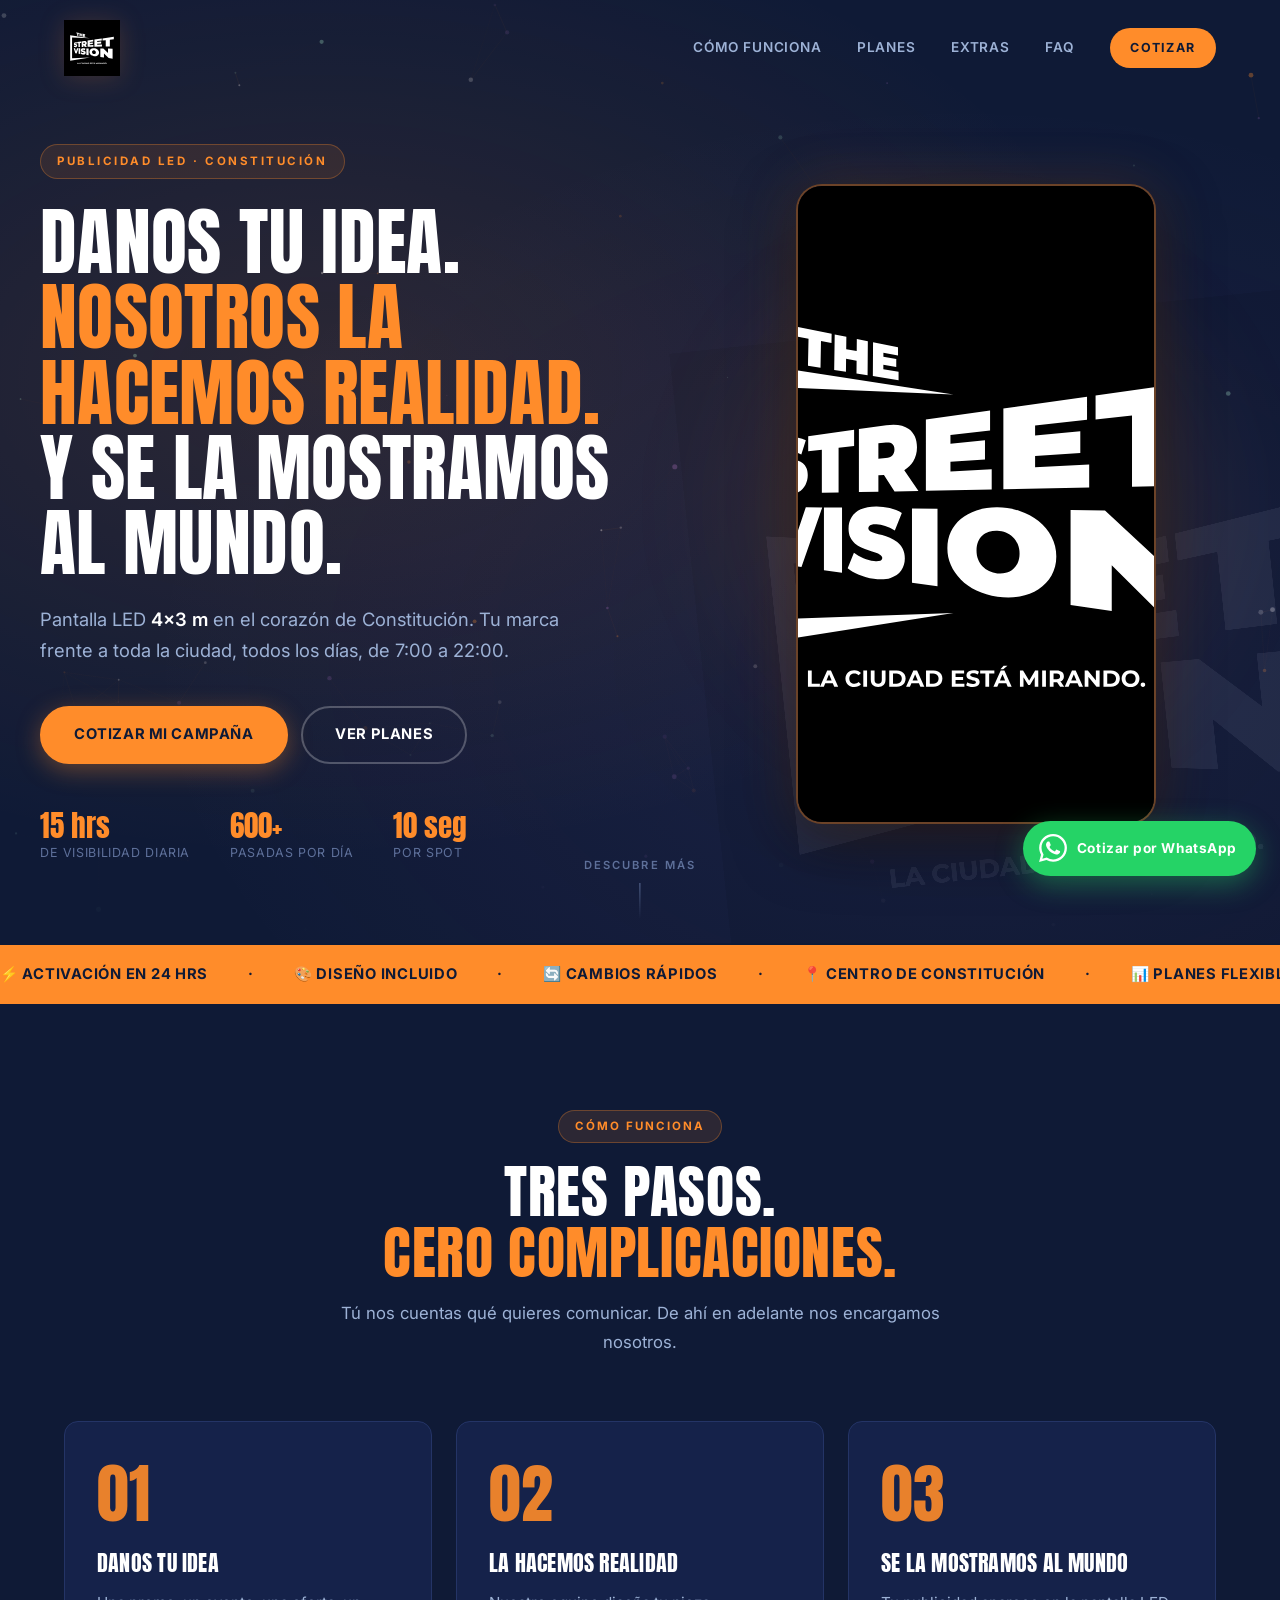
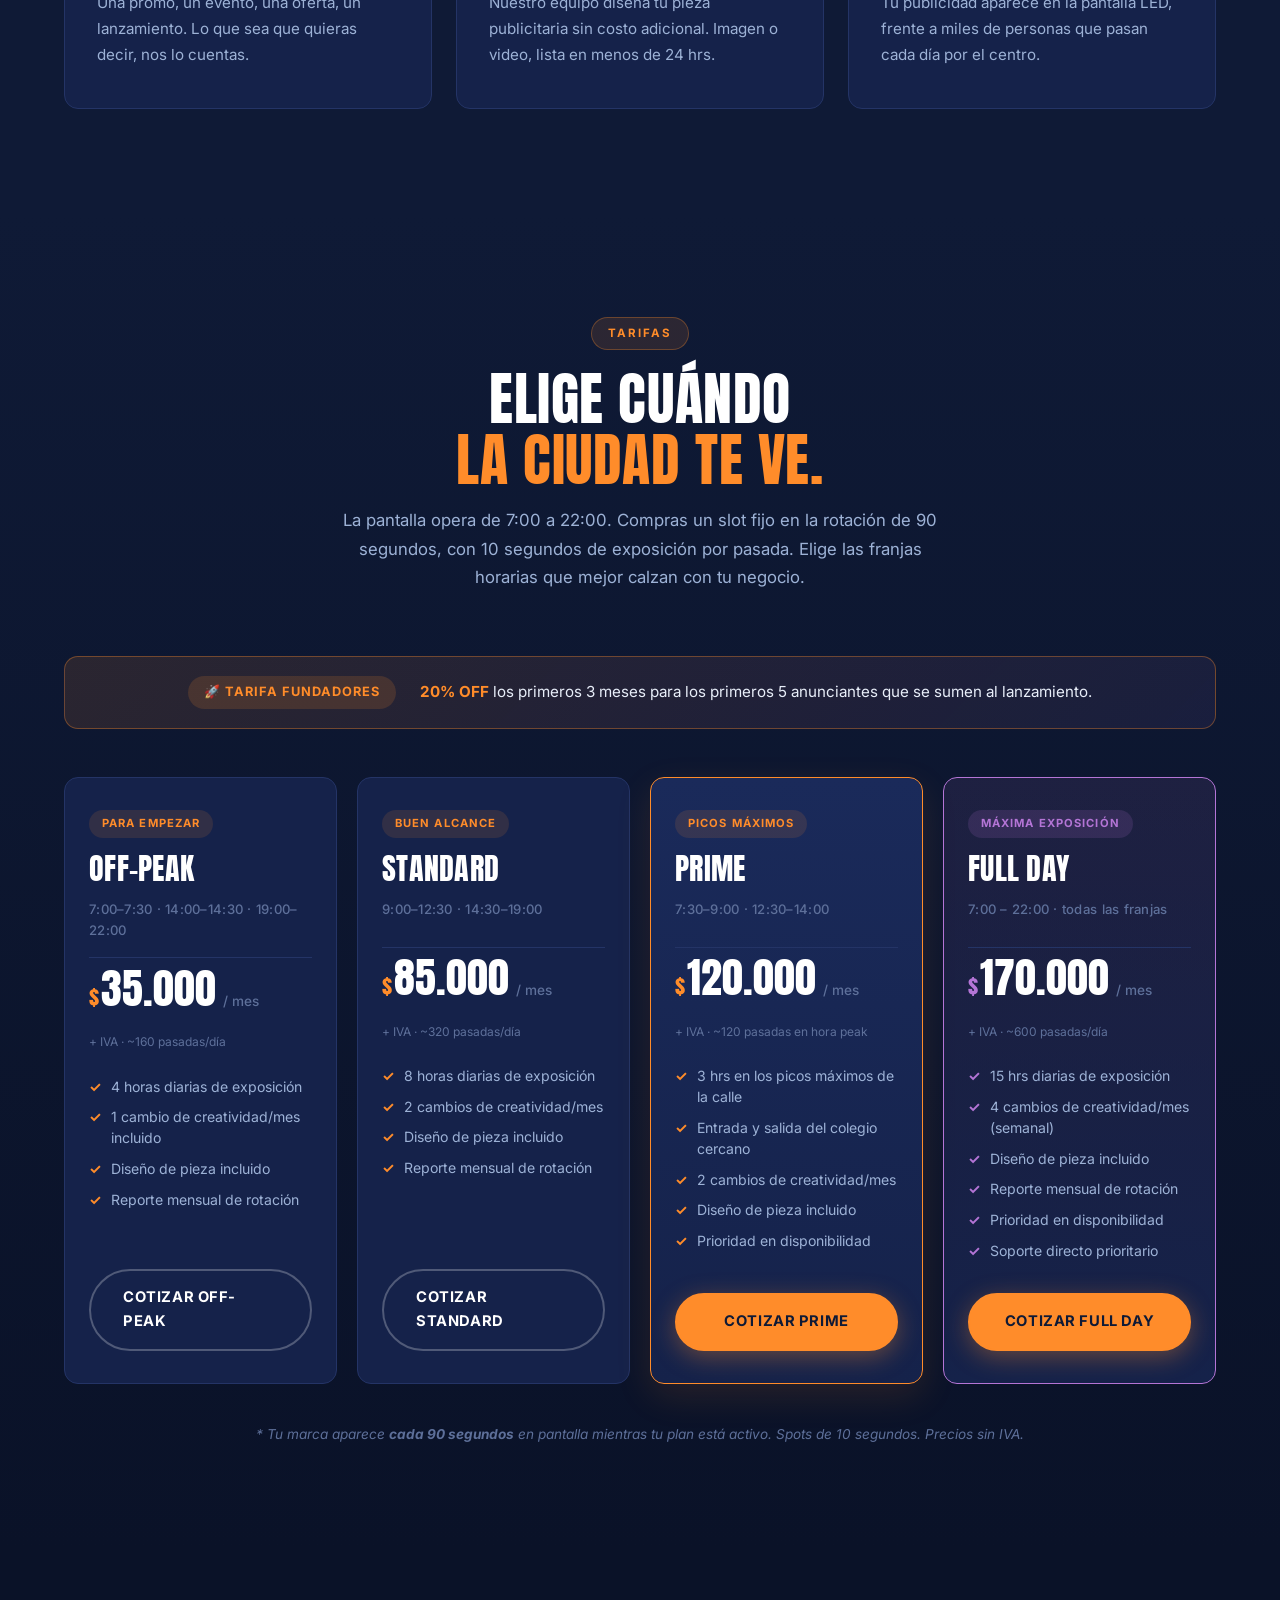
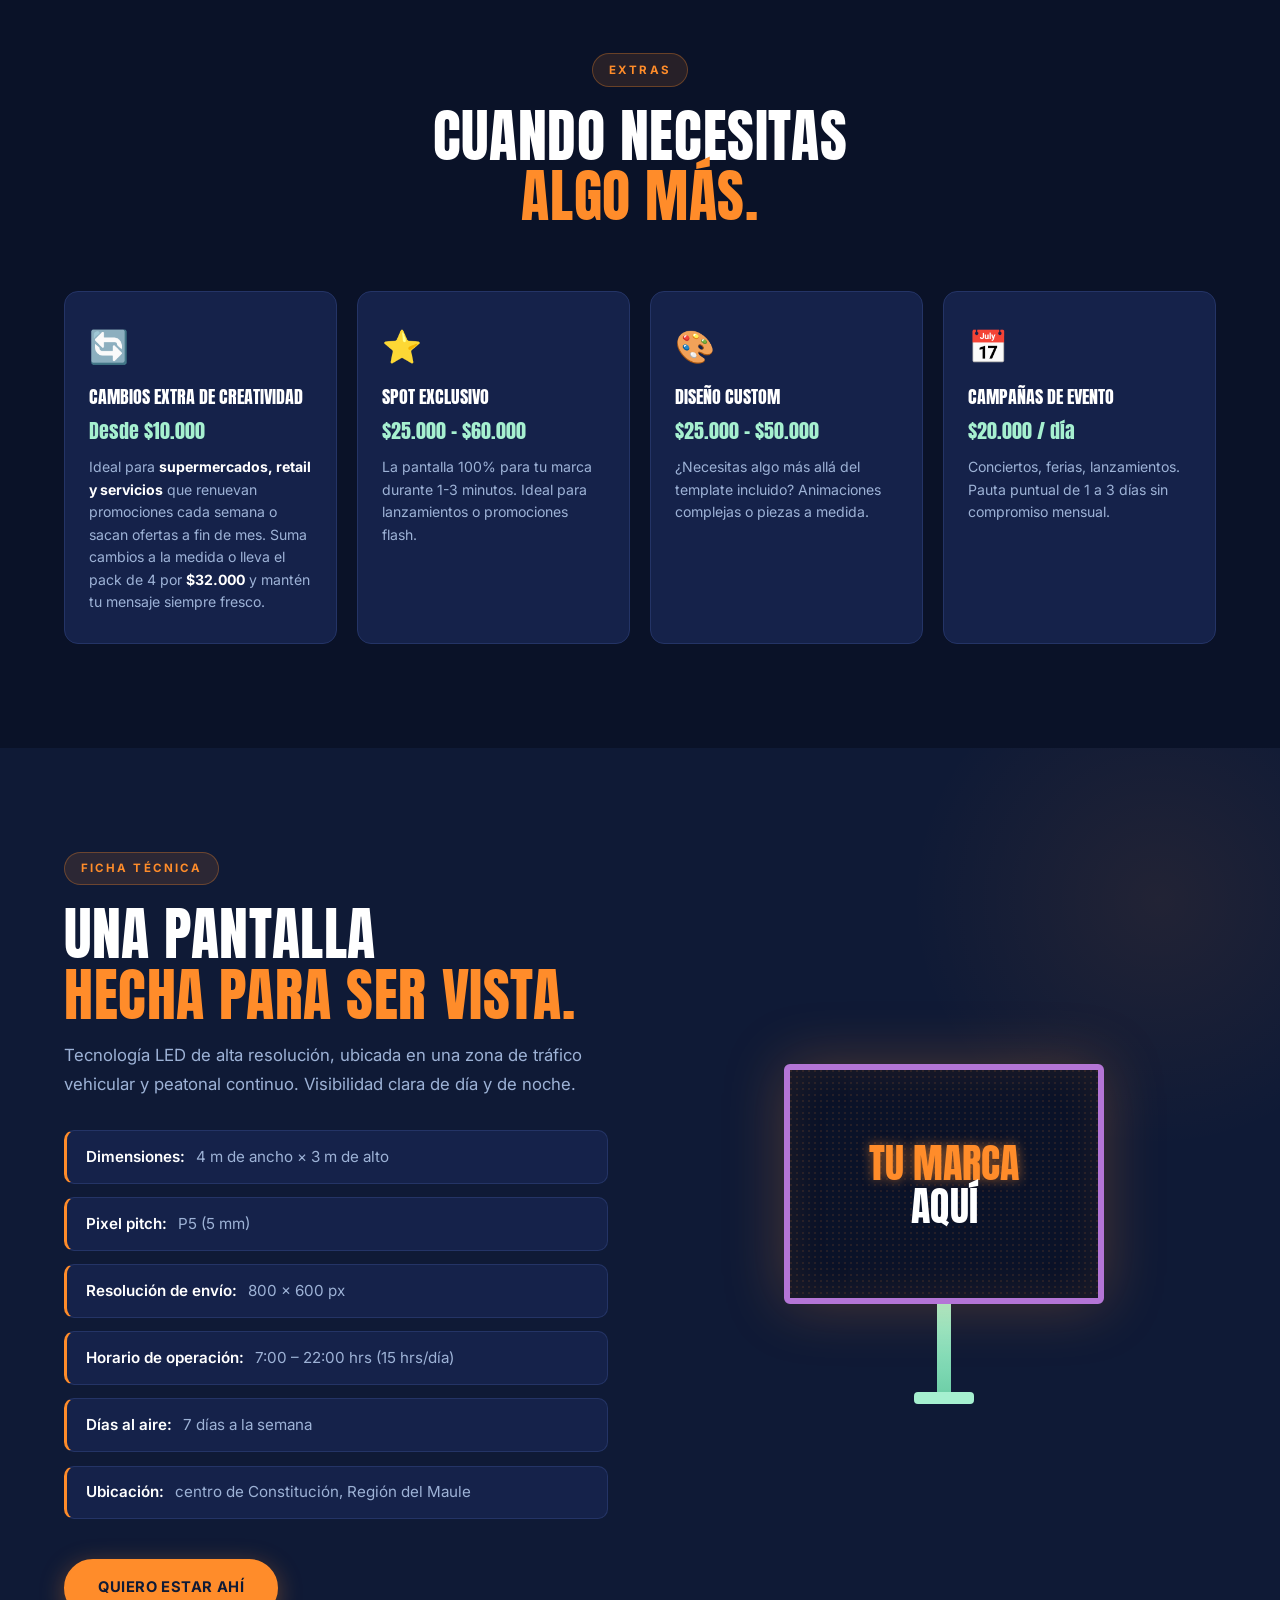
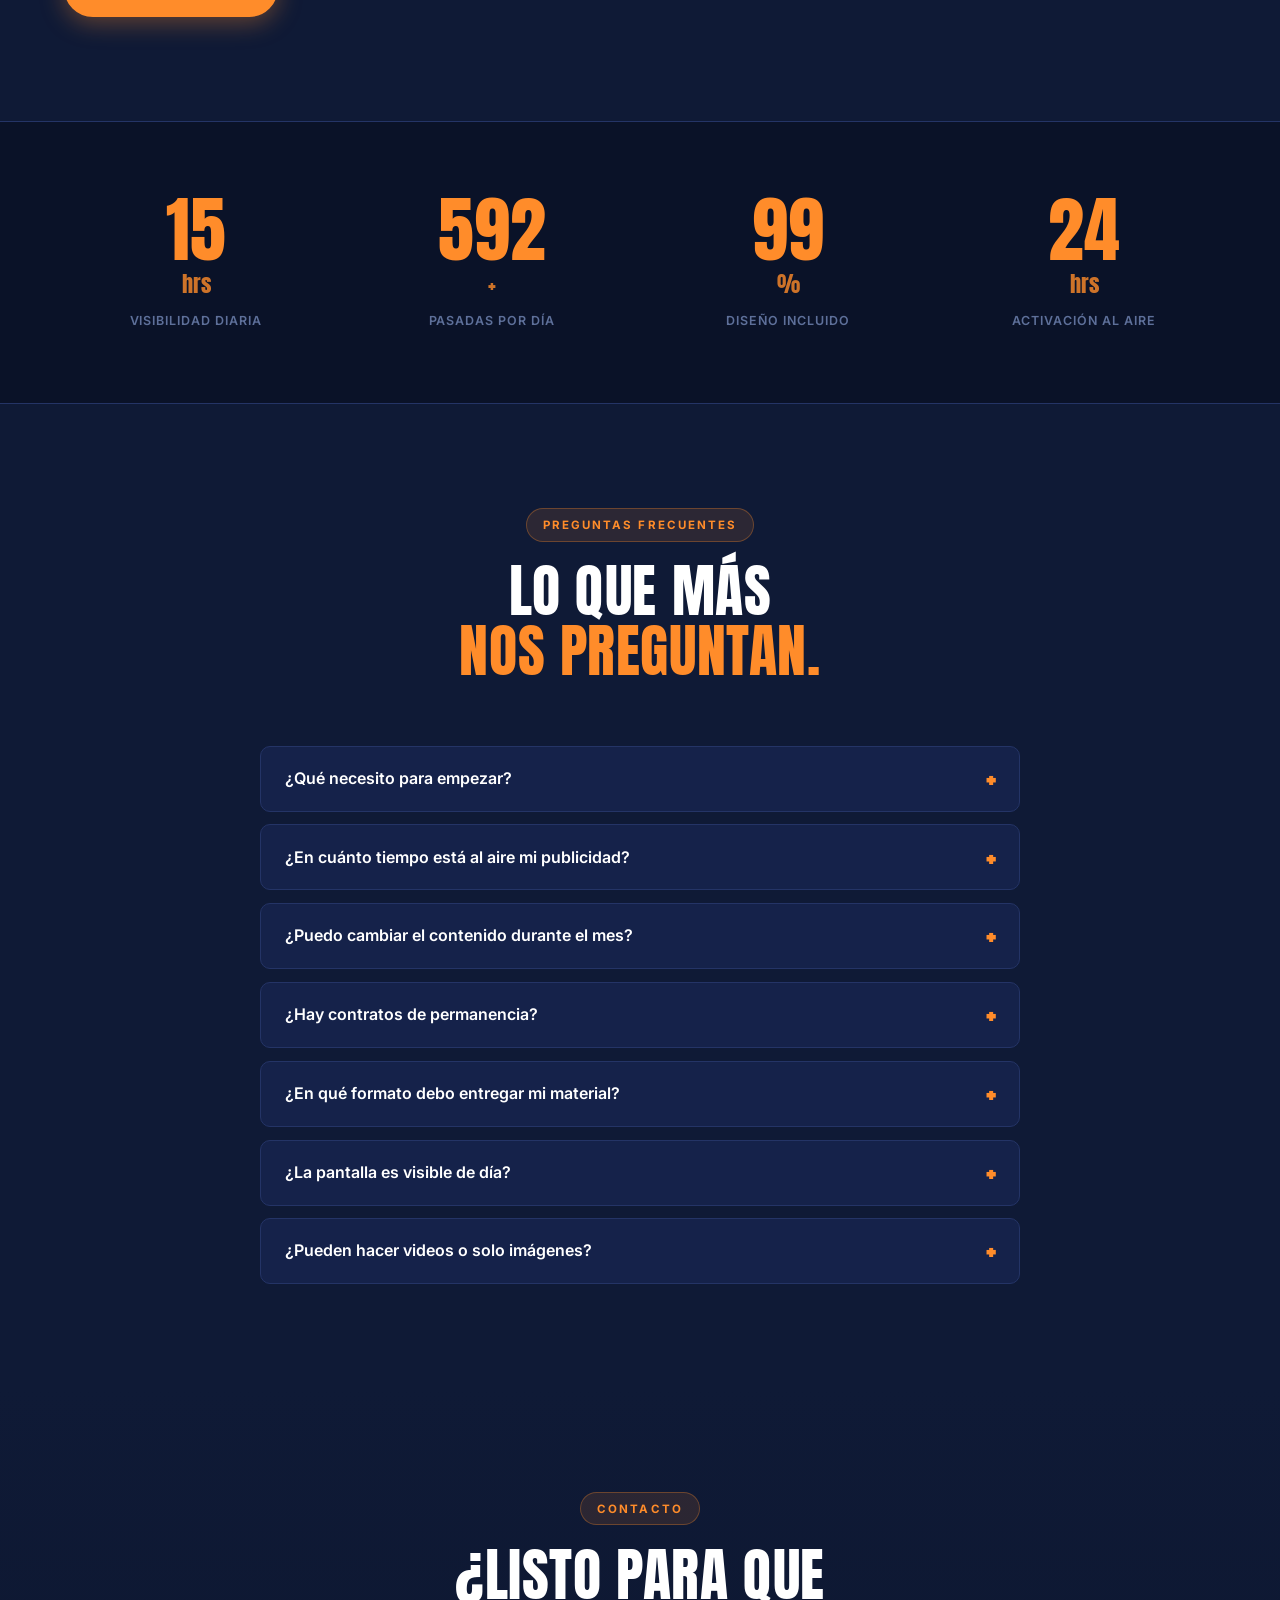
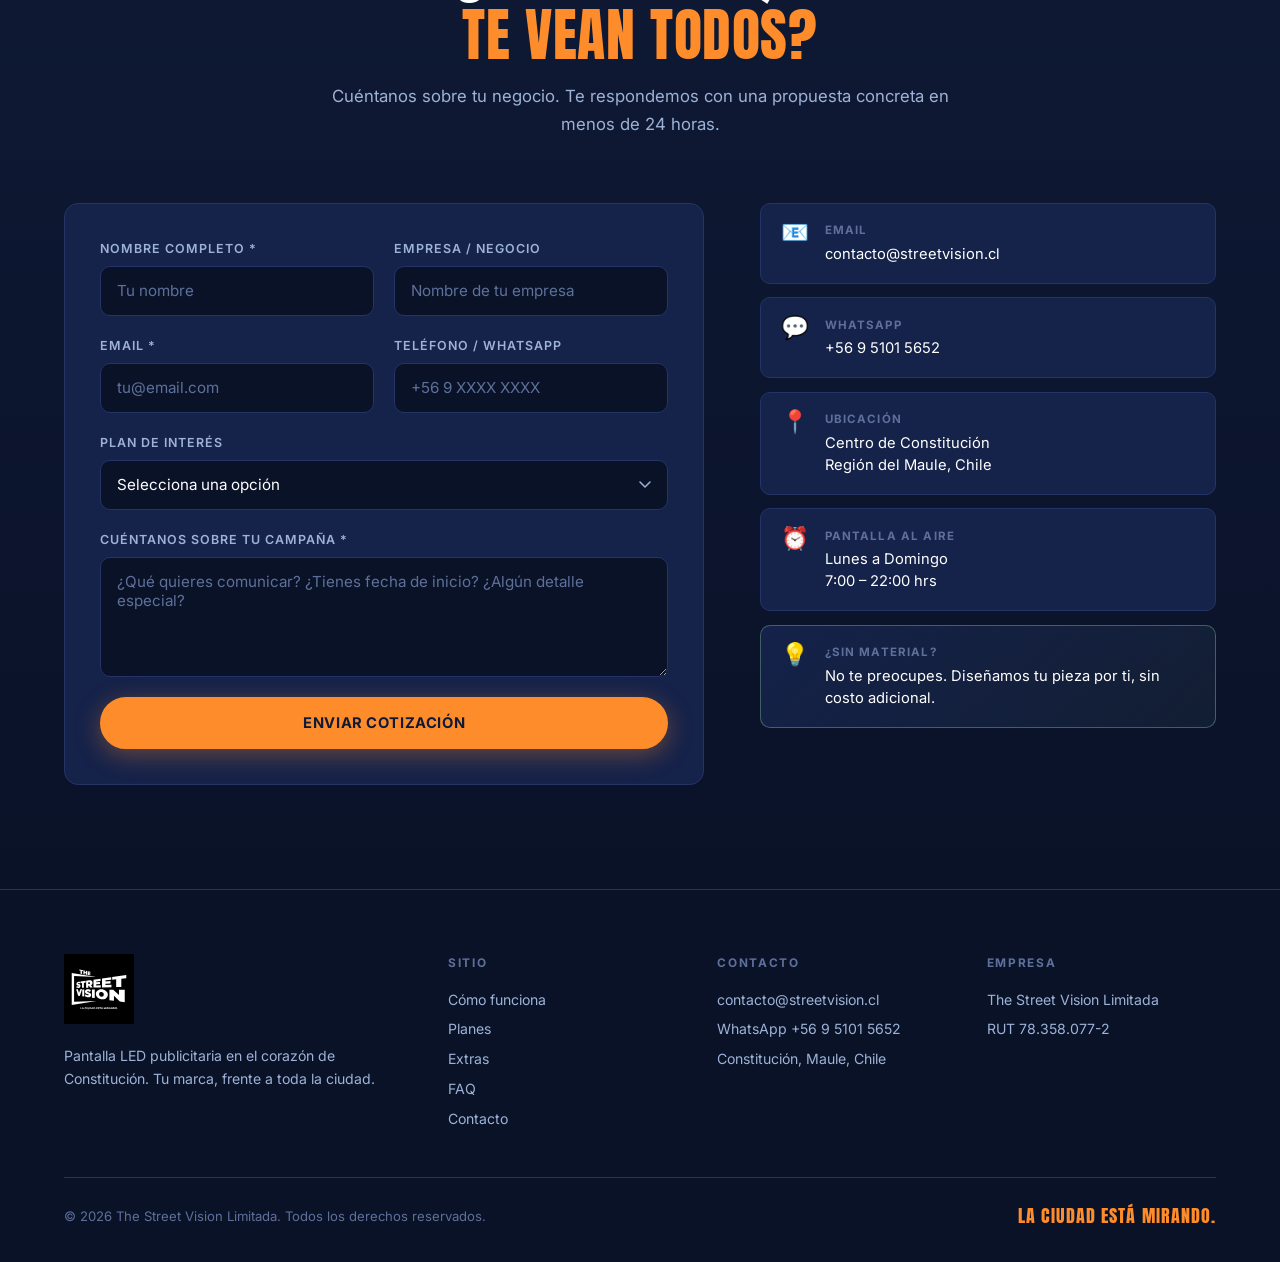
==== index.html @ 5d0f5549 "fix: horarios reales según patrón colegio (PRIME 7:30-9 + 12:30-14, picos máximos), copy 'cada 90 se" ====
<!DOCTYPE html>
<html lang="es">
<head>
  <meta charset="UTF-8" />
  <meta name="viewport" content="width=device-width, initial-scale=1.0" />

  <title>The Street Vision · Pantalla LED publicitaria en Constitución</title>
  <meta name="description" content="Danos tu idea. Nosotros la hacemos realidad. Y se la mostramos al mundo. Pantalla LED 4×3 m en zona céntrica de Constitución. Diseño incluido, planes flexibles." />
  <meta name="keywords" content="pantalla LED, publicidad exterior, Constitución, Maule, OOH, publicidad digital, arriendo pantalla LED, Street Vision, La ciudad está mirando" />
  <meta name="author" content="The Street Vision" />
  <meta name="robots" content="index, follow" />
  <meta name="theme-color" content="#0F1A36" />

  <meta property="og:type" content="website" />
  <meta property="og:title" content="The Street Vision · La ciudad está mirando" />
  <meta property="og:description" content="Pantalla LED 4×3 m en el corazón de Constitución. Tu marca frente a toda la ciudad, todos los días." />
  <meta property="og:url" content="https://streetvision.cl" />
  <meta property="og:image" content="https://streetvision.cl/logo-streetvision.svg" />

  <link rel="canonical" href="https://streetvision.cl" />
  <link rel="icon" type="image/svg+xml" href="logo-streetvision.svg" />

  <link rel="preconnect" href="https://fonts.googleapis.com" />
  <link rel="preconnect" href="https://fonts.gstatic.com" crossorigin />
  <link href="https://fonts.googleapis.com/css2?family=Anton&family=Inter:wght@400;500;600;700;800&display=swap" rel="stylesheet" />

  <link rel="stylesheet" href="style.css" />
</head>
<body>

  <!-- =============================================
       NAVBAR
       ============================================= -->
  <header class="navbar" id="navbar">
    <div class="nav-container">
      <a href="#inicio" class="nav-logo">
        <img src="logo-streetvision.svg" alt="The Street Vision" class="nav-logo-img" />
      </a>

      <button class="nav-toggle" id="navToggle" aria-label="Abrir menú">
        <span></span><span></span><span></span>
      </button>

      <nav class="nav-menu" id="navMenu">
        <a href="#proceso" class="nav-link">Cómo funciona</a>
        <a href="#planes" class="nav-link">Planes</a>
        <a href="#extras" class="nav-link">Extras</a>
        <a href="#faq" class="nav-link">FAQ</a>
        <a href="#contacto" class="nav-cta">Cotizar</a>
      </nav>
    </div>
  </header>

  <!-- =============================================
       HERO
       ============================================= -->
  <section class="hero" id="inicio">
    <canvas class="hero-canvas" id="heroCanvas"></canvas>

    <div class="hero-grid">
      <div class="hero-content">
        <span class="hero-eyebrow">Publicidad LED · Constitución</span>
        <h1 class="hero-title">
          Danos tu idea.<br/>
          <span class="accent">Nosotros la hacemos realidad.</span><br/>
          Y se la mostramos al mundo.
        </h1>
        <p class="hero-sub">
          Pantalla LED <strong>4×3 m</strong> en el corazón de Constitución. Tu marca frente a toda la ciudad,
          todos los días, de 7:00 a 22:00.
        </p>
        <div class="hero-actions">
          <a href="#contacto" class="btn btn-primary">Cotizar mi campaña</a>
          <a href="#planes" class="btn btn-outline">Ver planes</a>
        </div>
        <div class="hero-meta">
          <div class="meta-item">
            <strong>15 hrs</strong>
            <span>de visibilidad diaria</span>
          </div>
          <div class="meta-item">
            <strong>600+</strong>
            <span>pasadas por día</span>
          </div>
          <div class="meta-item">
            <strong>10 seg</strong>
            <span>por spot</span>
          </div>
        </div>
      </div>

      <div class="hero-video-wrap">
        <div class="hero-video-frame">
          <video class="hero-video" autoplay muted loop playsinline poster="logo-streetvision.svg">
            <source src="tsv-promo-web.mp4" type="video/mp4" />
          </video>
        </div>
        <div class="hero-video-glow"></div>
      </div>
    </div>

    <div class="scroll-indicator">
      <span>Descubre más</span>
      <div class="scroll-arrow"></div>
    </div>
  </section>

  <!-- =============================================
       VALUE STRIP
       ============================================= -->
  <section class="value-strip">
    <div class="strip-track">
      <div class="strip-set">
        <span>⚡ Activación en 24 hrs</span>
        <span>·</span>
        <span>🎨 Diseño incluido</span>
        <span>·</span>
        <span>🔄 Cambios rápidos</span>
        <span>·</span>
        <span>📍 Centro de Constitución</span>
        <span>·</span>
        <span>📊 Planes flexibles</span>
        <span>·</span>
      </div>
      <div class="strip-set" aria-hidden="true">
        <span>⚡ Activación en 24 hrs</span>
        <span>·</span>
        <span>🎨 Diseño incluido</span>
        <span>·</span>
        <span>🔄 Cambios rápidos</span>
        <span>·</span>
        <span>📍 Centro de Constitución</span>
        <span>·</span>
        <span>📊 Planes flexibles</span>
        <span>·</span>
      </div>
    </div>
  </section>

  <!-- =============================================
       PROCESO — CÓMO FUNCIONA
       ============================================= -->
  <section class="proceso" id="proceso">
    <div class="container">
      <div class="section-header">
        <span class="section-tag">Cómo funciona</span>
        <h2 class="section-title">Tres pasos.<br/><span class="accent">Cero complicaciones.</span></h2>
        <p class="section-desc">Tú nos cuentas qué quieres comunicar. De ahí en adelante nos encargamos nosotros.</p>
      </div>

      <div class="proceso-grid">
        <div class="proceso-card" data-animate>
          <div class="proceso-number">01</div>
          <h3>Danos tu idea</h3>
          <p>Una promo, un evento, una oferta, un lanzamiento. Lo que sea que quieras decir, nos lo cuentas.</p>
        </div>
        <div class="proceso-card" data-animate>
          <div class="proceso-number">02</div>
          <h3>La hacemos realidad</h3>
          <p>Nuestro equipo diseña tu pieza publicitaria sin costo adicional. Imagen o video, lista en menos de 24 hrs.</p>
        </div>
        <div class="proceso-card" data-animate>
          <div class="proceso-number">03</div>
          <h3>Se la mostramos al mundo</h3>
          <p>Tu publicidad aparece en la pantalla LED, frente a miles de personas que pasan cada día por el centro.</p>
        </div>
      </div>
    </div>
  </section>

  <!-- =============================================
       PLANES
       ============================================= -->
  <section class="planes" id="planes">
    <div class="container">
      <div class="section-header">
        <span class="section-tag">Tarifas</span>
        <h2 class="section-title">Elige cuándo<br/><span class="accent">la ciudad te ve.</span></h2>
        <p class="section-desc">
          La pantalla opera de 7:00 a 22:00. Compras un slot fijo en la rotación de 90 segundos, con 10 segundos de exposición por pasada.
          Elige las franjas horarias que mejor calzan con tu negocio.
        </p>
      </div>

      <div class="founder-banner" data-animate>
        <span class="founder-badge">🚀 Tarifa Fundadores</span>
        <p><strong>20% OFF</strong> los primeros 3 meses para los primeros 5 anunciantes que se sumen al lanzamiento.</p>
      </div>

      <div class="planes-grid">
        <div class="plan-card" data-animate>
          <div class="plan-tag">Para empezar</div>
          <h3 class="plan-name">Off-Peak</h3>
          <p class="plan-hours">7:00–7:30 · 14:00–14:30 · 19:00–22:00</p>
          <div class="plan-price">
            <span class="price-currency">$</span>
            <span class="price-amount">35.000</span>
            <span class="price-period">/ mes</span>
          </div>
          <p class="plan-tax">+ IVA · ~160 pasadas/día</p>
          <ul class="plan-features">
            <li>4 horas diarias de exposición</li>
            <li>1 cambio de creatividad/mes incluido</li>
            <li>Diseño de pieza incluido</li>
            <li>Reporte mensual de rotación</li>
          </ul>
          <a href="#contacto" class="btn btn-outline btn-full">Cotizar Off-Peak</a>
        </div>

        <div class="plan-card" data-animate>
          <div class="plan-tag">Buen alcance</div>
          <h3 class="plan-name">Standard</h3>
          <p class="plan-hours">9:00–12:30 · 14:30–19:00</p>
          <div class="plan-price">
            <span class="price-currency">$</span>
            <span class="price-amount">85.000</span>
            <span class="price-period">/ mes</span>
          </div>
          <p class="plan-tax">+ IVA · ~320 pasadas/día</p>
          <ul class="plan-features">
            <li>8 horas diarias de exposición</li>
            <li>2 cambios de creatividad/mes</li>
            <li>Diseño de pieza incluido</li>
            <li>Reporte mensual de rotación</li>
          </ul>
          <a href="#contacto" class="btn btn-outline btn-full">Cotizar Standard</a>
        </div>

        <div class="plan-card highlighted" data-animate>
          <div class="plan-tag">Picos máximos</div>
          <h3 class="plan-name">Prime</h3>
          <p class="plan-hours">7:30–9:00 · 12:30–14:00</p>
          <div class="plan-price">
            <span class="price-currency">$</span>
            <span class="price-amount">120.000</span>
            <span class="price-period">/ mes</span>
          </div>
          <p class="plan-tax">+ IVA · ~120 pasadas en hora peak</p>
          <ul class="plan-features">
            <li>3 hrs en los picos máximos de la calle</li>
            <li>Entrada y salida del colegio cercano</li>
            <li>2 cambios de creatividad/mes</li>
            <li>Diseño de pieza incluido</li>
            <li>Prioridad en disponibilidad</li>
          </ul>
          <a href="#contacto" class="btn btn-primary btn-full">Cotizar Prime</a>
        </div>

        <div class="plan-card premium" data-animate>
          <div class="plan-tag premium-tag">Máxima exposición</div>
          <h3 class="plan-name">Full Day</h3>
          <p class="plan-hours">7:00 – 22:00 · todas las franjas</p>
          <div class="plan-price">
            <span class="price-currency">$</span>
            <span class="price-amount">170.000</span>
            <span class="price-period">/ mes</span>
          </div>
          <p class="plan-tax">+ IVA · ~600 pasadas/día</p>
          <ul class="plan-features">
            <li>15 hrs diarias de exposición</li>
            <li>4 cambios de creatividad/mes (semanal)</li>
            <li>Diseño de pieza incluido</li>
            <li>Reporte mensual de rotación</li>
            <li>Prioridad en disponibilidad</li>
            <li>Soporte directo prioritario</li>
          </ul>
          <a href="#contacto" class="btn btn-primary btn-full">Cotizar Full Day</a>
        </div>
      </div>

      <p class="planes-note">
        * Tu marca aparece <strong>cada 90 segundos</strong> en pantalla mientras tu plan está activo. Spots de 10 segundos. Precios sin IVA.
      </p>
    </div>
  </section>

  <!-- =============================================
       EXTRAS / ADD-ONS
       ============================================= -->
  <section class="extras" id="extras">
    <div class="container">
      <div class="section-header">
        <span class="section-tag">Extras</span>
        <h2 class="section-title">Cuando necesitas<br/><span class="accent">algo más.</span></h2>
      </div>

      <div class="extras-grid">
        <div class="extra-card" data-animate>
          <div class="extra-icon">🔄</div>
          <h3>Cambios extra de creatividad</h3>
          <p class="extra-price">Desde $10.000</p>
          <p>Ideal para <strong>supermercados, retail y servicios</strong> que renuevan promociones cada semana o sacan ofertas a fin de mes. Suma cambios a la medida o lleva el pack de 4 por <strong>$32.000</strong> y mantén tu mensaje siempre fresco.</p>
        </div>

        <div class="extra-card" data-animate>
          <div class="extra-icon">⭐</div>
          <h3>Spot exclusivo</h3>
          <p class="extra-price">$25.000 – $60.000</p>
          <p>La pantalla 100% para tu marca durante 1-3 minutos. Ideal para lanzamientos o promociones flash.</p>
        </div>

        <div class="extra-card" data-animate>
          <div class="extra-icon">🎨</div>
          <h3>Diseño custom</h3>
          <p class="extra-price">$25.000 – $50.000</p>
          <p>¿Necesitas algo más allá del template incluido? Animaciones complejas o piezas a medida.</p>
        </div>

        <div class="extra-card" data-animate>
          <div class="extra-icon">📅</div>
          <h3>Campañas de evento</h3>
          <p class="extra-price">$20.000 / día</p>
          <p>Conciertos, ferias, lanzamientos. Pauta puntual de 1 a 3 días sin compromiso mensual.</p>
        </div>
      </div>
    </div>
  </section>

  <!-- =============================================
       SPECS DE LA PANTALLA
       ============================================= -->
  <section class="specs" id="specs">
    <div class="container">
      <div class="specs-wrap">
        <div class="specs-content">
          <span class="section-tag">Ficha técnica</span>
          <h2 class="section-title">Una pantalla<br/><span class="accent">hecha para ser vista.</span></h2>
          <p class="section-desc-left">
            Tecnología LED de alta resolución, ubicada en una zona de tráfico vehicular y peatonal continuo.
            Visibilidad clara de día y de noche.
          </p>

          <ul class="specs-list">
            <li><strong>Dimensiones:</strong> 4 m de ancho × 3 m de alto</li>
            <li><strong>Pixel pitch:</strong> P5 (5 mm)</li>
            <li><strong>Resolución de envío:</strong> 800 × 600 px</li>
            <li><strong>Horario de operación:</strong> 7:00 – 22:00 hrs (15 hrs/día)</li>
            <li><strong>Días al aire:</strong> 7 días a la semana</li>
            <li><strong>Ubicación:</strong> centro de Constitución, Región del Maule</li>
          </ul>

          <a href="#contacto" class="btn btn-primary">Quiero estar ahí</a>
        </div>

        <div class="specs-visual">
          <div class="led-screen">
            <div class="led-frame">
              <div class="led-content">
                <span class="led-text">TU MARCA</span>
                <span class="led-text-sub">AQUÍ</span>
              </div>
            </div>
            <div class="led-pole"></div>
            <div class="led-base"></div>
          </div>
        </div>
      </div>
    </div>
  </section>

  <!-- =============================================
       STATS
       ============================================= -->
  <section class="stats">
    <div class="container">
      <div class="stats-grid">
        <div class="stat-item" data-animate>
          <span class="stat-number" data-target="15">0</span><span class="stat-unit">hrs</span>
          <span class="stat-label">Visibilidad diaria</span>
        </div>
        <div class="stat-item" data-animate>
          <span class="stat-number" data-target="600">0</span><span class="stat-unit">+</span>
          <span class="stat-label">Pasadas por día</span>
        </div>
        <div class="stat-item" data-animate>
          <span class="stat-number" data-target="100">0</span><span class="stat-unit">%</span>
          <span class="stat-label">Diseño incluido</span>
        </div>
        <div class="stat-item" data-animate>
          <span class="stat-number" data-target="24">0</span><span class="stat-unit">hrs</span>
          <span class="stat-label">Activación al aire</span>
        </div>
      </div>
    </div>
  </section>

  <!-- =============================================
       FAQ
       ============================================= -->
  <section class="faq" id="faq">
    <div class="container">
      <div class="section-header">
        <span class="section-tag">Preguntas frecuentes</span>
        <h2 class="section-title">Lo que más<br/><span class="accent">nos preguntan.</span></h2>
      </div>

      <div class="faq-list">
        <details class="faq-item" data-animate>
          <summary>¿Qué necesito para empezar?</summary>
          <p>Solo tu idea. Nosotros nos encargamos del diseño, la animación si aplica, y la programación en la pantalla. Si ya tienes material publicitario propio, también lo aceptamos en formatos estándar.</p>
        </details>
        <details class="faq-item" data-animate>
          <summary>¿En cuánto tiempo está al aire mi publicidad?</summary>
          <p>En menos de 24 horas desde que aprobamos juntos la pieza final.</p>
        </details>
        <details class="faq-item" data-animate>
          <summary>¿Puedo cambiar el contenido durante el mes?</summary>
          <p>Sí, y es lo que recomendamos. Si tienes un <strong>supermercado o retail</strong> con ofertas semanales, una <strong>cocinería</strong> con menú del día, o una <strong>tienda</strong> que saca promociones a fin de mes, lo ideal es renovar el aviso cada vez que cambia tu oferta. Cada plan incluye una cantidad definida de cambios mensuales sin costo. Si necesitas más, parten desde <strong>$10.000</strong> cada uno o el pack de 4 por <strong>$32.000</strong>.</p>
        </details>
        <details class="faq-item" data-animate>
          <summary>¿Hay contratos de permanencia?</summary>
          <p>No. Los planes son mensuales y puedes terminar cuando quieras avisando con 7 días de anticipación.</p>
        </details>
        <details class="faq-item" data-animate>
          <summary>¿En qué formato debo entregar mi material?</summary>
          <p>Imagen JPG/PNG o video MP4 en resolución 800 × 600 px (ratio 4:3). Si solo tienes el material en otra proporción, nosotros lo adaptamos sin costo.</p>
        </details>
        <details class="faq-item" data-animate>
          <summary>¿La pantalla es visible de día?</summary>
          <p>Sí. La luminosidad se ajusta automáticamente al ambiente. De día se ve nítida con luz solar directa, y de noche en modo atenuado para no incomodar a peatones.</p>
        </details>
        <details class="faq-item" data-animate>
          <summary>¿Pueden hacer videos o solo imágenes?</summary>
          <p>Ambos. Tu spot puede ser una imagen estática o un video animado de hasta 10 segundos por pasada.</p>
        </details>
      </div>
    </div>
  </section>

  <!-- =============================================
       CONTACTO
       ============================================= -->
  <section class="contacto" id="contacto">
    <div class="container">
      <div class="section-header">
        <span class="section-tag">Contacto</span>
        <h2 class="section-title">¿Listo para que<br/><span class="accent">te vean todos?</span></h2>
        <p class="section-desc">
          Cuéntanos sobre tu negocio. Te respondemos con una propuesta concreta en menos de 24 horas.
        </p>
      </div>

      <div class="contacto-wrapper">
        <form class="contact-form" id="contactForm" novalidate>
          <!-- Web3Forms: reemplazar YOUR_ACCESS_KEY con tu access_key real (gratis en https://web3forms.com) -->
          <input type="hidden" name="access_key" value="125f3e66-de82-4693-88d3-2d7bf9c08562" />
          <input type="hidden" name="subject" value="Nueva cotización desde streetvision.cl" />
          <input type="hidden" name="from_name" value="Sitio Web Street Vision" />
          <input type="checkbox" name="botcheck" style="display:none" tabindex="-1" autocomplete="off" />

          <div class="form-row">
            <div class="form-group">
              <label for="nombre">Nombre completo *</label>
              <input type="text" id="nombre" name="nombre" placeholder="Tu nombre" required />
            </div>
            <div class="form-group">
              <label for="empresa">Empresa / Negocio</label>
              <input type="text" id="empresa" name="empresa" placeholder="Nombre de tu empresa" />
            </div>
          </div>

          <div class="form-row">
            <div class="form-group">
              <label for="email">Email *</label>
              <input type="email" id="email" name="email" placeholder="tu@email.com" required />
            </div>
            <div class="form-group">
              <label for="telefono">Teléfono / WhatsApp</label>
              <input type="tel" id="telefono" name="telefono" placeholder="+56 9 XXXX XXXX" />
            </div>
          </div>

          <div class="form-group">
            <label for="servicio">Plan de interés</label>
            <select id="servicio" name="servicio">
              <option value="">Selecciona una opción</option>
              <option value="Off-Peak">Off-Peak — $35.000/mes</option>
              <option value="Standard">Standard — $85.000/mes</option>
              <option value="Prime">Prime — $120.000/mes</option>
              <option value="Full Day">Full Day — $170.000/mes</option>
              <option value="Evento puntual">Evento puntual</option>
              <option value="No estoy seguro">Aún no lo decido</option>
            </select>
          </div>

          <div class="form-group">
            <label for="mensaje">Cuéntanos sobre tu campaña *</label>
            <textarea id="mensaje" name="mensaje" rows="4" placeholder="¿Qué quieres comunicar? ¿Tienes fecha de inicio? ¿Algún detalle especial?" required></textarea>
          </div>

          <button type="submit" class="btn btn-primary btn-full" id="submitBtn">
            <span class="btn-label">Enviar cotización</span>
          </button>

          <div class="form-notice" id="formNotice" style="display:none;"></div>
        </form>

        <div class="contact-info">
          <a class="info-card" href="mailto:contacto@streetvision.cl">
            <div class="info-icon">📧</div>
            <div>
              <strong>Email</strong>
              <span>contacto@streetvision.cl</span>
            </div>
          </a>

          <a class="info-card" href="https://wa.me/56951015652?text=Hola!%20Vengo%20del%20sitio%20web%20de%20Street%20Vision%20y%20me%20interesa%20cotizar." target="_blank" rel="noopener">
            <div class="info-icon">💬</div>
            <div>
              <strong>WhatsApp</strong>
              <span>+56 9 5101 5652</span>
            </div>
          </a>

          <div class="info-card">
            <div class="info-icon">📍</div>
            <div>
              <strong>Ubicación</strong>
              <span>Centro de Constitución<br/>Región del Maule, Chile</span>
            </div>
          </div>

          <div class="info-card">
            <div class="info-icon">⏰</div>
            <div>
              <strong>Pantalla al aire</strong>
              <span>Lunes a Domingo<br/>7:00 – 22:00 hrs</span>
            </div>
          </div>

          <div class="info-card highlight-card">
            <div class="info-icon">💡</div>
            <div>
              <strong>¿Sin material?</strong>
              <span>No te preocupes. Diseñamos tu pieza por ti, sin costo adicional.</span>
            </div>
          </div>
        </div>
      </div>
    </div>
  </section>

  <!-- =============================================
       FOOTER
       ============================================= -->
  <footer class="footer">
    <div class="container">
      <div class="footer-grid">
        <div class="footer-brand">
          <a href="#inicio" class="nav-logo">
            <img src="logo-streetvision.svg" alt="The Street Vision" class="footer-logo-img" />
          </a>
          <p>Pantalla LED publicitaria en el corazón de Constitución. Tu marca, frente a toda la ciudad.</p>
        </div>

        <div class="footer-links">
          <strong>Sitio</strong>
          <a href="#proceso">Cómo funciona</a>
          <a href="#planes">Planes</a>
          <a href="#extras">Extras</a>
          <a href="#faq">FAQ</a>
          <a href="#contacto">Contacto</a>
        </div>

        <div class="footer-links">
          <strong>Contacto</strong>
          <a href="mailto:contacto@streetvision.cl">contacto@streetvision.cl</a>
          <a href="https://wa.me/56951015652" target="_blank" rel="noopener">WhatsApp +56 9 5101 5652</a>
          <span>Constitución, Maule, Chile</span>
        </div>

        <div class="footer-links">
          <strong>Empresa</strong>
          <span>The Street Vision Limitada</span>
          <span>RUT 78.358.077-2</span>
        </div>
      </div>

      <div class="footer-bottom">
        <span>© <span id="currentYear"></span> The Street Vision Limitada. Todos los derechos reservados.</span>
        <span class="footer-slogan accent">La ciudad está mirando.</span>
      </div>
    </div>
  </footer>

  <!-- =============================================
       FAB WHATSAPP
       ============================================= -->
  <a class="fab-whatsapp" href="https://wa.me/56951015652?text=Hola!%20Vengo%20del%20sitio%20web%20de%20Street%20Vision%20y%20me%20interesa%20cotizar." target="_blank" rel="noopener" aria-label="Cotizar por WhatsApp">
    <svg viewBox="0 0 24 24" width="28" height="28" fill="currentColor" aria-hidden="true">
      <path d="M17.472 14.382c-.297-.149-1.758-.867-2.03-.967-.273-.099-.471-.148-.67.15-.197.297-.767.966-.94 1.164-.173.199-.347.223-.644.075-.297-.15-1.255-.463-2.39-1.475-.883-.788-1.48-1.761-1.653-2.059-.173-.297-.018-.458.13-.606.134-.133.297-.347.446-.52.149-.174.198-.298.298-.497.099-.198.05-.371-.025-.52-.075-.149-.669-1.612-.916-2.207-.242-.579-.487-.5-.669-.51-.173-.008-.371-.01-.57-.01-.198 0-.52.074-.792.372-.272.297-1.04 1.016-1.04 2.479 0 1.462 1.065 2.875 1.213 3.074.149.198 2.096 3.2 5.077 4.487.709.306 1.262.489 1.694.626.712.226 1.36.194 1.872.118.571-.085 1.758-.719 2.006-1.413.248-.694.248-1.289.173-1.413-.074-.124-.272-.198-.57-.347m-5.421 7.403h-.004a9.87 9.87 0 01-5.031-1.378l-.361-.214-3.741.982.998-3.648-.235-.374a9.86 9.86 0 01-1.51-5.26c.001-5.45 4.436-9.884 9.888-9.884 2.64 0 5.122 1.03 6.988 2.898a9.825 9.825 0 012.893 6.994c-.003 5.45-4.437 9.884-9.885 9.884m8.413-18.297A11.815 11.815 0 0012.05 0C5.495 0 .16 5.335.157 11.892c0 2.096.547 4.142 1.588 5.945L.057 24l6.305-1.654a11.882 11.882 0 005.683 1.448h.005c6.554 0 11.89-5.335 11.893-11.893a11.821 11.821 0 00-3.48-8.413Z"/>
    </svg>
    <span class="fab-label">Cotizar por WhatsApp</span>
  </a>

  <script src="script.js"></script>
</body>
</html>
---- style.css ----
/* ==============================================
   The Street Vision — Stylesheet
   Paleta heredada del video promocional:
   azul marino + naranjo vibrante + menta + lila
   ============================================== */

/* ---- Variables ---- */
:root {
  --bg:           #0F1A36;
  --bg-deep:      #0A1228;
  --bg-card:      #15224A;
  --bg-card-hi:   #1A2A5A;
  --border:       #243466;
  --border-hi:    #FF8C2A;

  --white:        #FFFFFF;
  --text:         #E8EEF9;
  --text-soft:    #9DB2D6;
  --text-mute:    #5E709A;

  /* Acentos del video */
  --accent:       #FF8C2A; /* naranjo principal */
  --accent-hi:    #FFA655;
  --accent-lo:    #E0731A;
  --accent-glow:  rgba(255, 140, 42, 0.35);

  --mint:         #A6F0D0; /* secundario */
  --lila:         #B475D6; /* terciario */

  /* Tipografía */
  --font-display: 'Anton', 'Impact', 'Arial Black', sans-serif;
  --font-body:    'Inter', 'Helvetica Neue', sans-serif;

  /* Espaciado */
  --section-py:   6.5rem;
  --container:    1200px;
  --radius:       14px;
  --radius-sm:    10px;

  --transition:   0.35s cubic-bezier(0.4, 0, 0.2, 1);
}

/* ---- Reset ---- */
*, *::before, *::after { box-sizing: border-box; margin: 0; padding: 0; }
html { scroll-behavior: smooth; font-size: 16px; }
body {
  background-color: var(--bg);
  color: var(--text);
  font-family: var(--font-body);
  font-weight: 400;
  line-height: 1.6;
  overflow-x: hidden;
  -webkit-font-smoothing: antialiased;
  -moz-osx-font-smoothing: grayscale;
}
a { color: inherit; text-decoration: none; transition: color var(--transition); }
img, svg, video { display: block; max-width: 100%; }
button, input, select, textarea { font-family: inherit; font-size: inherit; color: inherit; }
ul { list-style: none; }

/* Selection */
::selection { background-color: var(--accent); color: var(--bg); }

/* ---- Utilidades ---- */
.container {
  max-width: var(--container);
  margin: 0 auto;
  padding: 0 1.5rem;
}
.accent { color: var(--accent); }

/* ---- Botones ---- */
.btn {
  display: inline-flex;
  align-items: center;
  justify-content: center;
  gap: 0.5rem;
  padding: 0.95rem 2rem;
  border-radius: 999px;
  font-weight: 700;
  font-size: 0.92rem;
  letter-spacing: 0.04em;
  text-transform: uppercase;
  cursor: pointer;
  border: 2px solid transparent;
  transition: all var(--transition);
  position: relative;
  overflow: hidden;
}
.btn-primary {
  background-color: var(--accent);
  color: var(--bg);
  border-color: var(--accent);
  box-shadow: 0 6px 24px var(--accent-glow);
}
.btn-primary:hover {
  background-color: var(--accent-hi);
  border-color: var(--accent-hi);
  transform: translateY(-2px);
  box-shadow: 0 10px 32px var(--accent-glow);
}
.btn-outline {
  background-color: transparent;
  color: var(--white);
  border-color: rgba(255,255,255,0.25);
}
.btn-outline:hover {
  border-color: var(--accent);
  color: var(--accent);
  transform: translateY(-2px);
}
.btn-full { width: 100%; }

/* ---- Sección headers ---- */
.section-header {
  text-align: center;
  margin-bottom: 4rem;
}
.section-tag {
  display: inline-block;
  background-color: rgba(255, 140, 42, 0.12);
  color: var(--accent);
  font-size: 0.72rem;
  font-weight: 700;
  letter-spacing: 0.18em;
  text-transform: uppercase;
  padding: 0.4rem 1rem;
  border-radius: 100px;
  border: 1px solid rgba(255, 140, 42, 0.3);
  margin-bottom: 1.2rem;
}
.section-title {
  font-family: var(--font-display);
  font-weight: 400;
  font-size: clamp(2.2rem, 5.5vw, 3.6rem);
  line-height: 1.05;
  margin-bottom: 1rem;
  letter-spacing: 0.01em;
  color: var(--white);
  text-transform: uppercase;
}
.section-desc {
  color: var(--text-soft);
  font-size: 1.05rem;
  max-width: 620px;
  margin: 0 auto;
  line-height: 1.7;
}
.section-desc-left {
  color: var(--text-soft);
  font-size: 1.05rem;
  max-width: 540px;
  line-height: 1.7;
  margin-bottom: 2rem;
}

/* ==========================================
   NAVBAR
   ========================================== */
.navbar {
  position: fixed;
  top: 0; left: 0; right: 0;
  z-index: 1000;
  padding: 1.25rem 0;
  transition: background-color var(--transition), padding var(--transition), backdrop-filter var(--transition);
}
.navbar.scrolled {
  background-color: rgba(15, 26, 54, 0.85);
  backdrop-filter: blur(18px);
  -webkit-backdrop-filter: blur(18px);
  padding: 0.7rem 0;
  box-shadow: 0 1px 0 rgba(255,255,255,0.06);
}
.nav-container {
  max-width: var(--container);
  margin: 0 auto;
  padding: 0 1.5rem;
  display: flex;
  align-items: center;
  justify-content: space-between;
}
.nav-logo { display: flex; align-items: center; }
.nav-logo-img {
  height: 56px;
  width: auto;
  filter: drop-shadow(0 2px 12px rgba(255, 140, 42, 0.18));
  transition: transform var(--transition), filter var(--transition);
}
.nav-logo:hover .nav-logo-img {
  transform: scale(1.04);
  filter: drop-shadow(0 2px 16px rgba(255, 140, 42, 0.35));
}
.navbar.scrolled .nav-logo-img {
  height: 44px;
}
.nav-menu {
  display: flex;
  align-items: center;
  gap: 2.2rem;
}
.nav-link {
  font-size: 0.85rem;
  font-weight: 600;
  letter-spacing: 0.06em;
  text-transform: uppercase;
  color: var(--text-soft);
  position: relative;
  padding: 0.4rem 0;
}
.nav-link::after {
  content: '';
  position: absolute;
  bottom: 0; left: 0;
  width: 0; height: 2px;
  background-color: var(--accent);
  transition: width var(--transition);
}
.nav-link:hover { color: var(--white); }
.nav-link:hover::after { width: 100%; }
.nav-link.active { color: var(--accent); }
.nav-link.active::after { width: 100%; }

.nav-cta {
  background-color: var(--accent);
  color: var(--bg);
  font-size: 0.78rem;
  font-weight: 700;
  letter-spacing: 0.1em;
  text-transform: uppercase;
  padding: 0.6rem 1.3rem;
  border-radius: 999px;
  transition: all var(--transition);
}
.nav-cta:hover {
  background-color: var(--accent-hi);
  transform: translateY(-1px);
  box-shadow: 0 6px 18px var(--accent-glow);
}

/* Hamburger */
.nav-toggle {
  display: none;
  flex-direction: column;
  gap: 5px;
  background: none;
  border: none;
  cursor: pointer;
  padding: 6px;
  z-index: 1001;
}
.nav-toggle span {
  display: block;
  width: 26px; height: 2px;
  background-color: var(--white);
  transition: all var(--transition);
  border-radius: 2px;
}
.nav-toggle.active span:nth-child(1) { transform: translateY(7px) rotate(45deg); }
.nav-toggle.active span:nth-child(2) { opacity: 0; }
.nav-toggle.active span:nth-child(3) { transform: translateY(-7px) rotate(-45deg); }

/* ==========================================
   HERO
   ========================================== */
.hero {
  position: relative;
  min-height: 100vh;
  display: flex;
  align-items: center;
  overflow: hidden;
  padding: 9rem 1.5rem 5rem;
}
.hero-canvas {
  position: absolute;
  inset: 0;
  width: 100%; height: 100%;
  opacity: 0.55;
  z-index: 0;
}
.hero::before {
  content: '';
  position: absolute;
  inset: 0;
  background:
    radial-gradient(ellipse at 25% 40%, rgba(255, 140, 42, 0.12) 0%, transparent 60%),
    radial-gradient(ellipse at 75% 70%, rgba(180, 117, 214, 0.08) 0%, transparent 60%),
    linear-gradient(180deg, transparent 60%, var(--bg) 100%);
  z-index: 1;
  pointer-events: none;
}
.hero::after {
  content: '';
  position: absolute;
  bottom: -8%;
  right: -10%;
  width: clamp(420px, 55vw, 780px);
  height: clamp(420px, 55vw, 780px);
  background-image: url('logo-streetvision.svg');
  background-repeat: no-repeat;
  background-position: center;
  background-size: contain;
  opacity: 0.05;
  filter: brightness(2.5);
  pointer-events: none;
  z-index: 1;
  transform: rotate(-6deg);
}
@media (max-width: 980px) {
  .hero::after {
    bottom: auto;
    top: 50%;
    right: -25%;
    transform: translateY(-50%) rotate(-6deg);
    opacity: 0.04;
  }
}

.hero-grid {
  position: relative;
  z-index: 2;
  display: grid;
  grid-template-columns: 1.15fr 1fr;
  gap: 4rem;
  align-items: center;
  max-width: var(--container);
  margin: 0 auto;
  width: 100%;
}

.hero-content {
  max-width: 640px;
}
.hero-eyebrow {
  display: inline-block;
  font-size: 0.72rem;
  font-weight: 700;
  letter-spacing: 0.22em;
  text-transform: uppercase;
  color: var(--accent);
  background-color: rgba(255, 140, 42, 0.1);
  padding: 0.45rem 1rem;
  border-radius: 100px;
  border: 1px solid rgba(255, 140, 42, 0.3);
  margin-bottom: 1.6rem;
}
.hero-title {
  font-family: var(--font-display);
  font-weight: 400;
  font-size: clamp(2.6rem, 6.5vw, 4.6rem);
  line-height: 1.02;
  text-transform: uppercase;
  letter-spacing: 0.005em;
  color: var(--white);
  margin-bottom: 1.5rem;
}
.hero-sub {
  font-size: clamp(1rem, 1.6vw, 1.15rem);
  color: var(--text-soft);
  margin-bottom: 2.5rem;
  line-height: 1.7;
  max-width: 540px;
}
.hero-sub strong { color: var(--white); font-weight: 600; }

.hero-actions {
  display: flex;
  gap: 0.85rem;
  flex-wrap: wrap;
  margin-bottom: 3rem;
}

.hero-meta {
  display: flex;
  gap: 2.5rem;
  flex-wrap: wrap;
}
.meta-item {
  display: flex;
  flex-direction: column;
  gap: 0.15rem;
}
.meta-item strong {
  font-family: var(--font-display);
  font-weight: 400;
  font-size: 1.8rem;
  color: var(--accent);
  line-height: 1;
}
.meta-item span {
  font-size: 0.78rem;
  color: var(--text-mute);
  letter-spacing: 0.05em;
  text-transform: uppercase;
}

/* Hero video */
.hero-video-wrap {
  position: relative;
  display: flex;
  justify-content: center;
  align-items: center;
}
.hero-video-frame {
  position: relative;
  width: 100%;
  max-width: 360px;
  aspect-ratio: 9/16;
  border-radius: 26px;
  overflow: hidden;
  border: 2px solid rgba(255, 140, 42, 0.4);
  box-shadow:
    0 0 60px rgba(255, 140, 42, 0.15),
    0 20px 60px rgba(0,0,0,0.5);
  background: var(--bg-deep);
  z-index: 2;
}
.hero-video {
  width: 100%; height: 100%;
  object-fit: cover;
}
.hero-video-glow {
  position: absolute;
  inset: -10%;
  background: radial-gradient(circle at center,
    rgba(255, 140, 42, 0.18) 0%,
    transparent 60%);
  z-index: 1;
  pointer-events: none;
  filter: blur(40px);
}

/* Scroll indicator */
.scroll-indicator {
  position: absolute;
  bottom: 1.5rem;
  left: 50%;
  transform: translateX(-50%);
  z-index: 3;
  display: flex;
  flex-direction: column;
  align-items: center;
  gap: 0.5rem;
  color: var(--text-mute);
  font-size: 0.7rem;
  letter-spacing: 0.18em;
  text-transform: uppercase;
  font-weight: 600;
  animation: fadeInUp 1s ease 1s both;
}
.scroll-arrow {
  width: 1px;
  height: 36px;
  background: linear-gradient(to bottom, var(--text-mute), transparent);
  animation: scrollPulse 2s ease-in-out infinite;
}
@keyframes scrollPulse {
  0%, 100% { opacity: 0.3; transform: scaleY(1); }
  50%      { opacity: 1;   transform: scaleY(1.2); }
}
@keyframes fadeInUp {
  from { opacity: 0; transform: translate(-50%, 20px); }
  to   { opacity: 1; transform: translate(-50%, 0); }
}

/* ==========================================
   VALUE STRIP — marquee
   ========================================== */
.value-strip {
  background-color: var(--accent);
  color: var(--bg);
  padding: 1.1rem 0;
  overflow: hidden;
  border-top: 2px solid var(--bg);
  border-bottom: 2px solid var(--bg);
}
.strip-track {
  display: flex;
  gap: 2.5rem;
  width: max-content;
  animation: marquee 28s linear infinite;
}
.strip-set {
  display: flex;
  align-items: center;
  gap: 2.5rem;
  font-size: 0.92rem;
  font-weight: 700;
  letter-spacing: 0.05em;
  text-transform: uppercase;
  white-space: nowrap;
}
@keyframes marquee {
  from { transform: translateX(0); }
  to   { transform: translateX(-50%); }
}

/* ==========================================
   PROCESO
   ========================================== */
.proceso {
  padding: var(--section-py) 0;
  background-color: var(--bg);
}
.proceso-grid {
  display: grid;
  grid-template-columns: repeat(3, 1fr);
  gap: 1.5rem;
}
.proceso-card {
  background-color: var(--bg-card);
  border: 1px solid var(--border);
  border-radius: var(--radius);
  padding: 2.5rem 2rem;
  transition: all var(--transition);
  position: relative;
  overflow: hidden;
}
.proceso-card::before {
  content: '';
  position: absolute;
  inset: 0;
  background: linear-gradient(135deg, transparent, rgba(255, 140, 42, 0.05));
  opacity: 0;
  transition: opacity var(--transition);
  pointer-events: none;
}
.proceso-card:hover {
  border-color: var(--accent);
  transform: translateY(-4px);
}
.proceso-card:hover::before { opacity: 1; }
.proceso-number {
  font-family: var(--font-display);
  font-size: 4rem;
  font-weight: 400;
  color: var(--accent);
  line-height: 1;
  margin-bottom: 1.2rem;
  opacity: 0.9;
}
.proceso-card h3 {
  font-family: var(--font-display);
  font-weight: 400;
  font-size: 1.4rem;
  text-transform: uppercase;
  color: var(--white);
  margin-bottom: 0.6rem;
  letter-spacing: 0.01em;
}
.proceso-card p {
  font-size: 0.95rem;
  color: var(--text-soft);
  line-height: 1.7;
}

/* ==========================================
   PLANES
   ========================================== */
.planes {
  padding: var(--section-py) 0;
  background: linear-gradient(180deg, var(--bg) 0%, var(--bg-deep) 100%);
  position: relative;
}

.founder-banner {
  background: linear-gradient(135deg, rgba(255, 140, 42, 0.12), rgba(180, 117, 214, 0.08));
  border: 1px solid rgba(255, 140, 42, 0.35);
  border-radius: var(--radius);
  padding: 1.2rem 2rem;
  margin-bottom: 3rem;
  display: flex;
  align-items: center;
  gap: 1.5rem;
  flex-wrap: wrap;
  justify-content: center;
  text-align: center;
}
.founder-badge {
  font-size: 0.8rem;
  font-weight: 700;
  letter-spacing: 0.08em;
  text-transform: uppercase;
  color: var(--accent);
  background-color: rgba(255, 140, 42, 0.15);
  padding: 0.4rem 1rem;
  border-radius: 100px;
  white-space: nowrap;
}
.founder-banner p {
  color: var(--text);
  font-size: 0.95rem;
}
.founder-banner strong { color: var(--accent); font-weight: 700; }

.planes-grid {
  display: grid;
  grid-template-columns: repeat(4, 1fr);
  gap: 1.25rem;
}
.plan-card {
  background-color: var(--bg-card);
  border: 1px solid var(--border);
  border-radius: var(--radius);
  padding: 2rem 1.5rem;
  display: flex;
  flex-direction: column;
  gap: 1rem;
  position: relative;
  transition: all var(--transition);
}
.plan-card:hover {
  border-color: var(--accent);
  transform: translateY(-4px);
  box-shadow: 0 16px 40px rgba(0,0,0,0.3);
}
.plan-card.highlighted {
  border-color: var(--accent);
  background: linear-gradient(180deg, var(--bg-card-hi), var(--bg-card));
  box-shadow: 0 12px 36px rgba(255, 140, 42, 0.12);
}
.plan-card.premium {
  border-color: var(--lila);
  background: linear-gradient(180deg, rgba(180, 117, 214, 0.1), var(--bg-card));
}
.plan-card.premium:hover {
  border-color: var(--lila);
  box-shadow: 0 16px 40px rgba(180, 117, 214, 0.18);
}

.plan-tag {
  font-size: 0.7rem;
  font-weight: 700;
  letter-spacing: 0.1em;
  text-transform: uppercase;
  color: var(--accent);
  background-color: rgba(255, 140, 42, 0.12);
  padding: 0.3rem 0.8rem;
  border-radius: 100px;
  align-self: flex-start;
}
.plan-tag.premium-tag {
  color: var(--lila);
  background-color: rgba(180, 117, 214, 0.15);
}
.plan-name {
  font-family: var(--font-display);
  font-weight: 400;
  font-size: 1.85rem;
  color: var(--white);
  text-transform: uppercase;
  letter-spacing: 0.01em;
  line-height: 1;
}
.plan-hours {
  font-size: 0.82rem;
  color: var(--text-mute);
  letter-spacing: 0.02em;
  font-weight: 500;
  min-height: 2.4em;
}
.plan-price {
  display: flex;
  align-items: baseline;
  gap: 0.15rem;
  padding: 0.6rem 0;
  border-top: 1px solid var(--border);
}
.price-currency {
  font-family: var(--font-display);
  font-size: 1.4rem;
  color: var(--accent);
}
.plan-card.premium .price-currency { color: var(--lila); }
.price-amount {
  font-family: var(--font-display);
  font-weight: 400;
  font-size: 2.6rem;
  color: var(--white);
  line-height: 1;
}
.price-period {
  font-size: 0.85rem;
  color: var(--text-mute);
  font-weight: 500;
  margin-left: 0.25rem;
}
.plan-tax {
  font-size: 0.75rem;
  color: var(--text-mute);
  margin-top: -0.5rem;
}
.plan-features {
  display: flex;
  flex-direction: column;
  gap: 0.6rem;
  font-size: 0.88rem;
  color: var(--text-soft);
  flex: 1;
  padding: 0.5rem 0 1rem;
}
.plan-features li {
  position: relative;
  padding-left: 1.4rem;
  line-height: 1.5;
}
.plan-features li::before {
  content: '✓';
  position: absolute;
  left: 0;
  color: var(--accent);
  font-weight: 700;
}
.plan-card.premium .plan-features li::before { color: var(--lila); }

.planes-note {
  text-align: center;
  color: var(--text-mute);
  font-size: 0.85rem;
  margin-top: 2.5rem;
  font-style: italic;
}

/* ==========================================
   EXTRAS
   ========================================== */
.extras {
  padding: var(--section-py) 0;
  background-color: var(--bg-deep);
}
.extras-grid {
  display: grid;
  grid-template-columns: repeat(4, 1fr);
  gap: 1.25rem;
}
.extra-card {
  background-color: var(--bg-card);
  border: 1px solid var(--border);
  border-radius: var(--radius);
  padding: 1.8rem 1.5rem;
  transition: all var(--transition);
}
.extra-card:hover {
  border-color: var(--mint);
  transform: translateY(-3px);
  box-shadow: 0 14px 36px rgba(166, 240, 208, 0.08);
}
.extra-icon {
  font-size: 2rem;
  margin-bottom: 0.8rem;
}
.extra-card h3 {
  font-family: var(--font-display);
  font-weight: 400;
  font-size: 1.15rem;
  text-transform: uppercase;
  color: var(--white);
  margin-bottom: 0.5rem;
  line-height: 1.2;
}
.extra-price {
  font-family: var(--font-display);
  font-weight: 400;
  font-size: 1.25rem;
  color: var(--mint);
  margin-bottom: 0.6rem;
}
.extra-card p:last-child {
  font-size: 0.88rem;
  color: var(--text-soft);
  line-height: 1.6;
}
.extra-card p strong { color: var(--white); }

/* ==========================================
   SPECS
   ========================================== */
.specs {
  padding: var(--section-py) 0;
  background-color: var(--bg);
  position: relative;
  overflow: hidden;
}
.specs::before {
  content: '';
  position: absolute;
  top: -10%; right: -10%;
  width: 500px; height: 500px;
  background: radial-gradient(circle, rgba(255, 140, 42, 0.08), transparent 70%);
  pointer-events: none;
}
.specs-wrap {
  display: grid;
  grid-template-columns: 1fr 1fr;
  gap: 4rem;
  align-items: center;
  position: relative;
}
.specs-list {
  display: flex;
  flex-direction: column;
  gap: 0.85rem;
  margin-bottom: 2.5rem;
}
.specs-list li {
  font-size: 0.95rem;
  color: var(--text-soft);
  padding: 0.85rem 1.2rem;
  background-color: var(--bg-card);
  border: 1px solid var(--border);
  border-radius: var(--radius-sm);
  border-left: 3px solid var(--accent);
}
.specs-list li strong {
  color: var(--white);
  font-weight: 600;
  margin-right: 0.4rem;
}

.specs-visual {
  position: relative;
  display: flex;
  justify-content: center;
  align-items: center;
  min-height: 360px;
}
.led-screen {
  position: relative;
  display: flex;
  flex-direction: column;
  align-items: center;
}
.led-frame {
  width: 320px;
  height: 240px;
  background: var(--bg-deep);
  border: 6px solid var(--lila);
  border-radius: 6px;
  position: relative;
  box-shadow:
    0 0 60px rgba(255, 140, 42, 0.25),
    inset 0 0 40px rgba(255, 140, 42, 0.1);
  display: flex;
  align-items: center;
  justify-content: center;
  flex-direction: column;
  overflow: hidden;
}
.led-frame::before {
  content: '';
  position: absolute;
  inset: 0;
  background-image:
    radial-gradient(circle at 1px 1px, rgba(255, 140, 42, 0.15) 1px, transparent 1px);
  background-size: 6px 6px;
  pointer-events: none;
  opacity: 0.7;
}
.led-content {
  position: relative;
  z-index: 1;
  text-align: center;
}
.led-text {
  display: block;
  font-family: var(--font-display);
  font-weight: 400;
  font-size: 2.5rem;
  color: var(--accent);
  text-transform: uppercase;
  line-height: 1;
  text-shadow: 0 0 12px rgba(255, 140, 42, 0.6);
  animation: ledFlicker 4s ease-in-out infinite;
}
.led-text-sub {
  display: block;
  font-family: var(--font-display);
  font-weight: 400;
  font-size: 2.5rem;
  color: var(--white);
  text-transform: uppercase;
  line-height: 1;
  margin-top: 0.2rem;
}
@keyframes ledFlicker {
  0%, 100% { opacity: 1; }
  46%, 50%, 54% { opacity: 0.85; }
  48%, 52% { opacity: 1; }
}
.led-pole {
  width: 14px;
  height: 90px;
  background: linear-gradient(180deg, var(--mint), #6FCFA8);
  margin-top: -2px;
}
.led-base {
  width: 60px;
  height: 12px;
  background: var(--mint);
  border-radius: 4px;
}

/* ==========================================
   STATS
   ========================================== */
.stats {
  padding: 4.5rem 0;
  background-color: var(--bg-deep);
  border-top: 1px solid var(--border);
  border-bottom: 1px solid var(--border);
}
.stats-grid {
  display: grid;
  grid-template-columns: repeat(4, 1fr);
  gap: 2rem;
  text-align: center;
}
.stat-item {
  display: flex;
  flex-direction: column;
  align-items: center;
}
.stat-number {
  font-family: var(--font-display);
  font-weight: 400;
  font-size: clamp(3rem, 6vw, 4.5rem);
  line-height: 1;
  color: var(--accent);
}
.stat-unit {
  font-family: var(--font-display);
  font-size: 1.4rem;
  color: var(--accent);
  opacity: 0.8;
}
.stat-label {
  display: block;
  font-size: 0.78rem;
  color: var(--text-mute);
  letter-spacing: 0.08em;
  text-transform: uppercase;
  margin-top: 0.6rem;
  font-weight: 600;
}

/* ==========================================
   FAQ
   ========================================== */
.faq {
  padding: var(--section-py) 0;
  background-color: var(--bg);
}
.faq-list {
  max-width: 760px;
  margin: 0 auto;
  display: flex;
  flex-direction: column;
  gap: 0.8rem;
}
.faq-item {
  background-color: var(--bg-card);
  border: 1px solid var(--border);
  border-radius: var(--radius-sm);
  overflow: hidden;
  transition: border-color var(--transition);
}
.faq-item[open] {
  border-color: var(--accent);
}
.faq-item summary {
  list-style: none;
  cursor: pointer;
  padding: 1.2rem 1.5rem;
  font-weight: 600;
  font-size: 1rem;
  color: var(--white);
  display: flex;
  justify-content: space-between;
  align-items: center;
  position: relative;
  user-select: none;
}
.faq-item summary::-webkit-details-marker { display: none; }
.faq-item summary::after {
  content: '+';
  font-family: var(--font-display);
  font-size: 1.6rem;
  color: var(--accent);
  transition: transform var(--transition);
  margin-left: 1rem;
  line-height: 1;
}
.faq-item[open] summary::after {
  transform: rotate(45deg);
}
.faq-item p {
  padding: 0 1.5rem 1.3rem;
  color: var(--text-soft);
  line-height: 1.7;
  font-size: 0.95rem;
}

/* ==========================================
   CONTACTO
   ========================================== */
.contacto {
  padding: var(--section-py) 0;
  background: linear-gradient(180deg, var(--bg) 0%, var(--bg-deep) 100%);
}
.contacto-wrapper {
  display: grid;
  grid-template-columns: 1.4fr 1fr;
  gap: 3.5rem;
  align-items: start;
}
.contact-form {
  display: flex;
  flex-direction: column;
  gap: 1.25rem;
  background-color: var(--bg-card);
  border: 1px solid var(--border);
  border-radius: var(--radius);
  padding: 2.2rem;
}
.form-row {
  display: grid;
  grid-template-columns: 1fr 1fr;
  gap: 1.25rem;
}
.form-group {
  display: flex;
  flex-direction: column;
  gap: 0.45rem;
}
.form-group label {
  font-size: 0.78rem;
  font-weight: 600;
  letter-spacing: 0.08em;
  text-transform: uppercase;
  color: var(--text-soft);
}
.form-group input,
.form-group select,
.form-group textarea {
  background-color: var(--bg-deep);
  border: 1px solid var(--border);
  border-radius: var(--radius-sm);
  padding: 0.9rem 1rem;
  color: var(--white);
  font-size: 0.95rem;
  transition: border-color var(--transition), box-shadow var(--transition);
  appearance: none;
  -webkit-appearance: none;
  font-family: inherit;
}
.form-group input::placeholder,
.form-group textarea::placeholder { color: var(--text-mute); }
.form-group input:focus,
.form-group select:focus,
.form-group textarea:focus {
  outline: none;
  border-color: var(--accent);
  box-shadow: 0 0 0 3px var(--accent-glow);
}
.form-group input.error,
.form-group select.error,
.form-group textarea.error {
  border-color: #FF5577;
}
.form-group textarea {
  resize: vertical;
  min-height: 120px;
}
.form-group select {
  background-image: url("data:image/svg+xml,%3Csvg xmlns='http://www.w3.org/2000/svg' width='12' height='8' viewBox='0 0 12 8'%3E%3Cpath d='M1 1l5 5 5-5' stroke='%239DB2D6' stroke-width='1.5' fill='none' stroke-linecap='round'/%3E%3C/svg%3E");
  background-repeat: no-repeat;
  background-position: right 1rem center;
  padding-right: 2.5rem;
  cursor: pointer;
}
.form-group select option {
  background-color: var(--bg-deep);
  color: var(--white);
}

.btn .btn-label { transition: opacity var(--transition); }
.btn.loading .btn-label { opacity: 0.5; }

.form-notice {
  padding: 0.95rem 1.1rem;
  border-radius: var(--radius-sm);
  font-size: 0.92rem;
  font-weight: 500;
  text-align: center;
}
.form-notice.success {
  background-color: rgba(166, 240, 208, 0.1);
  border: 1px solid rgba(166, 240, 208, 0.4);
  color: var(--mint);
}
.form-notice.error {
  background-color: rgba(255, 85, 119, 0.1);
  border: 1px solid rgba(255, 85, 119, 0.4);
  color: #FF7A95;
}

.contact-info {
  display: flex;
  flex-direction: column;
  gap: 0.85rem;
}
.info-card {
  display: flex;
  align-items: flex-start;
  gap: 1rem;
  background-color: var(--bg-card);
  border: 1px solid var(--border);
  border-radius: var(--radius-sm);
  padding: 1.1rem 1.2rem;
  transition: all var(--transition);
}
a.info-card:hover {
  border-color: var(--accent);
  transform: translateY(-2px);
}
.info-card.highlight-card {
  border-color: rgba(166, 240, 208, 0.3);
  background: linear-gradient(135deg, var(--bg-card), rgba(166, 240, 208, 0.05));
}
.info-icon {
  font-size: 1.4rem;
  flex-shrink: 0;
  line-height: 1;
}
.info-card div {
  display: flex;
  flex-direction: column;
  gap: 0.2rem;
}
.info-card strong {
  font-size: 0.72rem;
  letter-spacing: 0.1em;
  text-transform: uppercase;
  color: var(--text-mute);
  font-weight: 700;
}
.info-card span {
  font-size: 0.92rem;
  color: var(--white);
  line-height: 1.5;
}

/* ==========================================
   FOOTER
   ========================================== */
.footer {
  background-color: var(--bg-deep);
  border-top: 1px solid var(--border);
  padding: 4rem 0 2rem;
}
.footer-grid {
  display: grid;
  grid-template-columns: 1.5fr 1fr 1fr 1fr;
  gap: 2.5rem;
  margin-bottom: 3rem;
}
.footer-brand p {
  color: var(--text-soft);
  font-size: 0.88rem;
  line-height: 1.65;
  margin-top: 1.2rem;
  max-width: 320px;
}
.footer-logo-img {
  height: 70px;
  width: auto;
}
.footer-links {
  display: flex;
  flex-direction: column;
  gap: 0.55rem;
}
.footer-links strong {
  font-size: 0.74rem;
  letter-spacing: 0.14em;
  text-transform: uppercase;
  color: var(--text-mute);
  margin-bottom: 0.4rem;
  font-weight: 700;
}
.footer-links a,
.footer-links span {
  font-size: 0.88rem;
  color: var(--text-soft);
  line-height: 1.5;
}
.footer-links a:hover { color: var(--accent); }
.footer-bottom {
  border-top: 1px solid var(--border);
  padding-top: 1.5rem;
  display: flex;
  align-items: center;
  justify-content: space-between;
  font-size: 0.82rem;
  color: var(--text-mute);
  flex-wrap: wrap;
  gap: 0.5rem;
}
.footer-slogan {
  font-family: var(--font-display);
  font-weight: 400;
  font-size: 1.1rem;
  letter-spacing: 0.06em;
  text-transform: uppercase;
}

/* ==========================================
   FAB WHATSAPP
   ========================================== */
.fab-whatsapp {
  position: fixed;
  bottom: 1.5rem;
  right: 1.5rem;
  z-index: 999;
  display: inline-flex;
  align-items: center;
  gap: 0.6rem;
  background-color: #25D366;
  color: white;
  padding: 0.85rem 1.2rem 0.85rem 1rem;
  border-radius: 999px;
  font-weight: 700;
  font-size: 0.85rem;
  letter-spacing: 0.04em;
  box-shadow: 0 8px 28px rgba(37, 211, 102, 0.4);
  transition: all var(--transition);
}
.fab-whatsapp:hover {
  background-color: #1EBE5C;
  transform: translateY(-3px);
  box-shadow: 0 12px 36px rgba(37, 211, 102, 0.5);
}
.fab-whatsapp svg {
  flex-shrink: 0;
}
.fab-label {
  white-space: nowrap;
}

/* ==========================================
   ANIMACIONES DE ENTRADA
   ========================================== */
[data-animate] {
  opacity: 0;
  transform: translateY(24px);
  transition: opacity 0.65s ease, transform 0.65s ease;
}
[data-animate].visible {
  opacity: 1;
  transform: translateY(0);
}
.proceso-grid .proceso-card:nth-child(2) { transition-delay: 0.1s; }
.proceso-grid .proceso-card:nth-child(3) { transition-delay: 0.2s; }
.planes-grid .plan-card:nth-child(2) { transition-delay: 0.08s; }
.planes-grid .plan-card:nth-child(3) { transition-delay: 0.16s; }
.planes-grid .plan-card:nth-child(4) { transition-delay: 0.24s; }
.extras-grid .extra-card:nth-child(2) { transition-delay: 0.08s; }
.extras-grid .extra-card:nth-child(3) { transition-delay: 0.16s; }
.extras-grid .extra-card:nth-child(4) { transition-delay: 0.24s; }
.faq-list .faq-item:nth-child(2) { transition-delay: 0.05s; }
.faq-list .faq-item:nth-child(3) { transition-delay: 0.1s; }
.faq-list .faq-item:nth-child(4) { transition-delay: 0.15s; }
.faq-list .faq-item:nth-child(5) { transition-delay: 0.2s; }
.faq-list .faq-item:nth-child(6) { transition-delay: 0.25s; }
.faq-list .faq-item:nth-child(7) { transition-delay: 0.3s; }
.stats-grid .stat-item:nth-child(2) { transition-delay: 0.1s; }
.stats-grid .stat-item:nth-child(3) { transition-delay: 0.2s; }
.stats-grid .stat-item:nth-child(4) { transition-delay: 0.3s; }

/* ==========================================
   RESPONSIVE — Tablet (≤ 980px)
   ========================================== */
@media (max-width: 980px) {
  :root { --section-py: 4.5rem; }

  .hero { padding-top: 7.5rem; }
  .hero-grid {
    grid-template-columns: 1fr;
    gap: 3rem;
  }
  .hero-video-wrap {
    order: -1;
  }
  .hero-video-frame {
    max-width: 280px;
  }
  .hero-content { max-width: 100%; }
  .hero-meta { gap: 2rem; }

  .nav-toggle { display: flex; }
  .nav-menu {
    position: fixed;
    top: 0; right: -100%;
    width: min(320px, 85vw);
    height: 100vh;
    background-color: var(--bg-deep);
    flex-direction: column;
    align-items: flex-start;
    padding: 5.5rem 2rem 2rem;
    gap: 0.5rem;
    transition: right var(--transition);
    box-shadow: -4px 0 30px rgba(0,0,0,0.5);
    border-left: 1px solid var(--border);
  }
  .nav-menu.open { right: 0; }
  .nav-link {
    font-size: 1rem;
    padding: 0.7rem 0;
    width: 100%;
  }
  .nav-cta {
    margin-top: 1rem;
    width: 100%;
    text-align: center;
    padding: 0.85rem 1.5rem;
  }

  .proceso-grid { grid-template-columns: 1fr; }
  .planes-grid { grid-template-columns: repeat(2, 1fr); }
  .extras-grid { grid-template-columns: repeat(2, 1fr); }
  .specs-wrap {
    grid-template-columns: 1fr;
    gap: 3rem;
  }
  .stats-grid {
    grid-template-columns: repeat(2, 1fr);
    gap: 2.5rem;
  }
  .contacto-wrapper { grid-template-columns: 1fr; }
  .footer-grid {
    grid-template-columns: 1fr 1fr;
  }
  .footer-brand { grid-column: span 2; }
}

/* ==========================================
   RESPONSIVE — Móvil (≤ 580px)
   ========================================== */
@media (max-width: 580px) {
  :root { --section-py: 3.5rem; }

  .hero-actions {
    flex-direction: column;
    align-items: stretch;
    gap: 0.6rem;
  }
  .btn { justify-content: center; }
  .hero-meta {
    width: 100%;
    justify-content: space-between;
    gap: 0.5rem;
  }
  .meta-item { flex: 1; }
  .meta-item strong { font-size: 1.4rem; }
  .meta-item span { font-size: 0.7rem; }

  .planes-grid { grid-template-columns: 1fr; }
  .extras-grid { grid-template-columns: 1fr; }

  .form-row { grid-template-columns: 1fr; }
  .contact-form { padding: 1.5rem; }

  .footer-grid { grid-template-columns: 1fr; }
  .footer-brand { grid-column: span 1; }
  .footer-bottom {
    flex-direction: column;
    text-align: center;
  }

  .fab-whatsapp {
    bottom: 1rem;
    right: 1rem;
    padding: 0.75rem;
    border-radius: 50%;
  }
  .fab-label { display: none; }

  .led-frame {
    width: 260px;
    height: 195px;
  }
  .led-text, .led-text-sub { font-size: 2rem; }

  .founder-banner {
    flex-direction: column;
    gap: 0.8rem;
    padding: 1.2rem 1.5rem;
  }
}
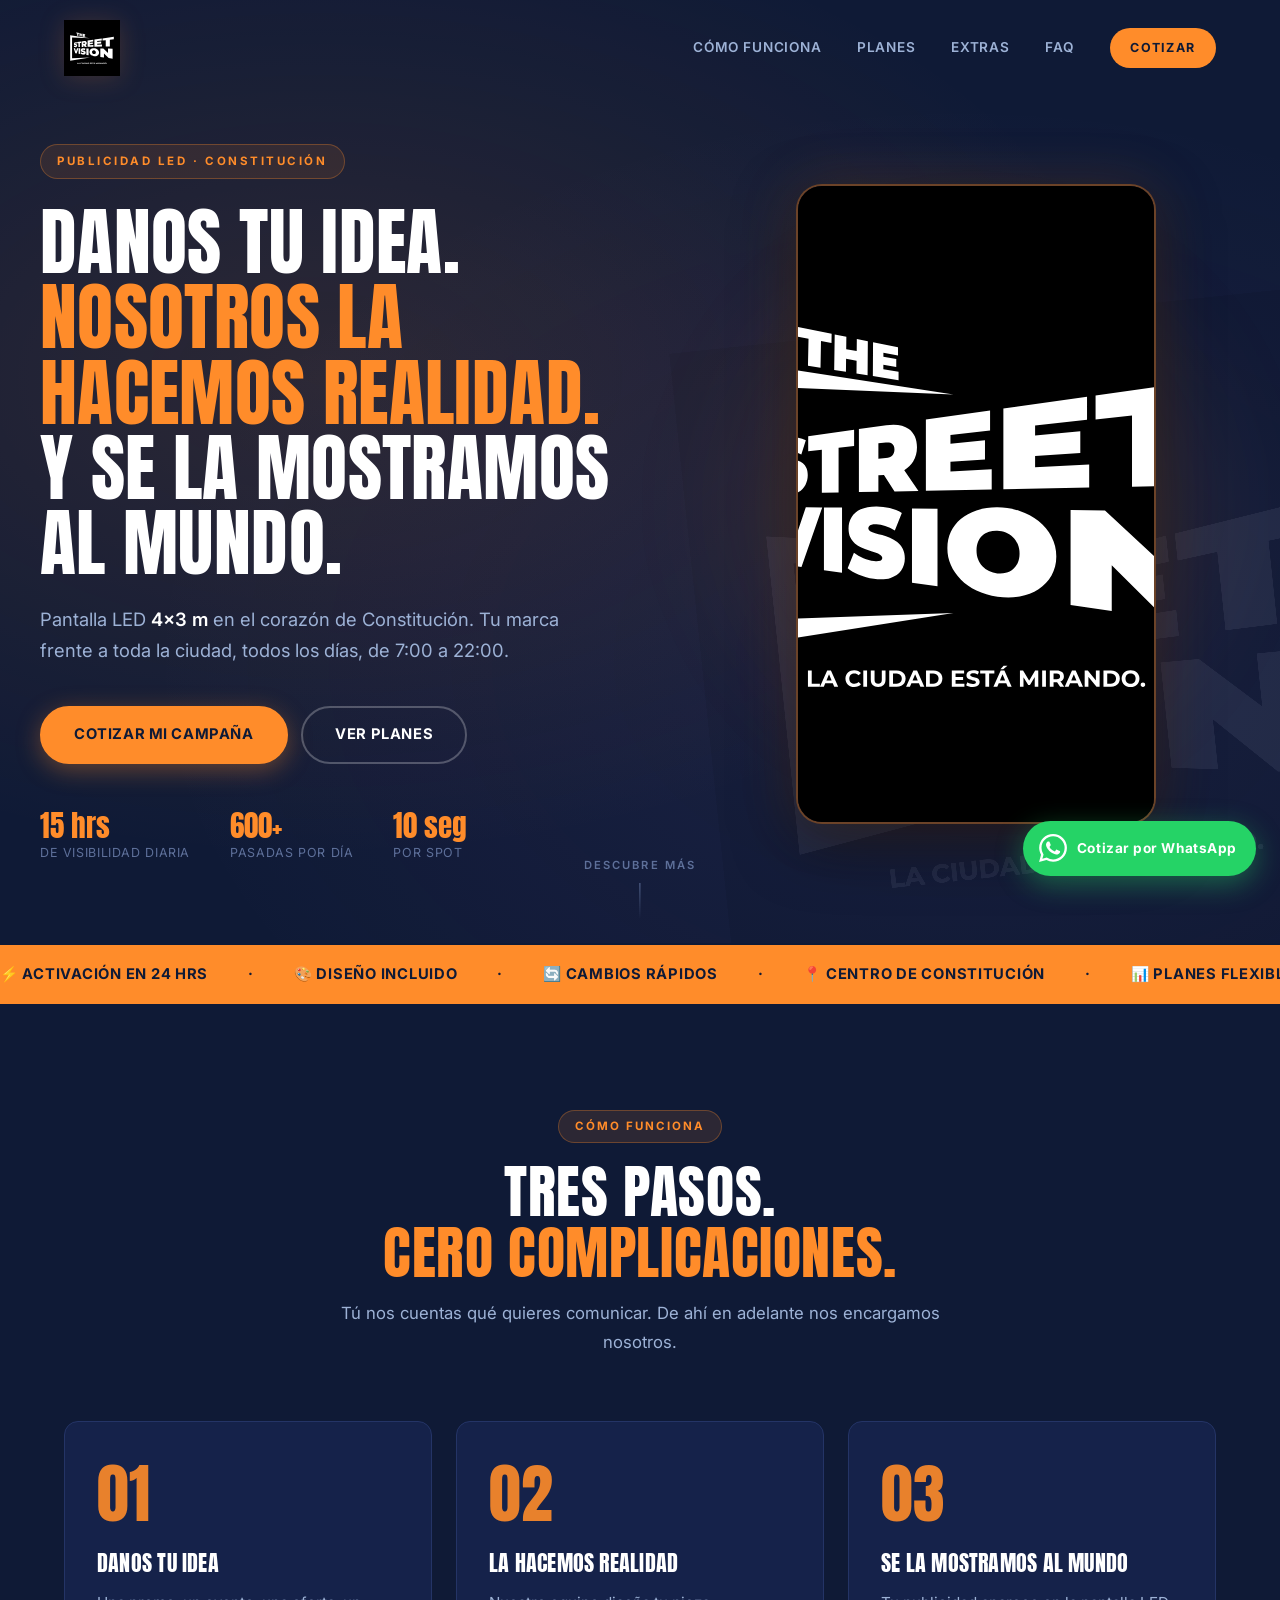
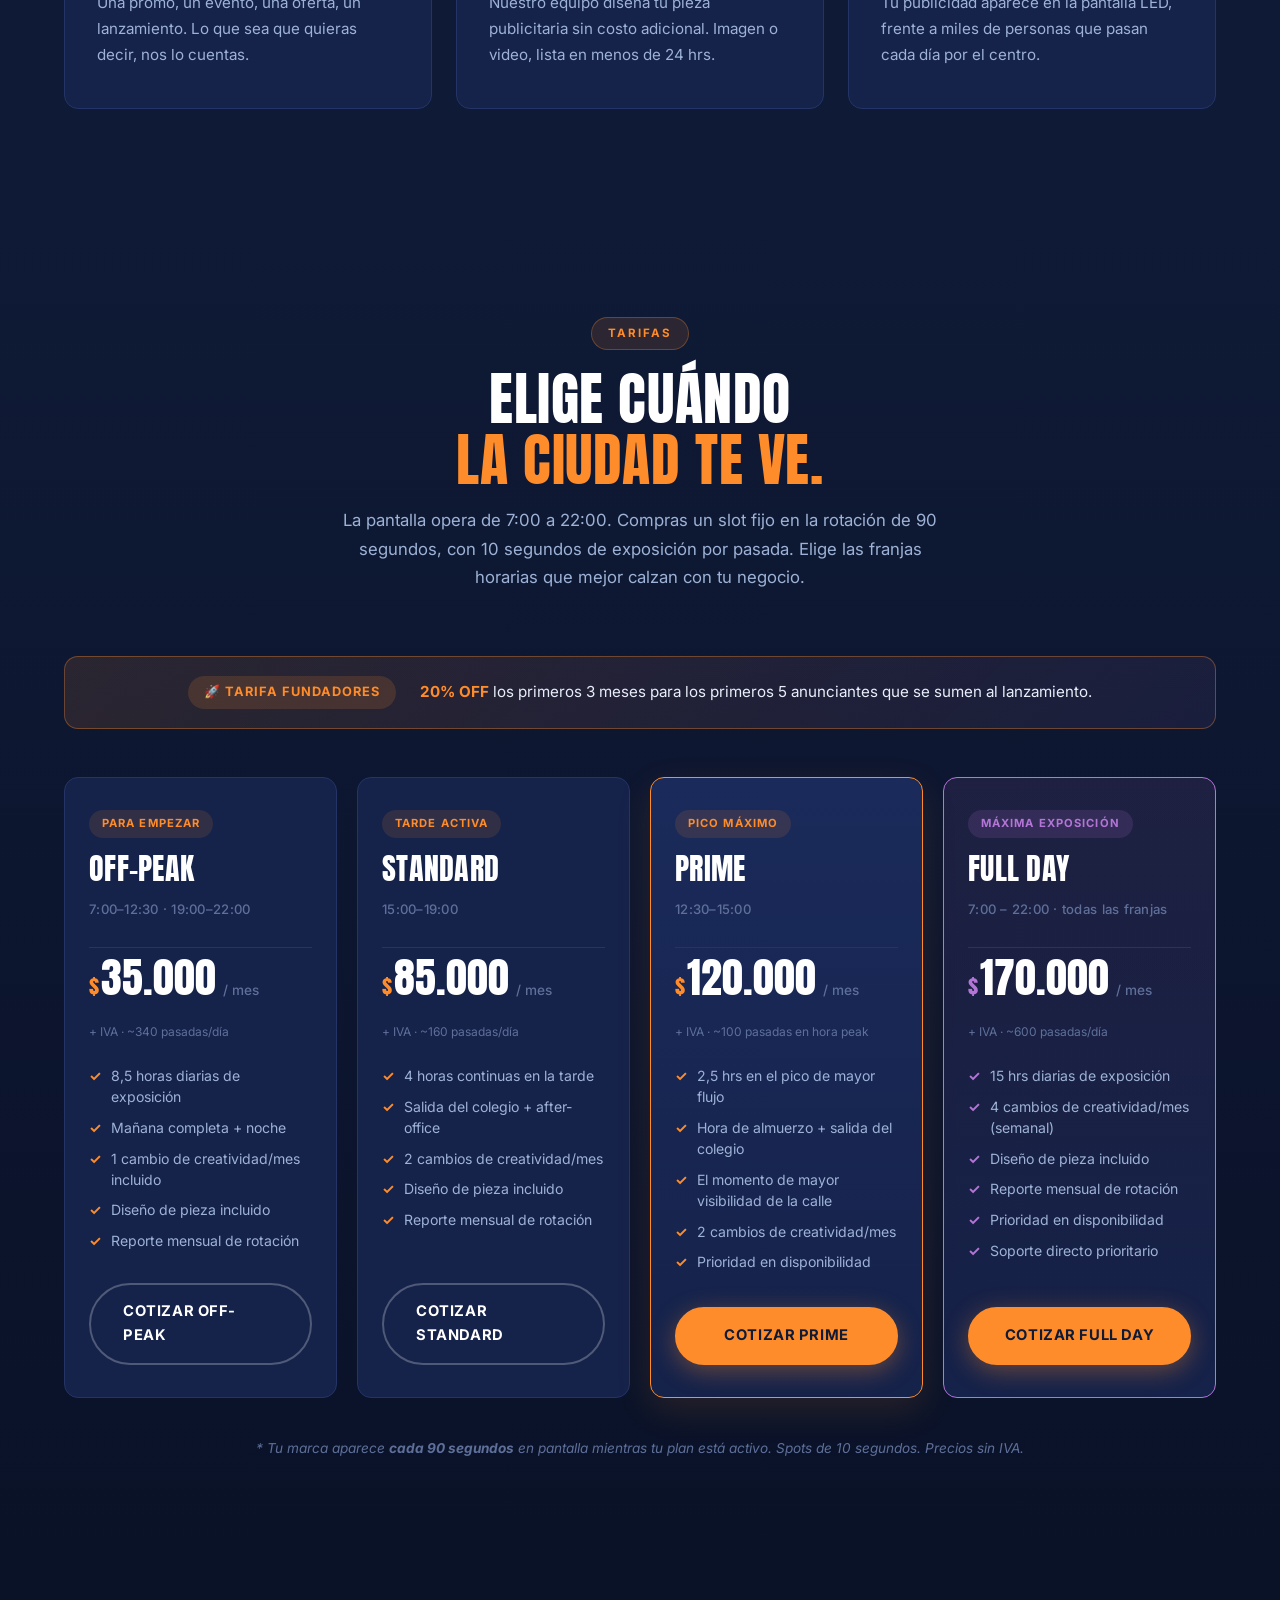
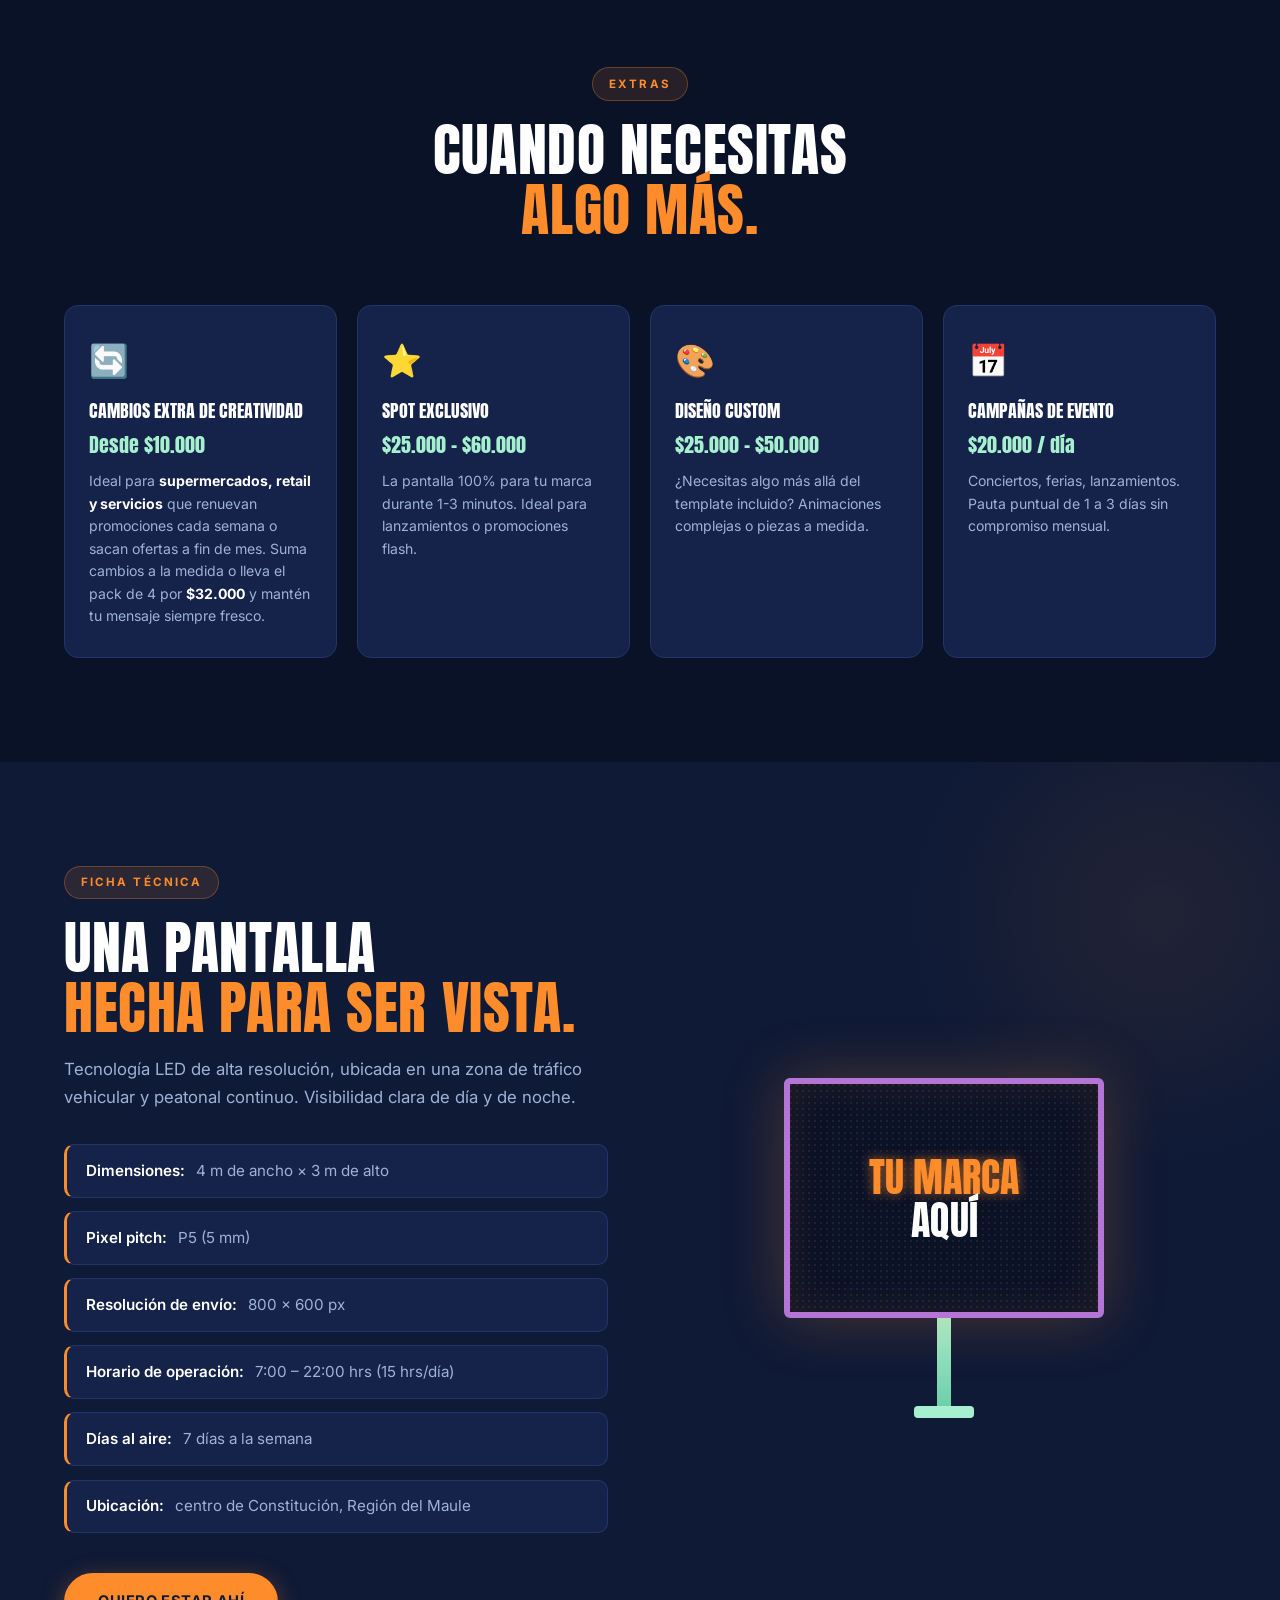
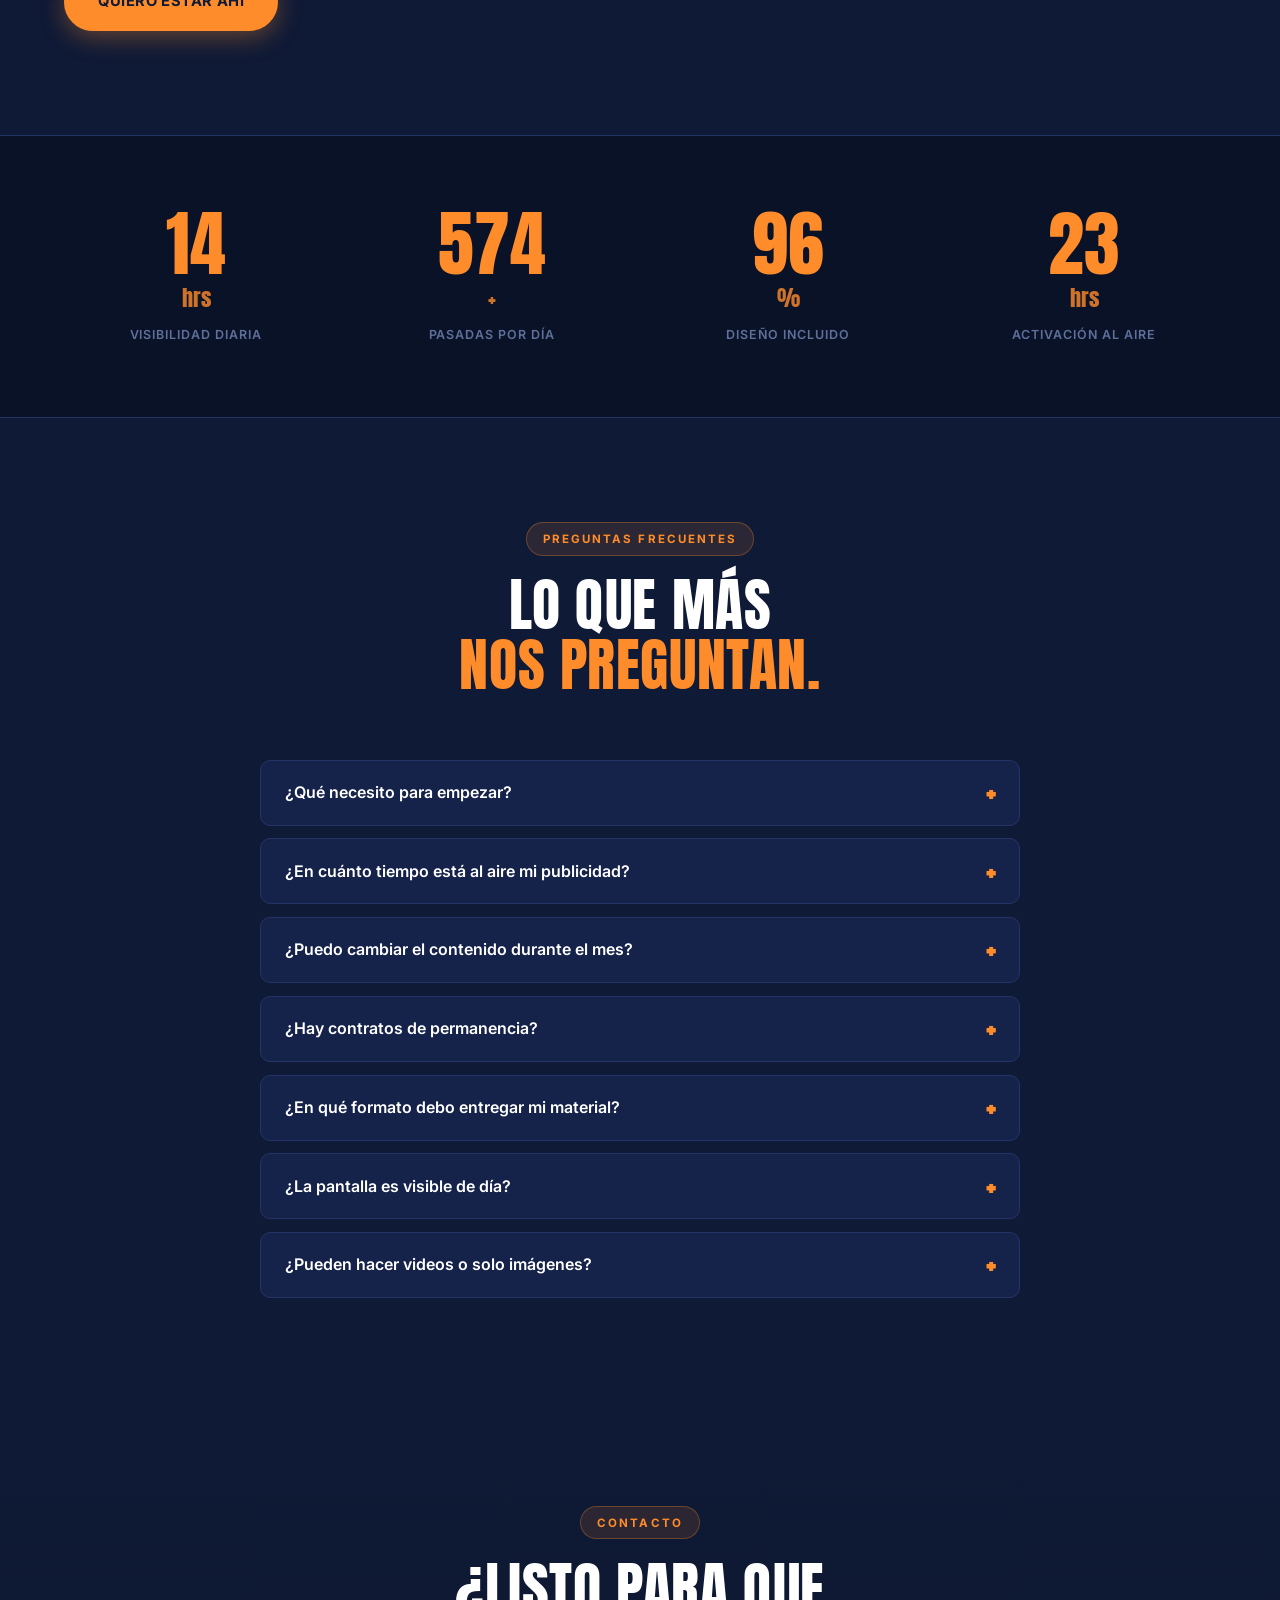
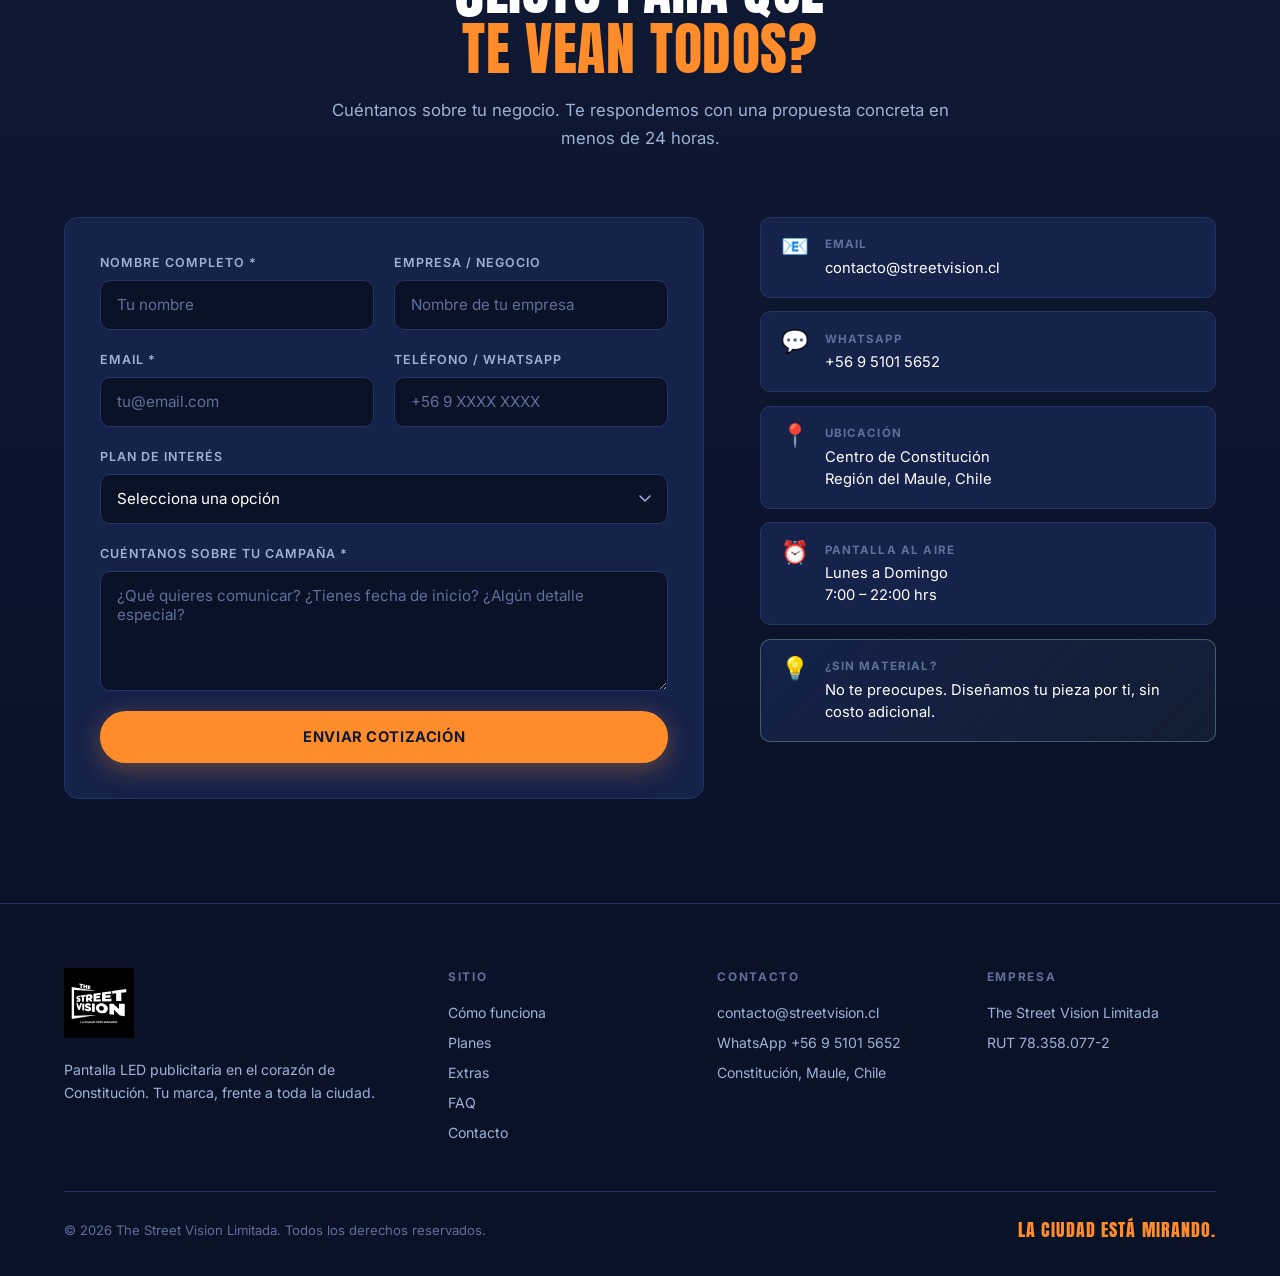
==== commit 17f8736a: "fix: horarios continuos sin bloques cortados - Off-Peak: 7:00-12:30 + 19:00-22:00 (8.5h, mañana + no" ====
--- a/index.html
+++ b/index.html
@@ -191,15 +191,16 @@
         <div class="plan-card" data-animate>
           <div class="plan-tag">Para empezar</div>
           <h3 class="plan-name">Off-Peak</h3>
-          <p class="plan-hours">7:00–7:30 · 14:00–14:30 · 19:00–22:00</p>
+          <p class="plan-hours">7:00–12:30 · 19:00–22:00</p>
           <div class="plan-price">
             <span class="price-currency">$</span>
             <span class="price-amount">35.000</span>
             <span class="price-period">/ mes</span>
           </div>
-          <p class="plan-tax">+ IVA · ~160 pasadas/día</p>
+          <p class="plan-tax">+ IVA · ~340 pasadas/día</p>
           <ul class="plan-features">
-            <li>4 horas diarias de exposición</li>
+            <li>8,5 horas diarias de exposición</li>
+            <li>Mañana completa + noche</li>
             <li>1 cambio de creatividad/mes incluido</li>
             <li>Diseño de pieza incluido</li>
             <li>Reporte mensual de rotación</li>
@@ -208,17 +209,18 @@
         </div>
 
         <div class="plan-card" data-animate>
-          <div class="plan-tag">Buen alcance</div>
+          <div class="plan-tag">Tarde activa</div>
           <h3 class="plan-name">Standard</h3>
-          <p class="plan-hours">9:00–12:30 · 14:30–19:00</p>
+          <p class="plan-hours">15:00–19:00</p>
           <div class="plan-price">
             <span class="price-currency">$</span>
             <span class="price-amount">85.000</span>
             <span class="price-period">/ mes</span>
           </div>
-          <p class="plan-tax">+ IVA · ~320 pasadas/día</p>
+          <p class="plan-tax">+ IVA · ~160 pasadas/día</p>
           <ul class="plan-features">
-            <li>8 horas diarias de exposición</li>
+            <li>4 horas continuas en la tarde</li>
+            <li>Salida del colegio + after-office</li>
             <li>2 cambios de creatividad/mes</li>
             <li>Diseño de pieza incluido</li>
             <li>Reporte mensual de rotación</li>
@@ -227,20 +229,20 @@
         </div>
 
         <div class="plan-card highlighted" data-animate>
-          <div class="plan-tag">Picos máximos</div>
+          <div class="plan-tag">Pico máximo</div>
           <h3 class="plan-name">Prime</h3>
-          <p class="plan-hours">7:30–9:00 · 12:30–14:00</p>
+          <p class="plan-hours">12:30–15:00</p>
           <div class="plan-price">
             <span class="price-currency">$</span>
             <span class="price-amount">120.000</span>
             <span class="price-period">/ mes</span>
           </div>
-          <p class="plan-tax">+ IVA · ~120 pasadas en hora peak</p>
+          <p class="plan-tax">+ IVA · ~100 pasadas en hora peak</p>
           <ul class="plan-features">
-            <li>3 hrs en los picos máximos de la calle</li>
-            <li>Entrada y salida del colegio cercano</li>
+            <li>2,5 hrs en el pico de mayor flujo</li>
+            <li>Hora de almuerzo + salida del colegio</li>
+            <li>El momento de mayor visibilidad de la calle</li>
             <li>2 cambios de creatividad/mes</li>
-            <li>Diseño de pieza incluido</li>
             <li>Prioridad en disponibilidad</li>
           </ul>
           <a href="#contacto" class="btn btn-primary btn-full">Cotizar Prime</a>
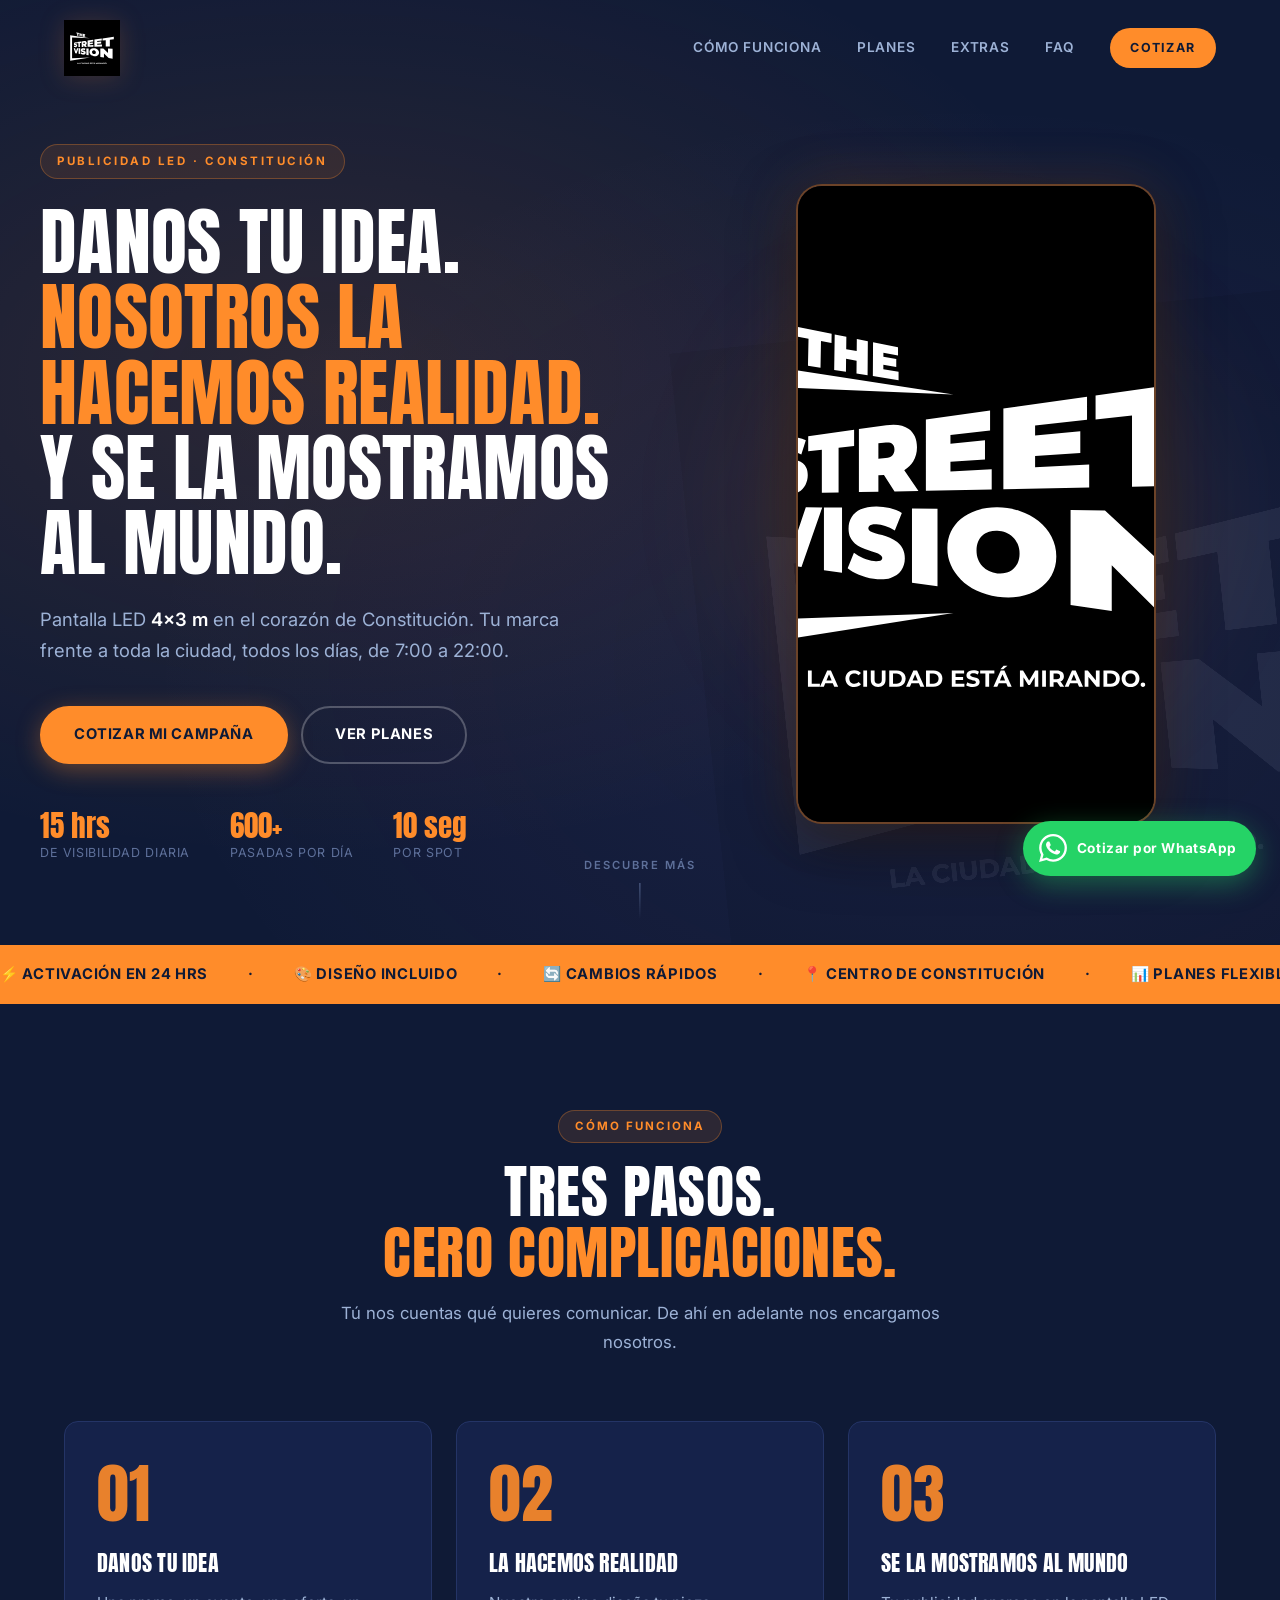
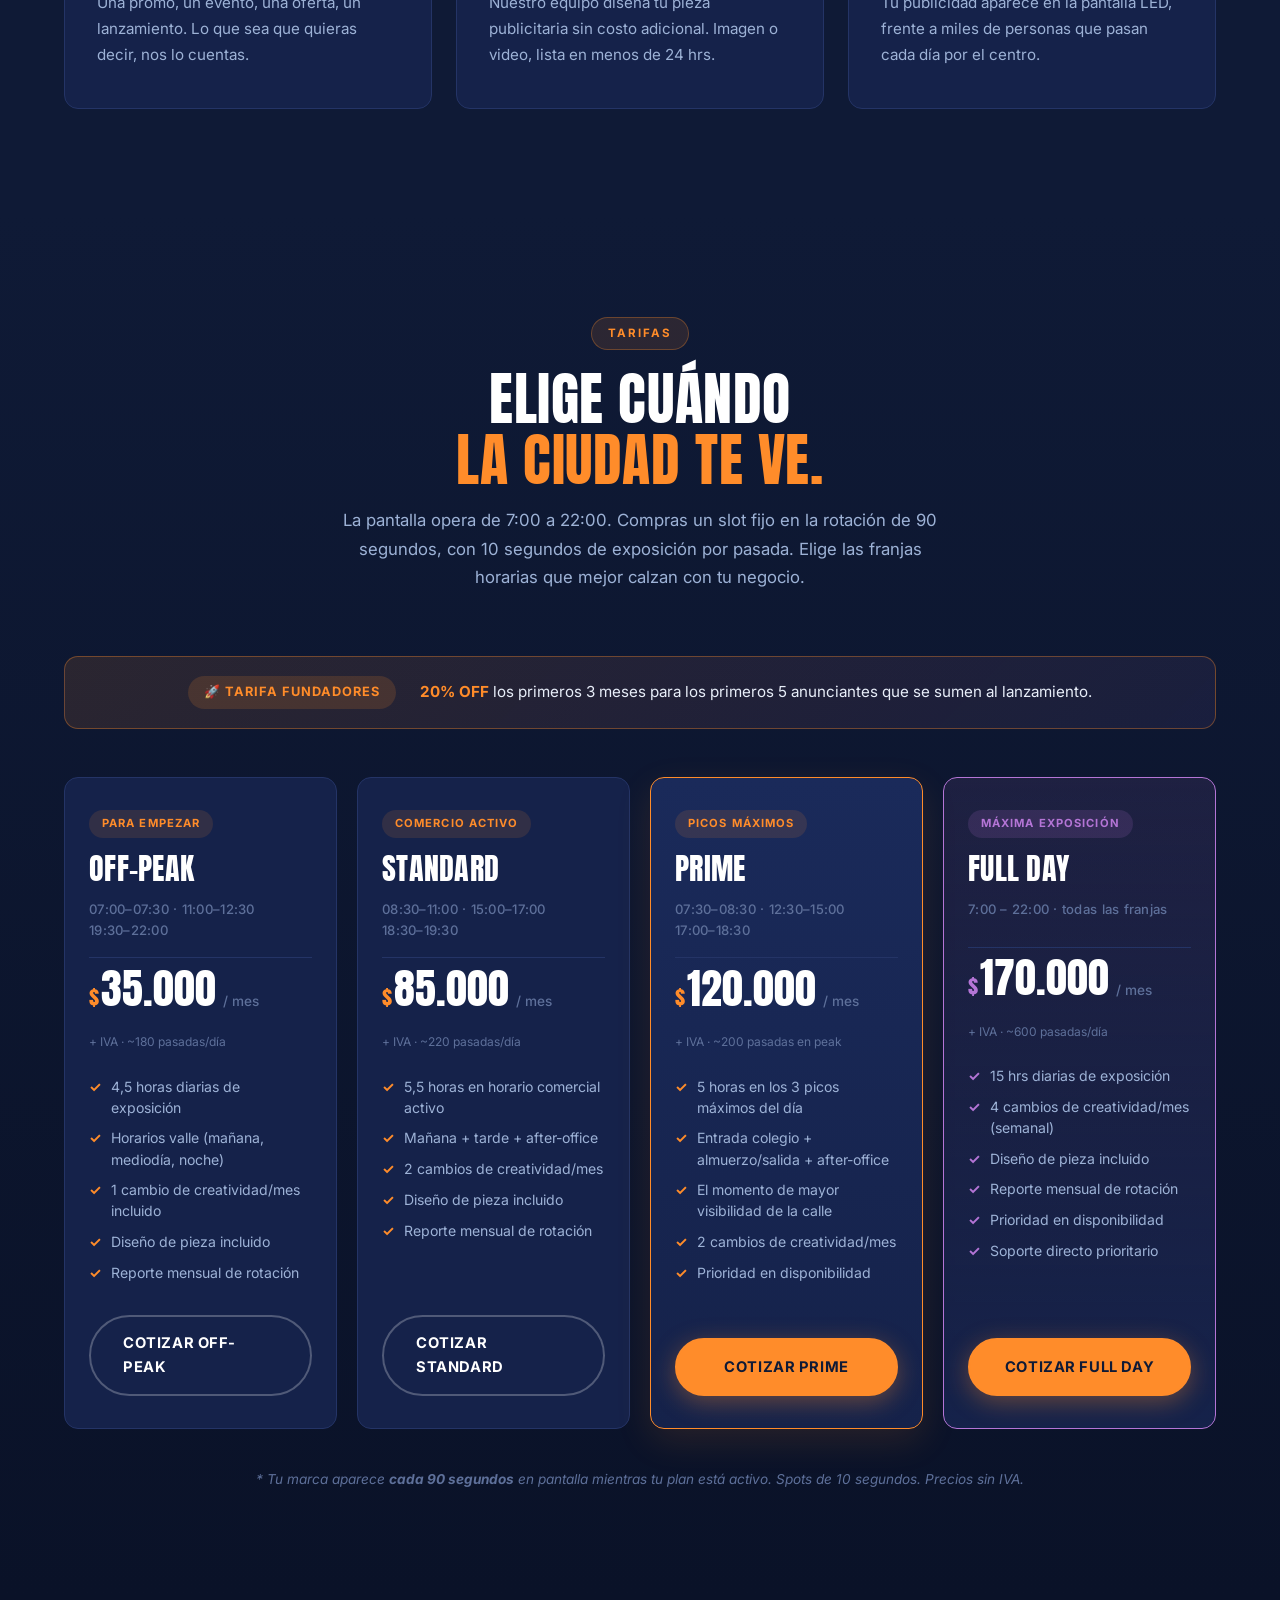
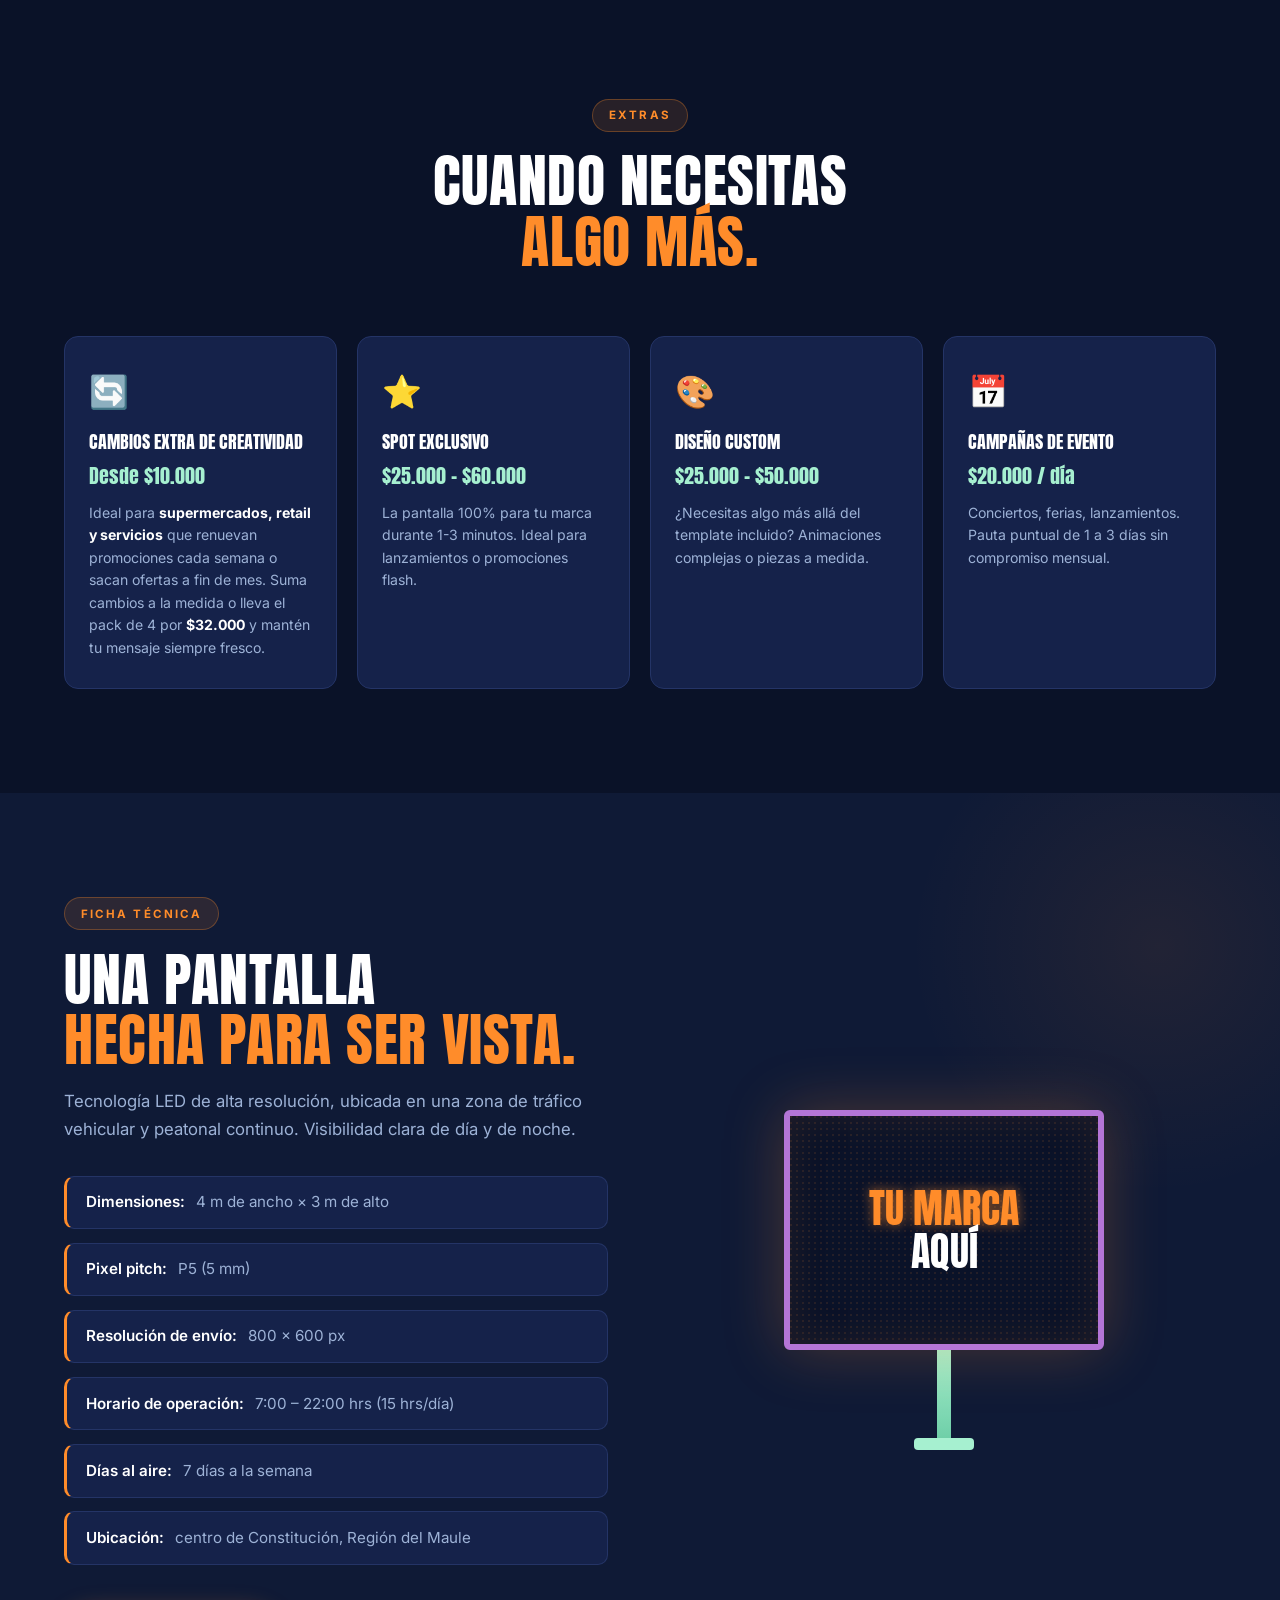
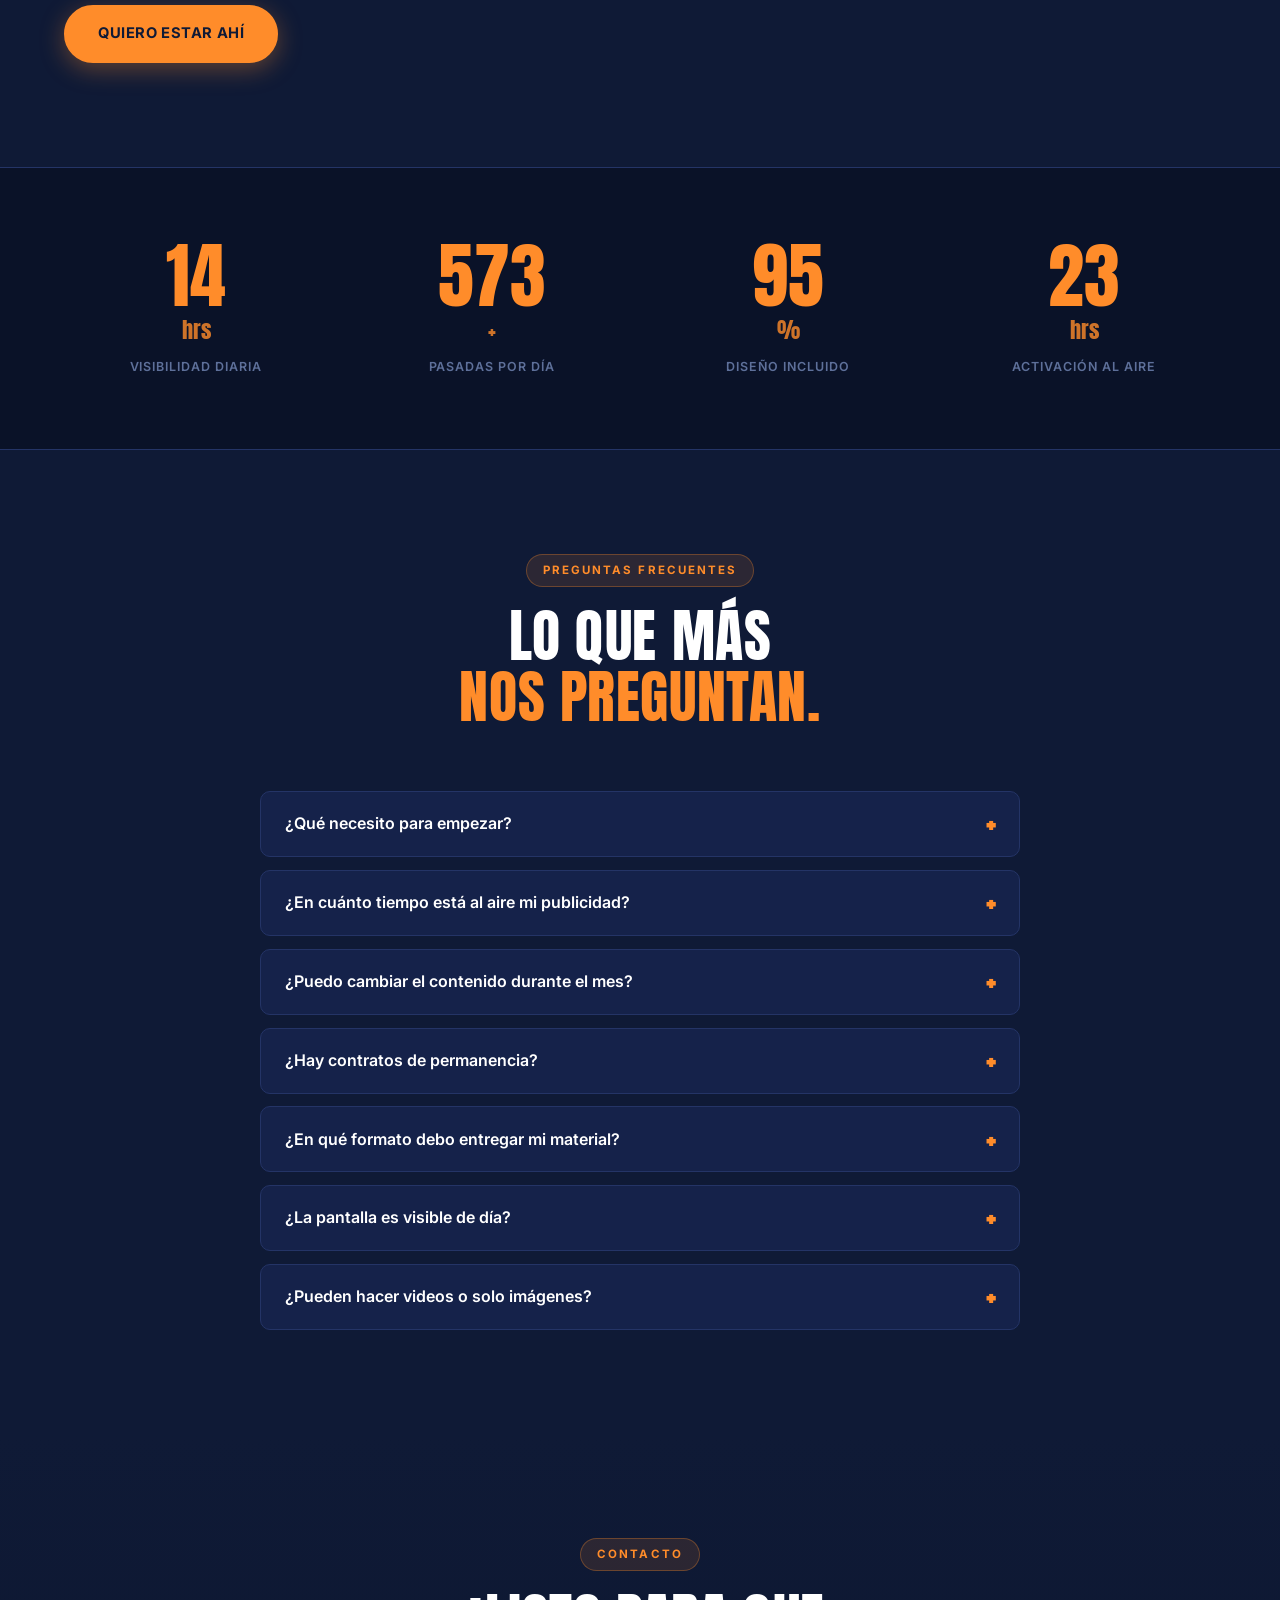
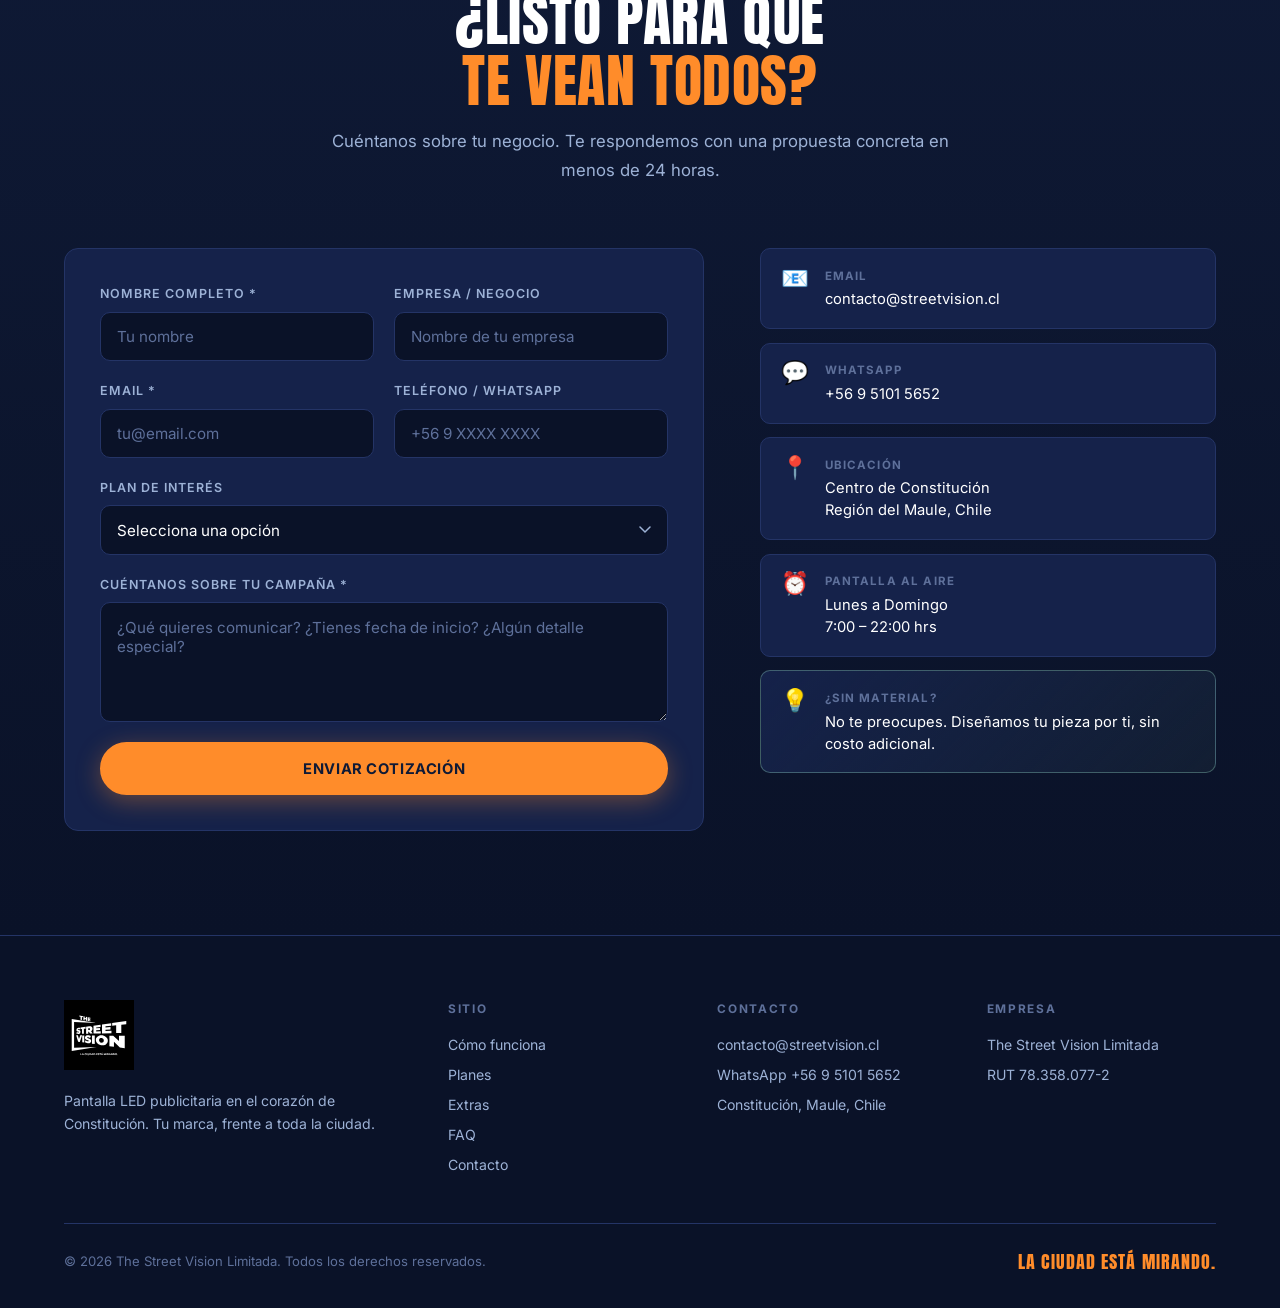
==== commit 9eb63463: "fix: horarios definitivos basados en tráfico real (3 picos diarios para Prime, comercio activo para " ====
--- a/index.html
+++ b/index.html
@@ -191,16 +191,16 @@
         <div class="plan-card" data-animate>
           <div class="plan-tag">Para empezar</div>
           <h3 class="plan-name">Off-Peak</h3>
-          <p class="plan-hours">7:00–12:30 · 19:00–22:00</p>
+          <p class="plan-hours">07:00–07:30 · 11:00–12:30<br/>19:30–22:00</p>
           <div class="plan-price">
             <span class="price-currency">$</span>
             <span class="price-amount">35.000</span>
             <span class="price-period">/ mes</span>
           </div>
-          <p class="plan-tax">+ IVA · ~340 pasadas/día</p>
+          <p class="plan-tax">+ IVA · ~180 pasadas/día</p>
           <ul class="plan-features">
-            <li>8,5 horas diarias de exposición</li>
-            <li>Mañana completa + noche</li>
+            <li>4,5 horas diarias de exposición</li>
+            <li>Horarios valle (mañana, mediodía, noche)</li>
             <li>1 cambio de creatividad/mes incluido</li>
             <li>Diseño de pieza incluido</li>
             <li>Reporte mensual de rotación</li>
@@ -209,18 +209,18 @@
         </div>
 
         <div class="plan-card" data-animate>
-          <div class="plan-tag">Tarde activa</div>
+          <div class="plan-tag">Comercio activo</div>
           <h3 class="plan-name">Standard</h3>
-          <p class="plan-hours">15:00–19:00</p>
+          <p class="plan-hours">08:30–11:00 · 15:00–17:00<br/>18:30–19:30</p>
           <div class="plan-price">
             <span class="price-currency">$</span>
             <span class="price-amount">85.000</span>
             <span class="price-period">/ mes</span>
           </div>
-          <p class="plan-tax">+ IVA · ~160 pasadas/día</p>
+          <p class="plan-tax">+ IVA · ~220 pasadas/día</p>
           <ul class="plan-features">
-            <li>4 horas continuas en la tarde</li>
-            <li>Salida del colegio + after-office</li>
+            <li>5,5 horas en horario comercial activo</li>
+            <li>Mañana + tarde + after-office</li>
             <li>2 cambios de creatividad/mes</li>
             <li>Diseño de pieza incluido</li>
             <li>Reporte mensual de rotación</li>
@@ -229,18 +229,18 @@
         </div>
 
         <div class="plan-card highlighted" data-animate>
-          <div class="plan-tag">Pico máximo</div>
+          <div class="plan-tag">Picos máximos</div>
           <h3 class="plan-name">Prime</h3>
-          <p class="plan-hours">12:30–15:00</p>
+          <p class="plan-hours">07:30–08:30 · 12:30–15:00<br/>17:00–18:30</p>
           <div class="plan-price">
             <span class="price-currency">$</span>
             <span class="price-amount">120.000</span>
             <span class="price-period">/ mes</span>
           </div>
-          <p class="plan-tax">+ IVA · ~100 pasadas en hora peak</p>
+          <p class="plan-tax">+ IVA · ~200 pasadas en peak</p>
           <ul class="plan-features">
-            <li>2,5 hrs en el pico de mayor flujo</li>
-            <li>Hora de almuerzo + salida del colegio</li>
+            <li>5 horas en los 3 picos máximos del día</li>
+            <li>Entrada colegio + almuerzo/salida + after-office</li>
             <li>El momento de mayor visibilidad de la calle</li>
             <li>2 cambios de creatividad/mes</li>
             <li>Prioridad en disponibilidad</li>
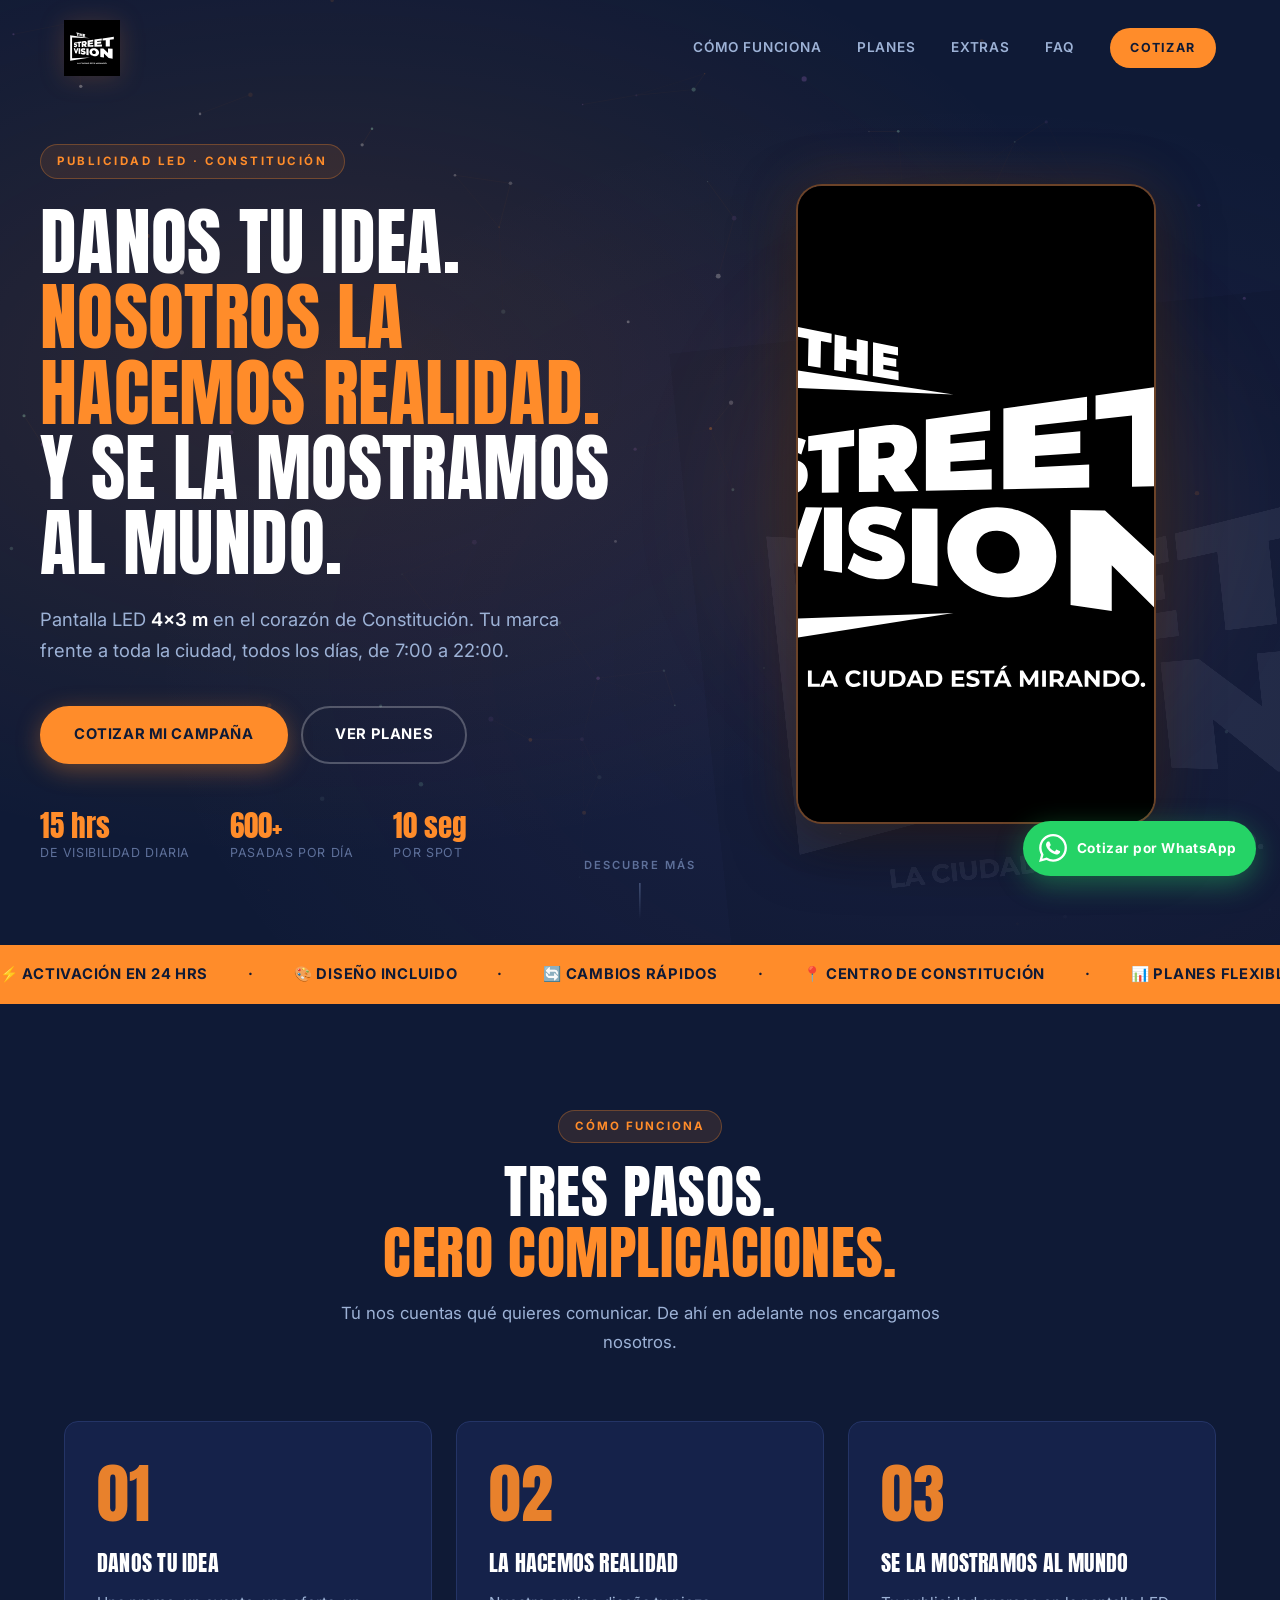
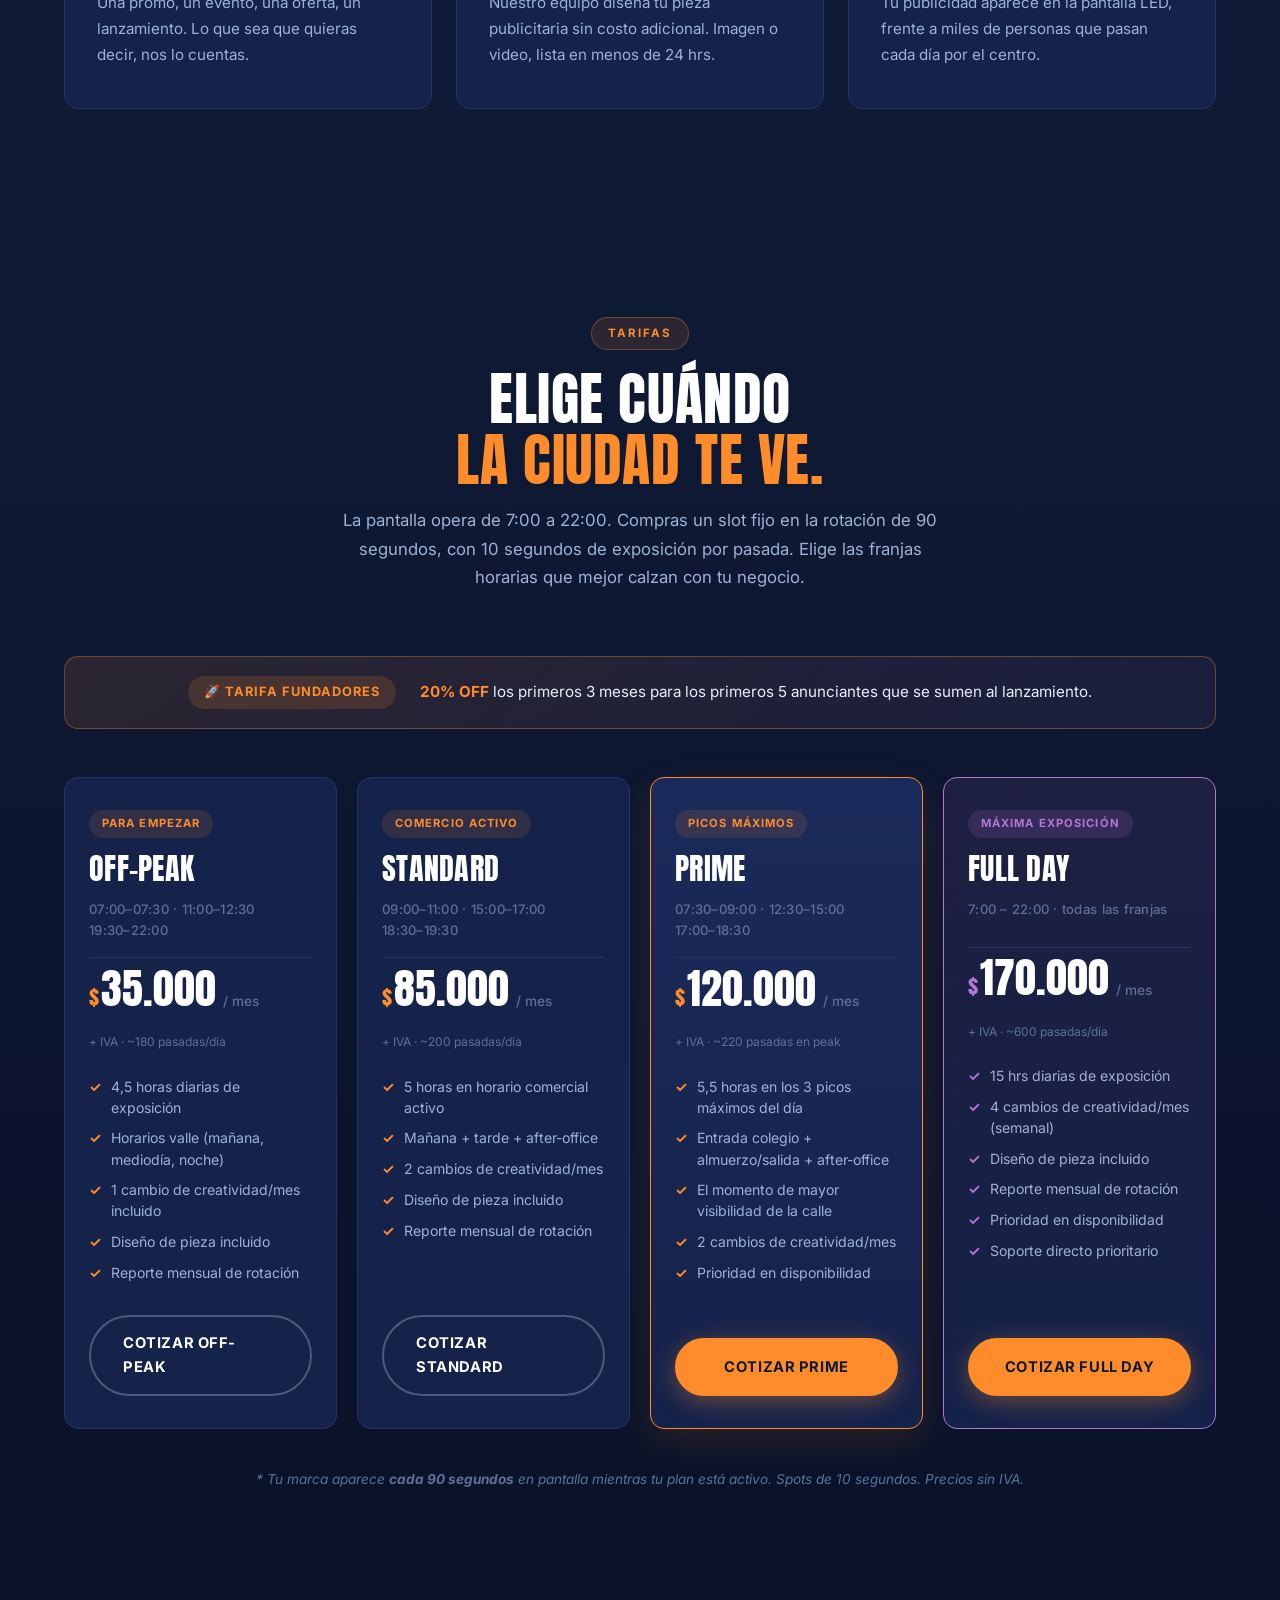
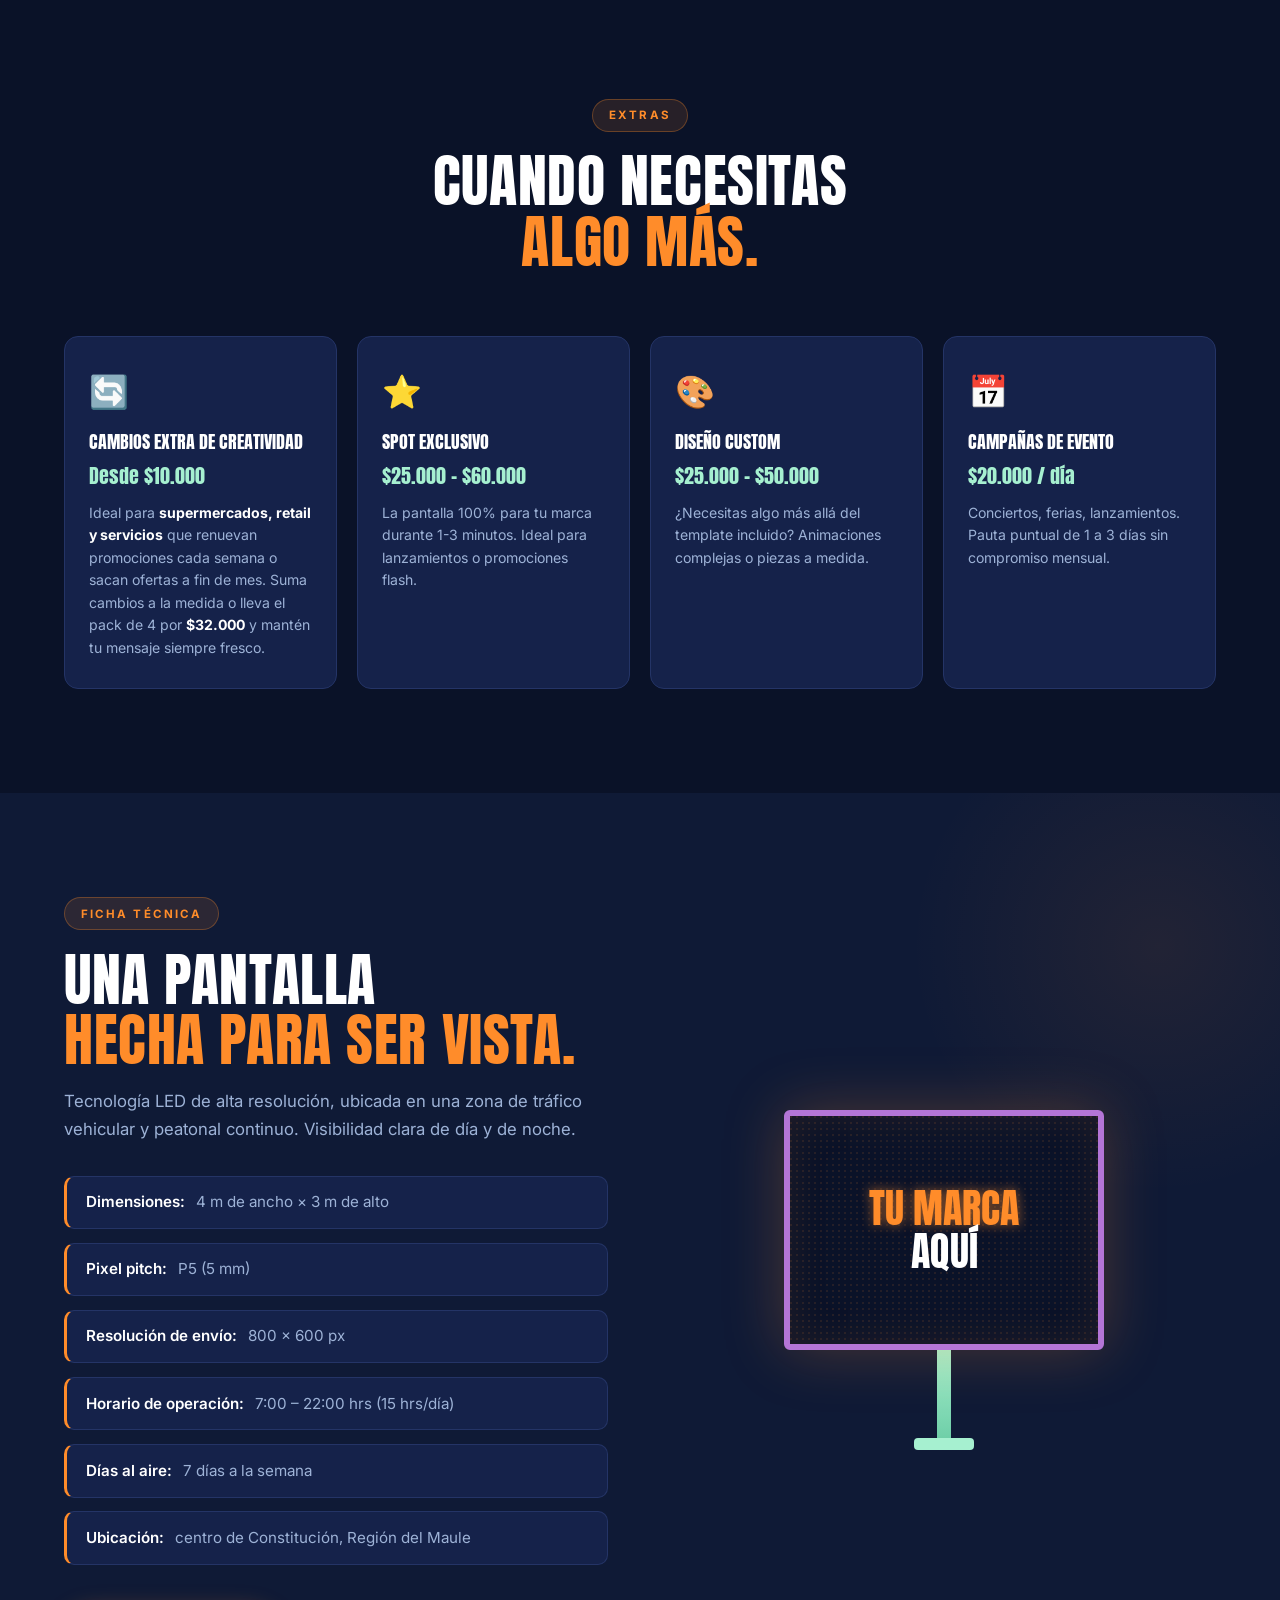
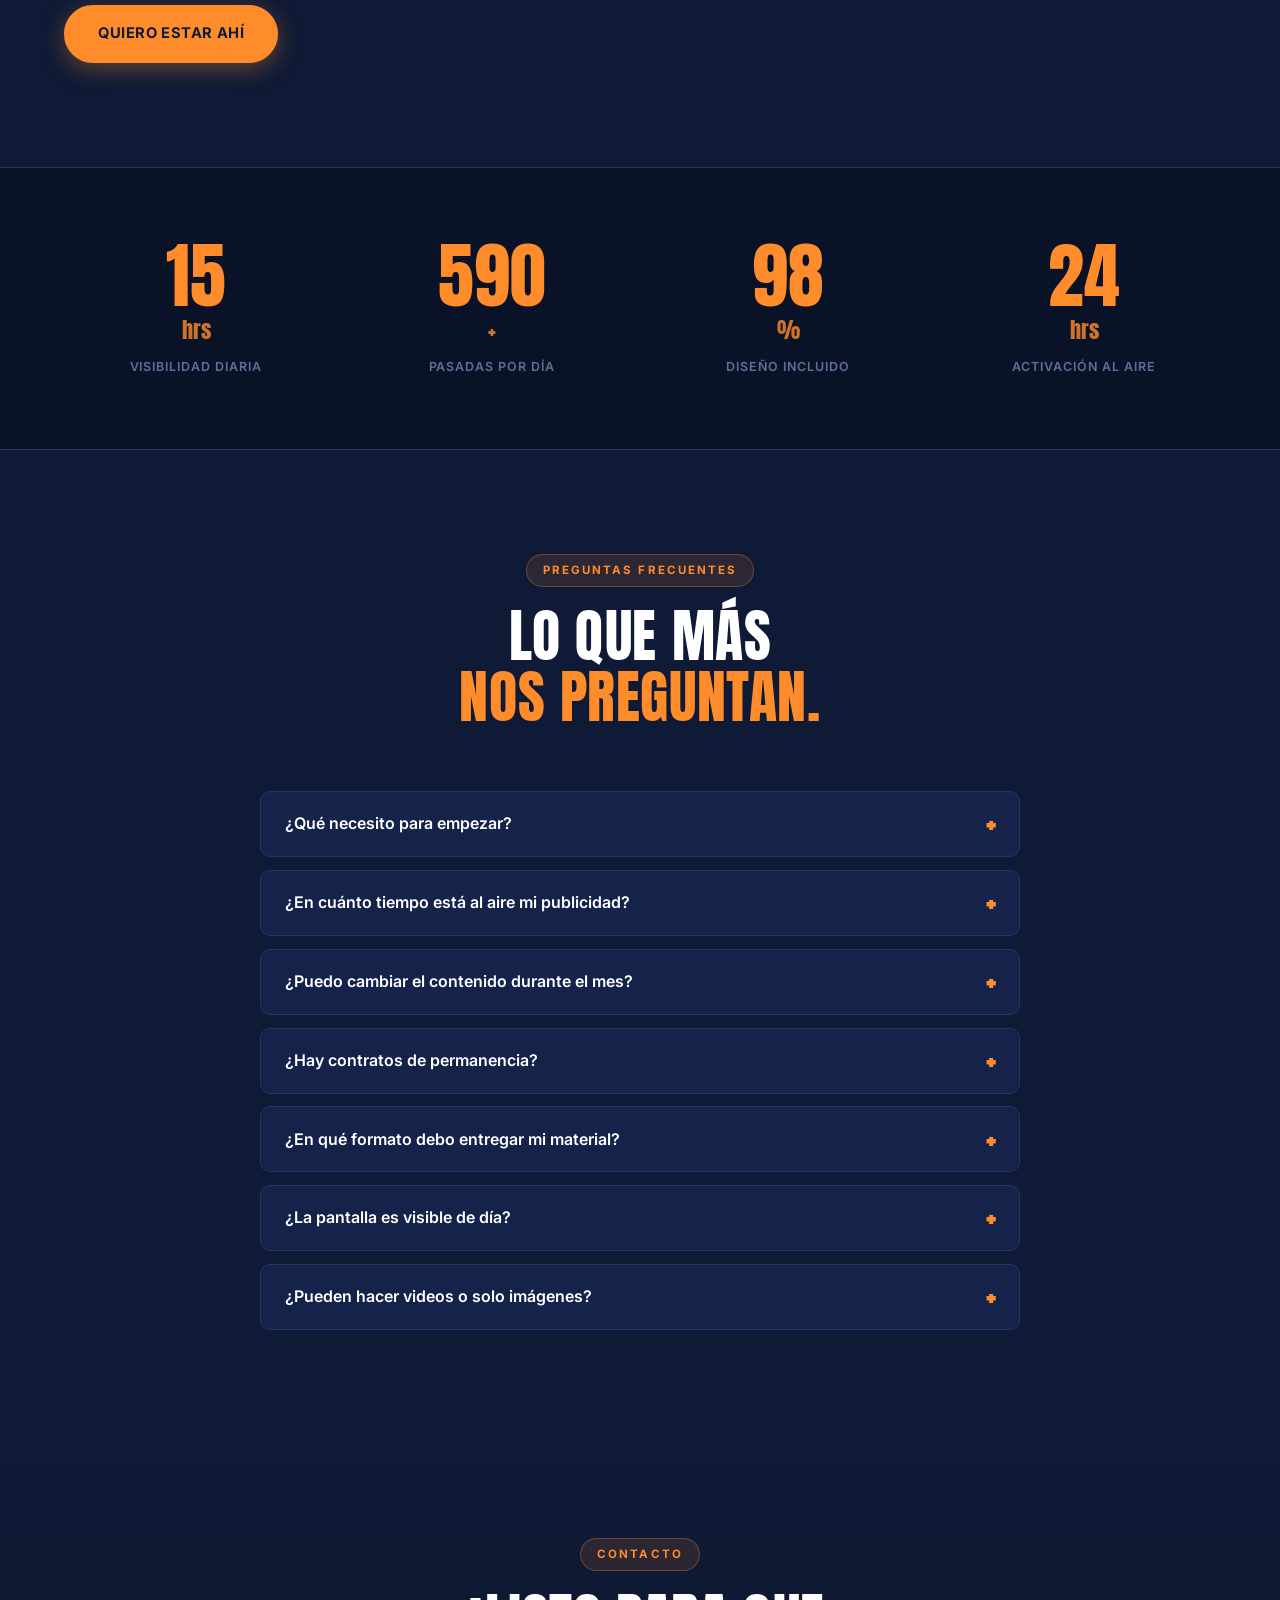
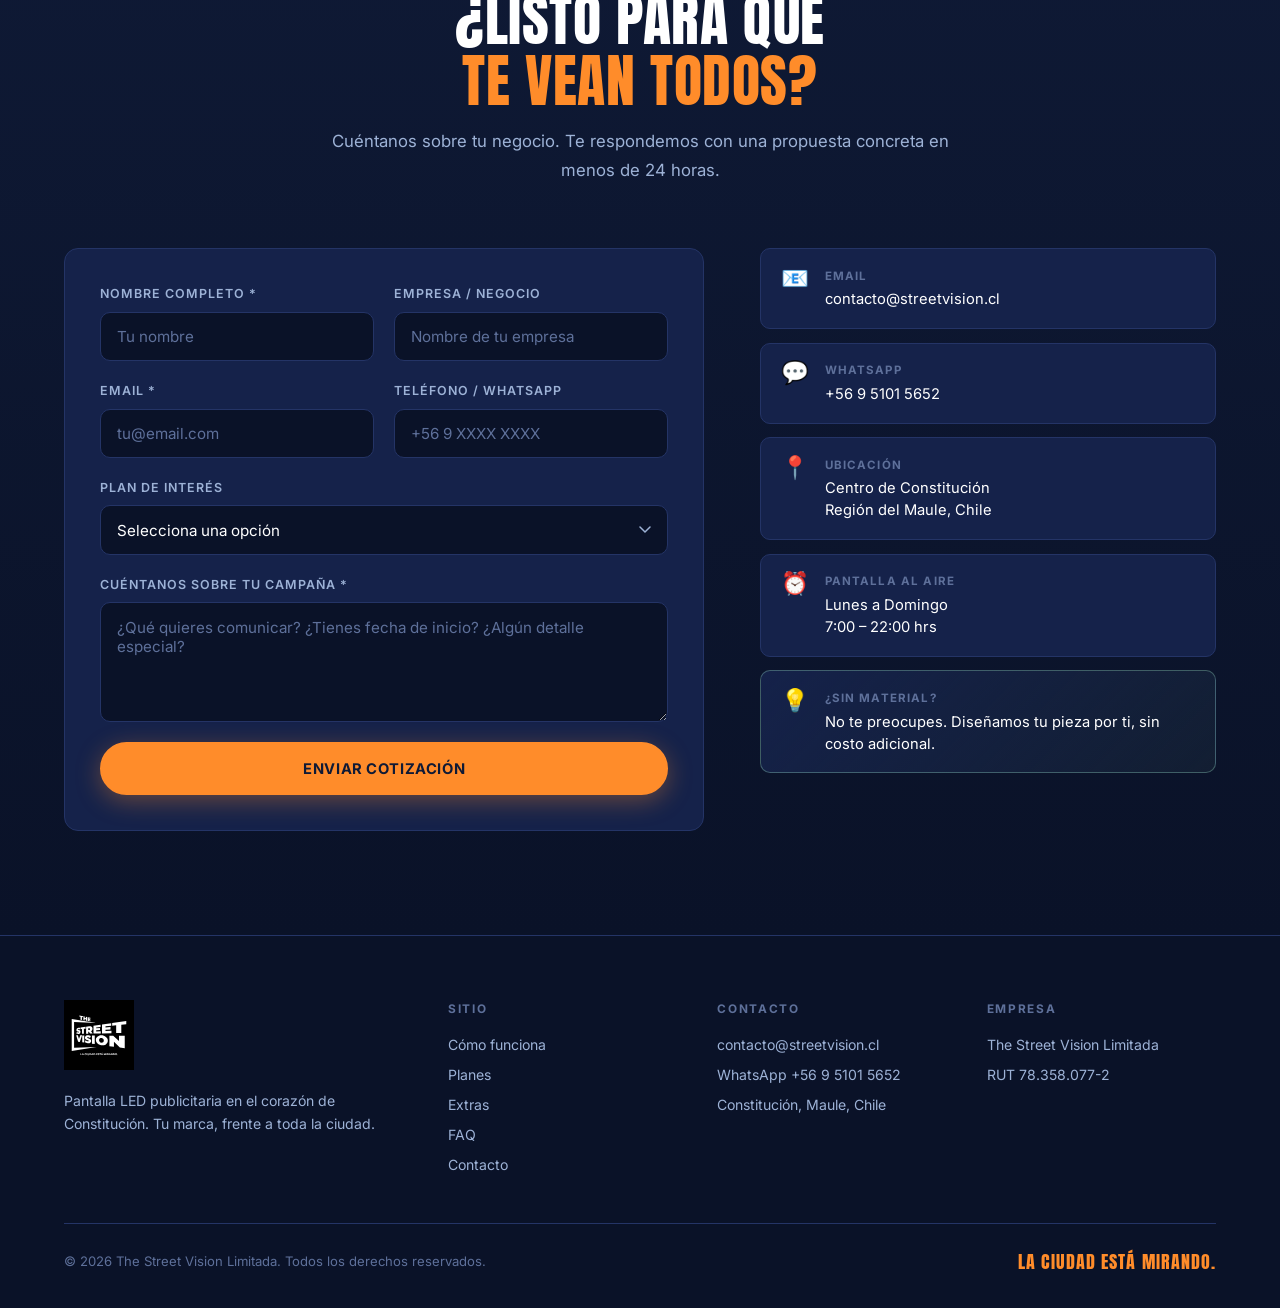
==== commit e7fc4393: "fix: ajuste final horarios — Prime 7:30-9:00 (extendido 30min), Standard 9:00-11:00 (acortado 30min)" ====
--- a/index.html
+++ b/index.html
@@ -211,15 +211,15 @@
         <div class="plan-card" data-animate>
           <div class="plan-tag">Comercio activo</div>
           <h3 class="plan-name">Standard</h3>
-          <p class="plan-hours">08:30–11:00 · 15:00–17:00<br/>18:30–19:30</p>
+          <p class="plan-hours">09:00–11:00 · 15:00–17:00<br/>18:30–19:30</p>
           <div class="plan-price">
             <span class="price-currency">$</span>
             <span class="price-amount">85.000</span>
             <span class="price-period">/ mes</span>
           </div>
-          <p class="plan-tax">+ IVA · ~220 pasadas/día</p>
+          <p class="plan-tax">+ IVA · ~200 pasadas/día</p>
           <ul class="plan-features">
-            <li>5,5 horas en horario comercial activo</li>
+            <li>5 horas en horario comercial activo</li>
             <li>Mañana + tarde + after-office</li>
             <li>2 cambios de creatividad/mes</li>
             <li>Diseño de pieza incluido</li>
@@ -231,15 +231,15 @@
         <div class="plan-card highlighted" data-animate>
           <div class="plan-tag">Picos máximos</div>
           <h3 class="plan-name">Prime</h3>
-          <p class="plan-hours">07:30–08:30 · 12:30–15:00<br/>17:00–18:30</p>
+          <p class="plan-hours">07:30–09:00 · 12:30–15:00<br/>17:00–18:30</p>
           <div class="plan-price">
             <span class="price-currency">$</span>
             <span class="price-amount">120.000</span>
             <span class="price-period">/ mes</span>
           </div>
-          <p class="plan-tax">+ IVA · ~200 pasadas en peak</p>
+          <p class="plan-tax">+ IVA · ~220 pasadas en peak</p>
           <ul class="plan-features">
-            <li>5 horas en los 3 picos máximos del día</li>
+            <li>5,5 horas en los 3 picos máximos del día</li>
             <li>Entrada colegio + almuerzo/salida + after-office</li>
             <li>El momento de mayor visibilidad de la calle</li>
             <li>2 cambios de creatividad/mes</li>
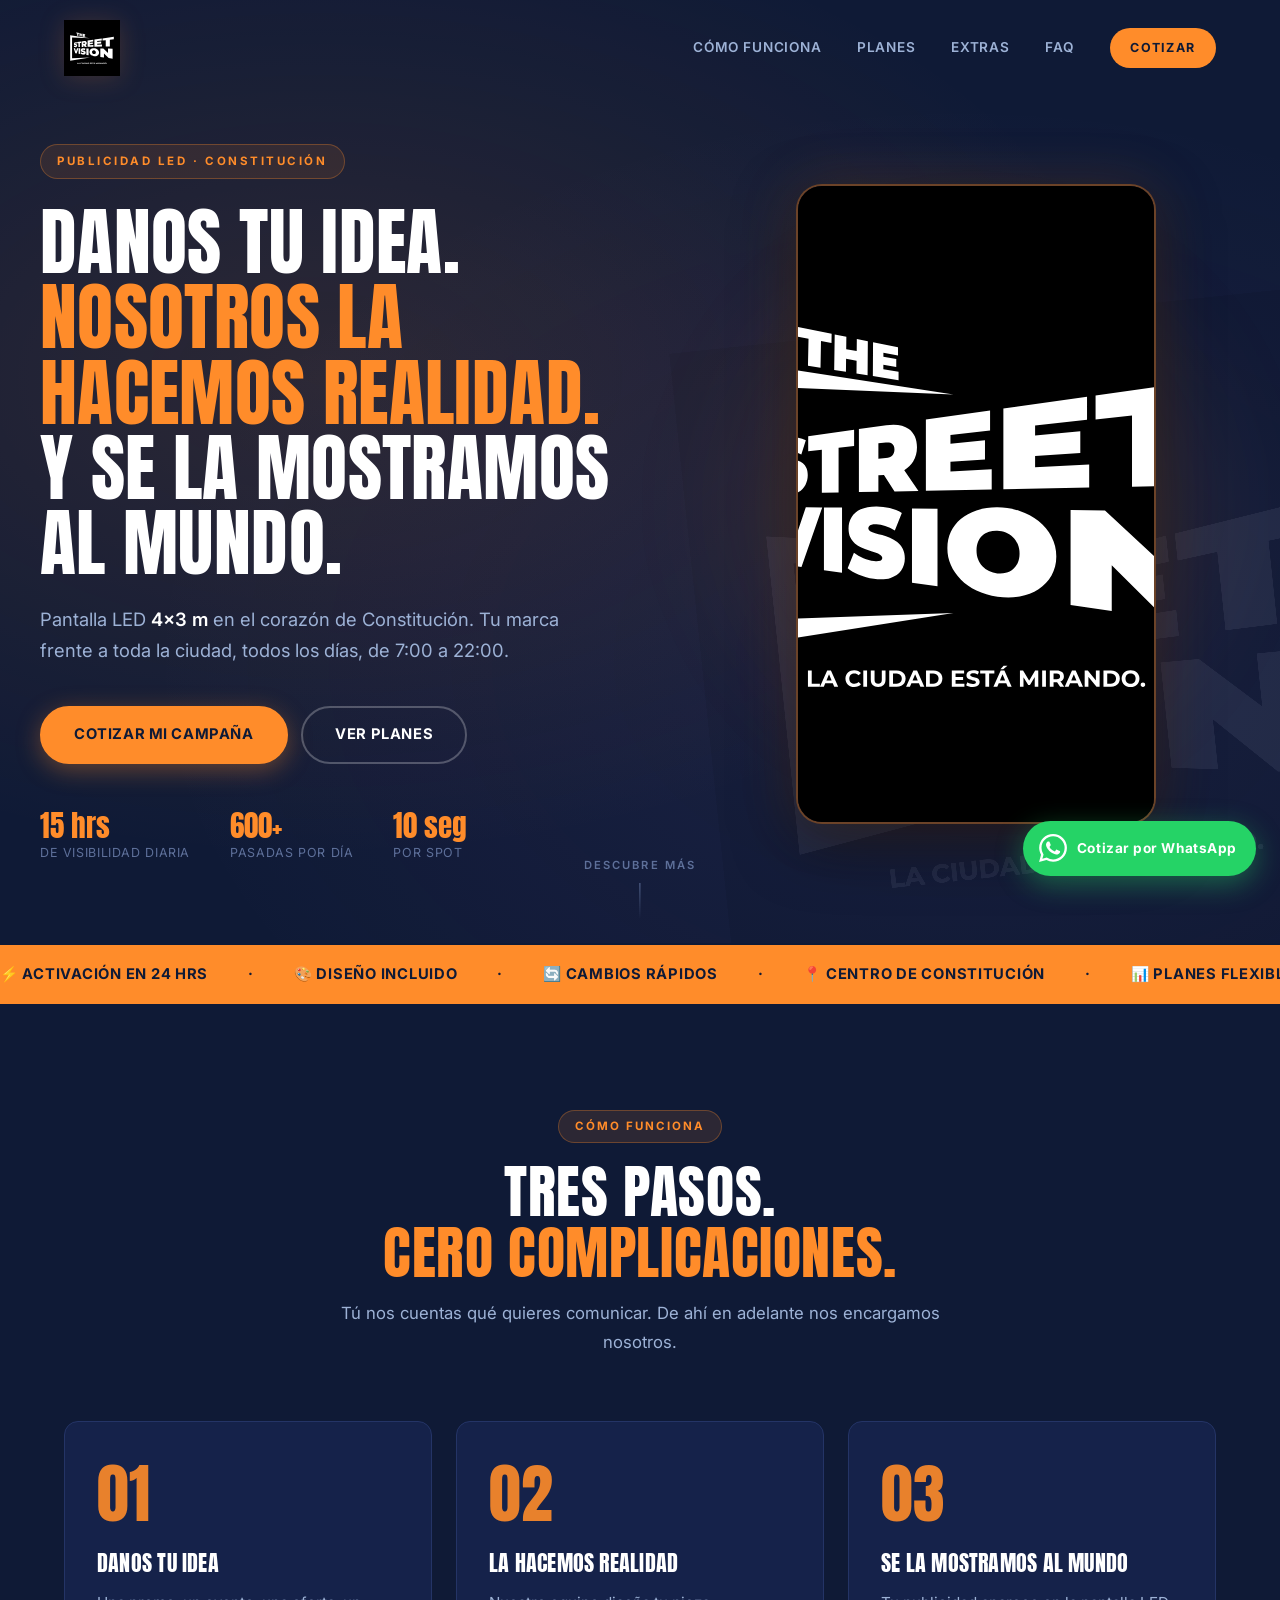
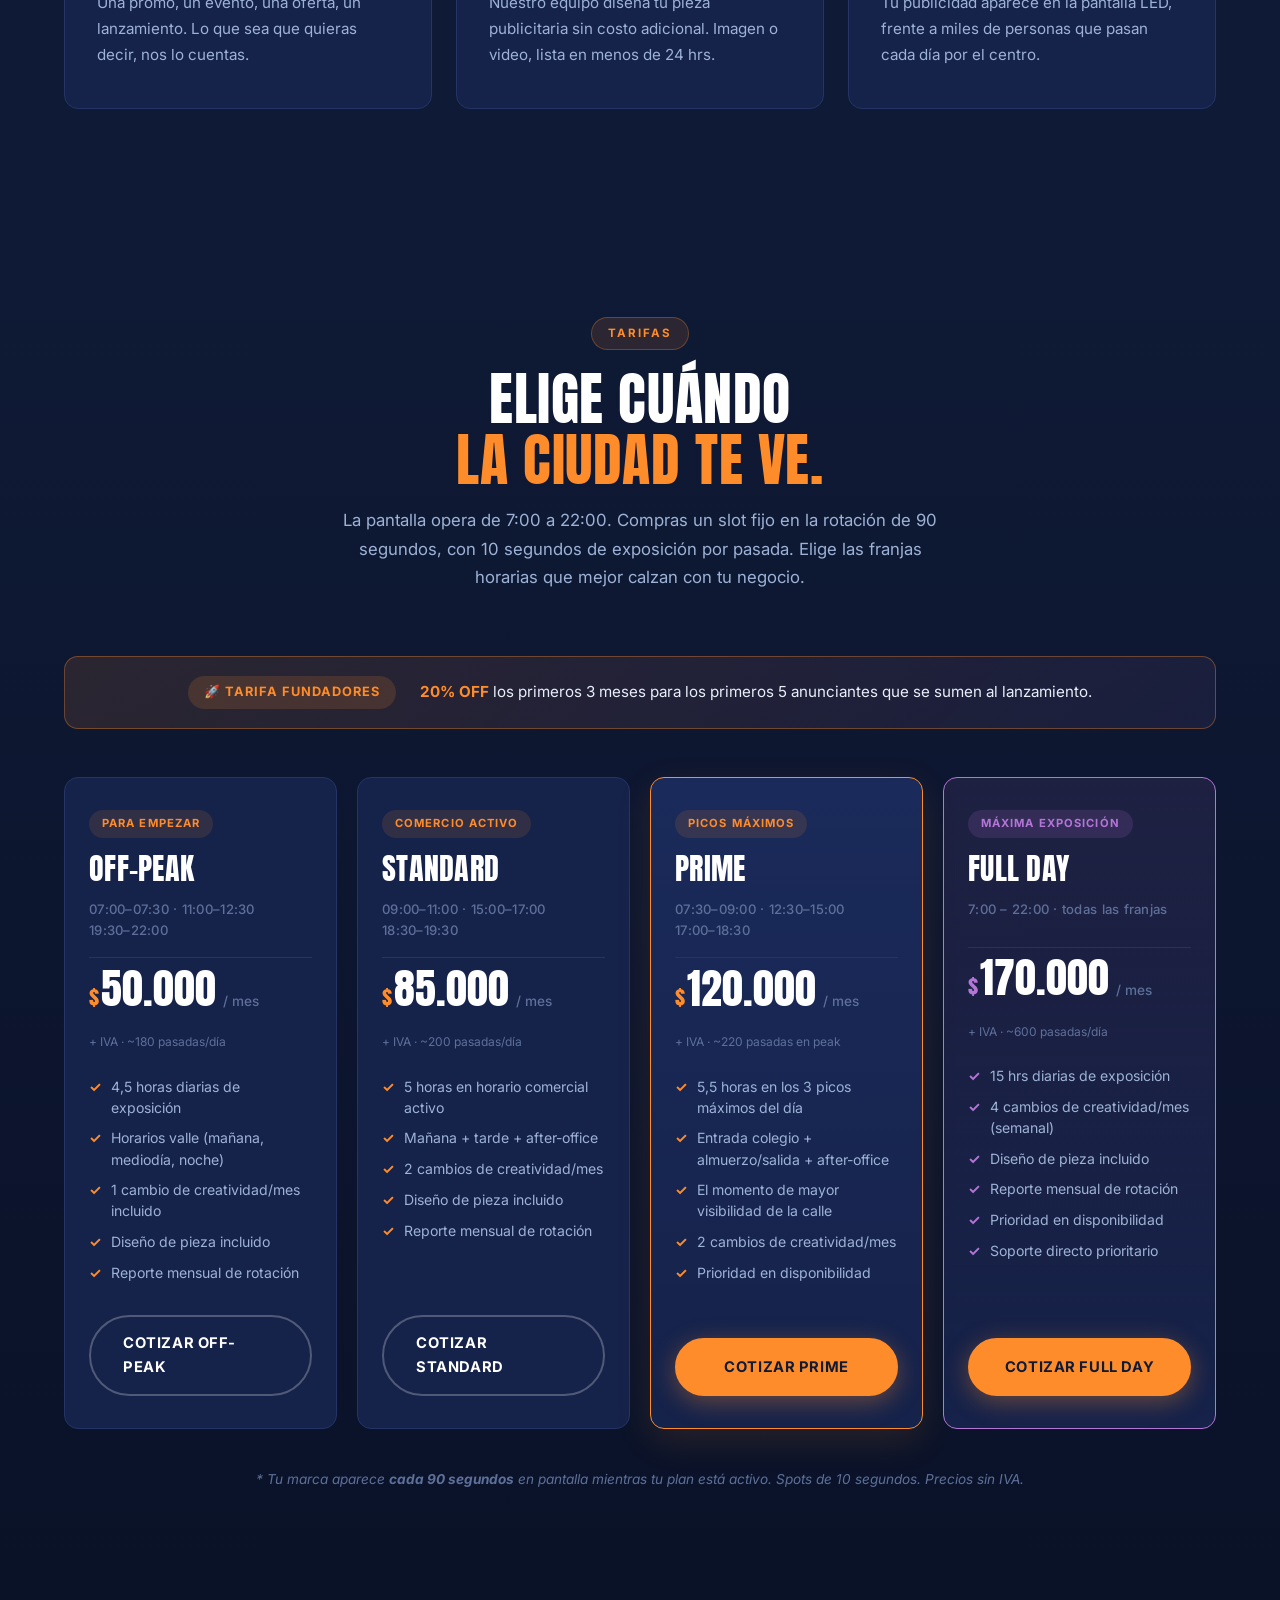
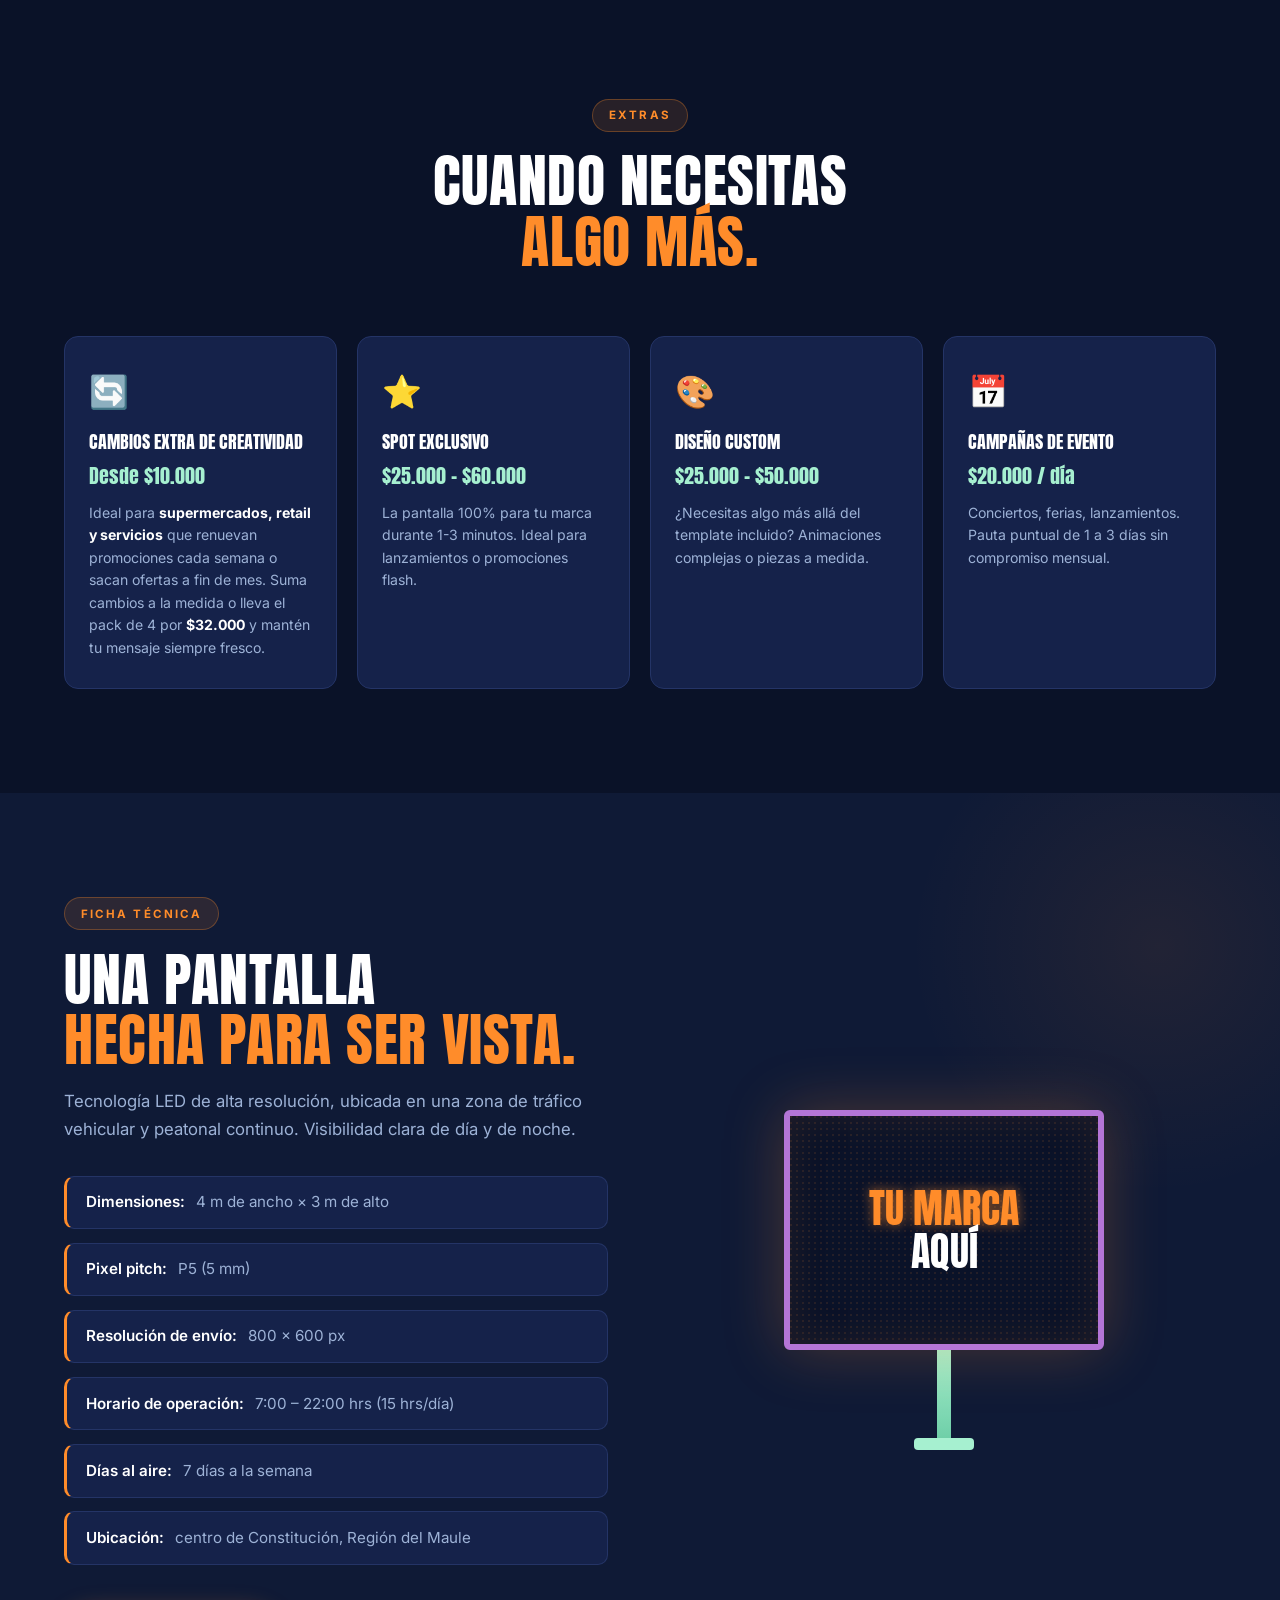
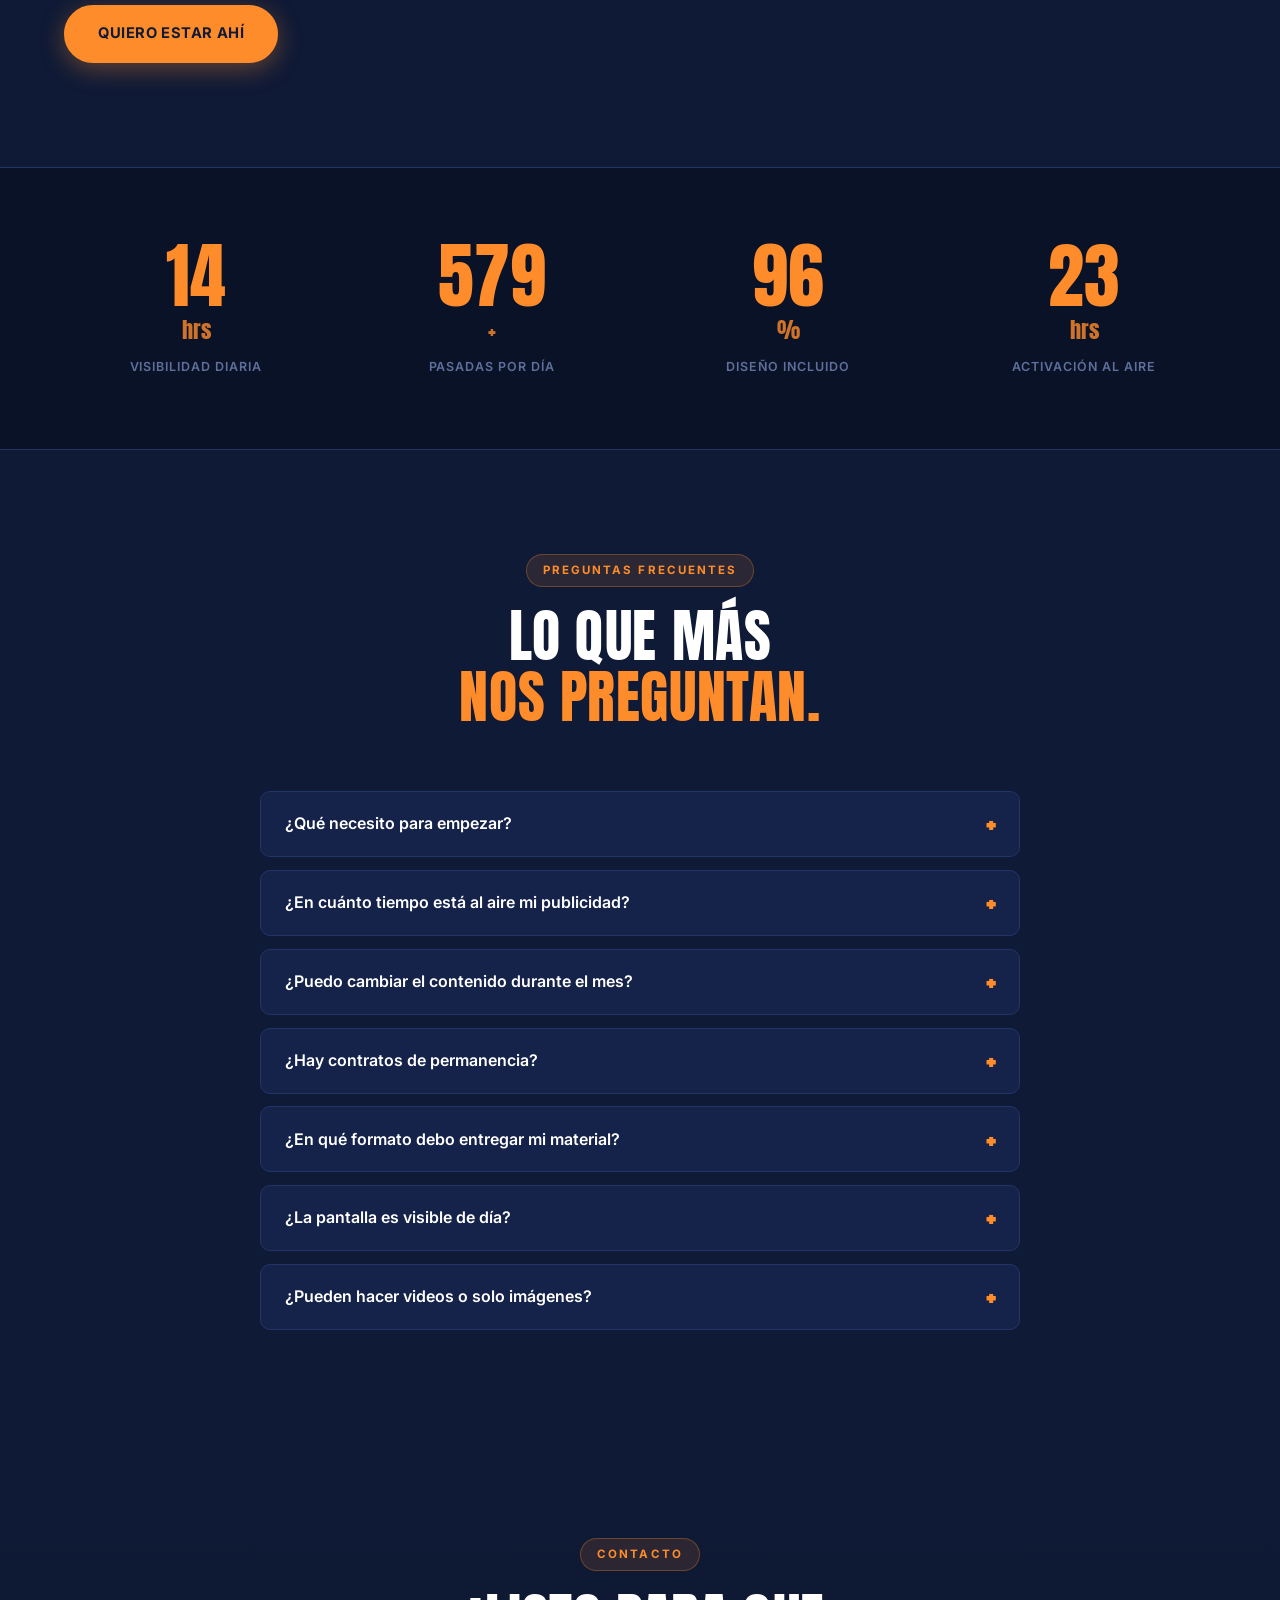
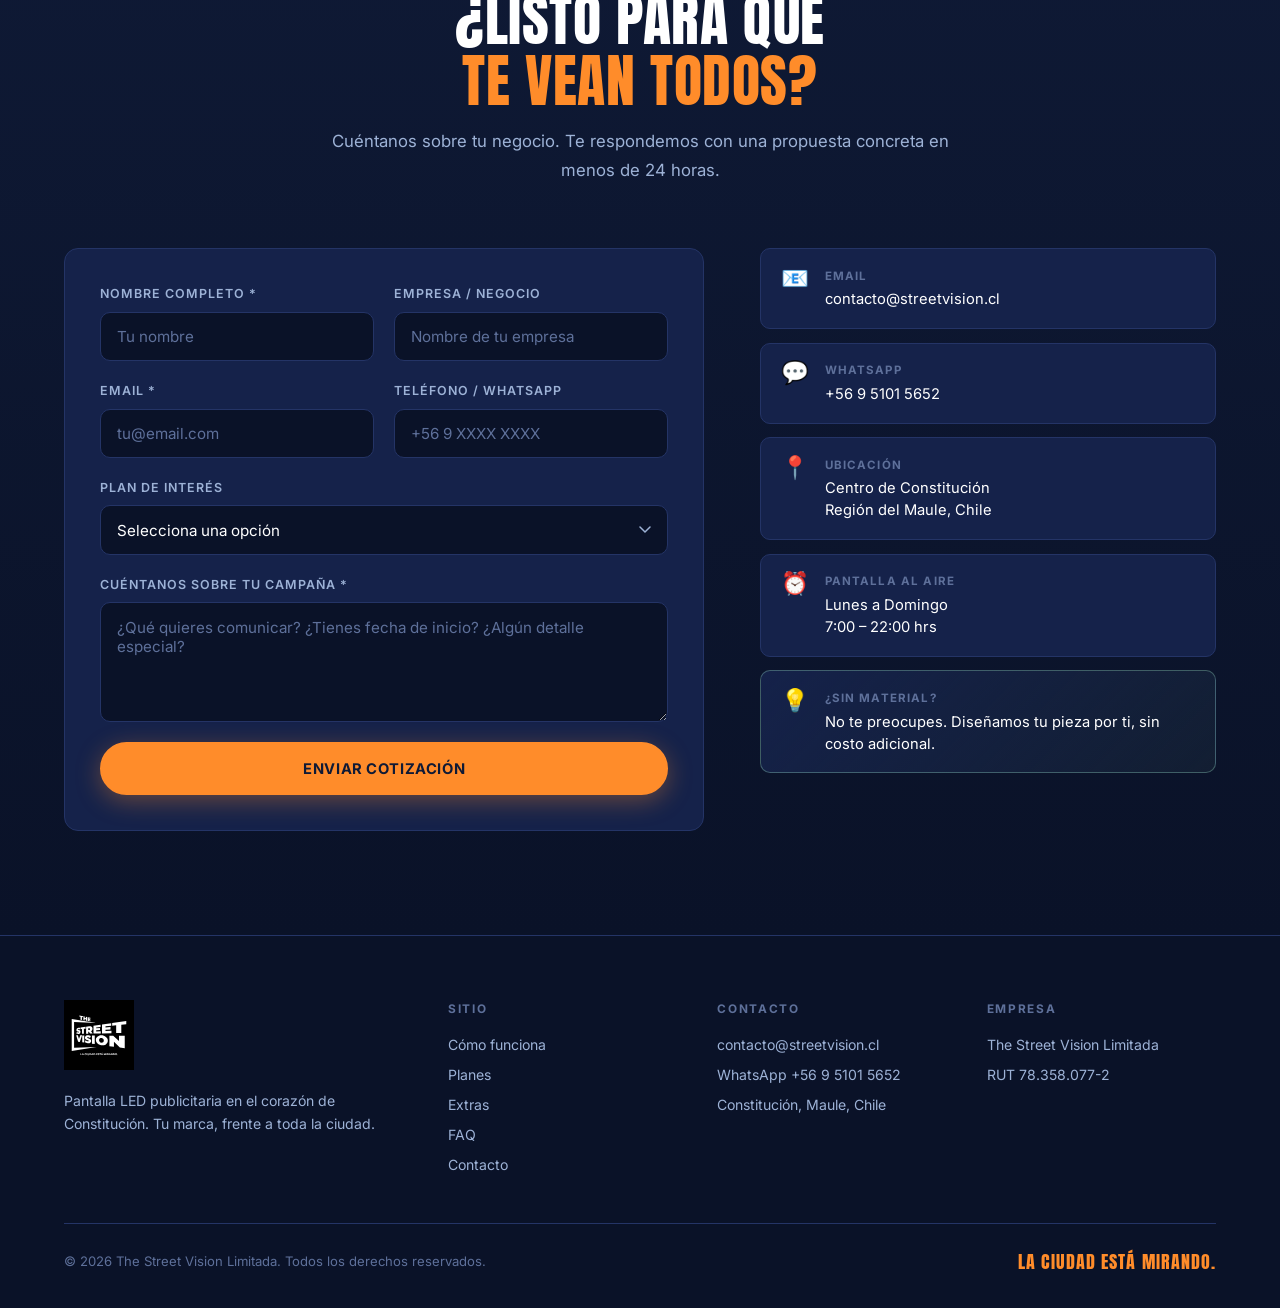
==== commit dab94c28: "fix: Off-Peak $35.000 → $50.000" ====
--- a/index.html
+++ b/index.html
@@ -194,7 +194,7 @@
           <p class="plan-hours">07:00–07:30 · 11:00–12:30<br/>19:30–22:00</p>
           <div class="plan-price">
             <span class="price-currency">$</span>
-            <span class="price-amount">35.000</span>
+            <span class="price-amount">50.000</span>
             <span class="price-period">/ mes</span>
           </div>
           <p class="plan-tax">+ IVA · ~180 pasadas/día</p>
@@ -476,7 +476,7 @@
             <label for="servicio">Plan de interés</label>
             <select id="servicio" name="servicio">
               <option value="">Selecciona una opción</option>
-              <option value="Off-Peak">Off-Peak — $35.000/mes</option>
+              <option value="Off-Peak">Off-Peak — $50.000/mes</option>
               <option value="Standard">Standard — $85.000/mes</option>
               <option value="Prime">Prime — $120.000/mes</option>
               <option value="Full Day">Full Day — $170.000/mes</option>
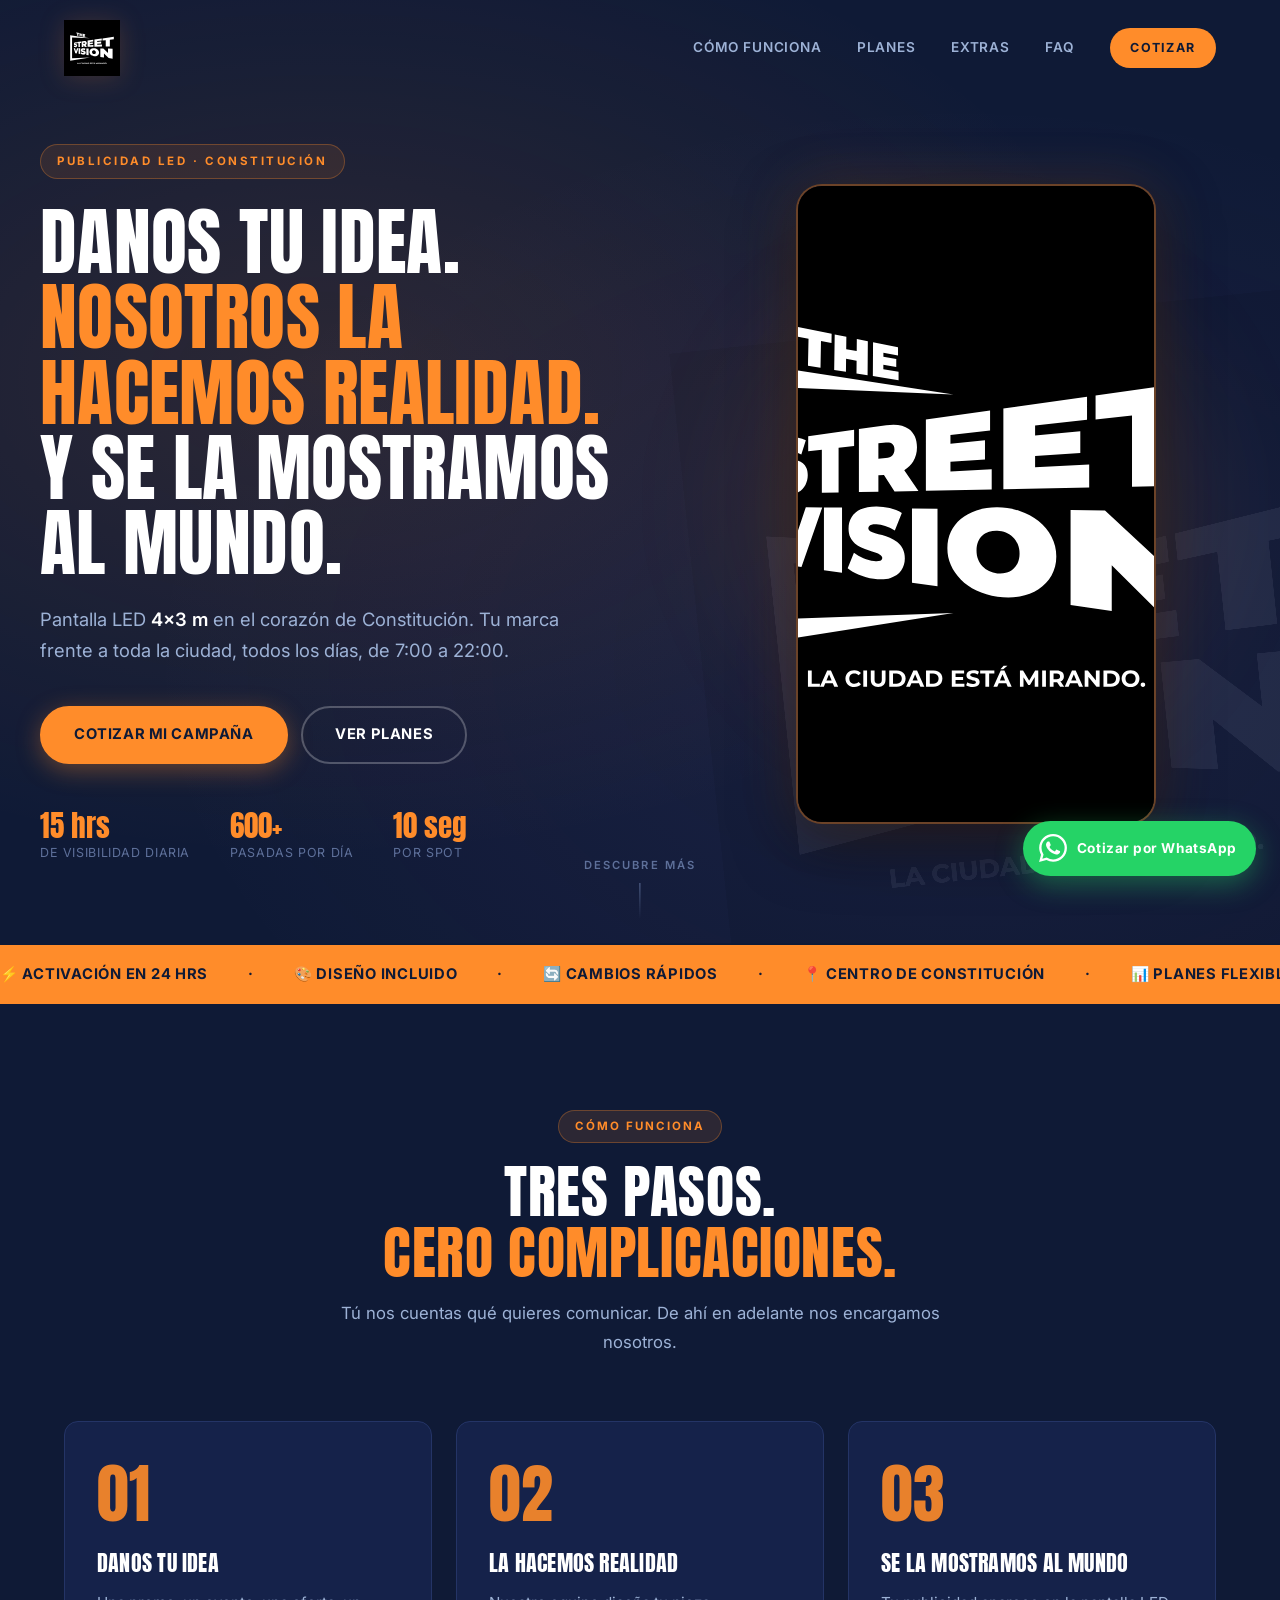
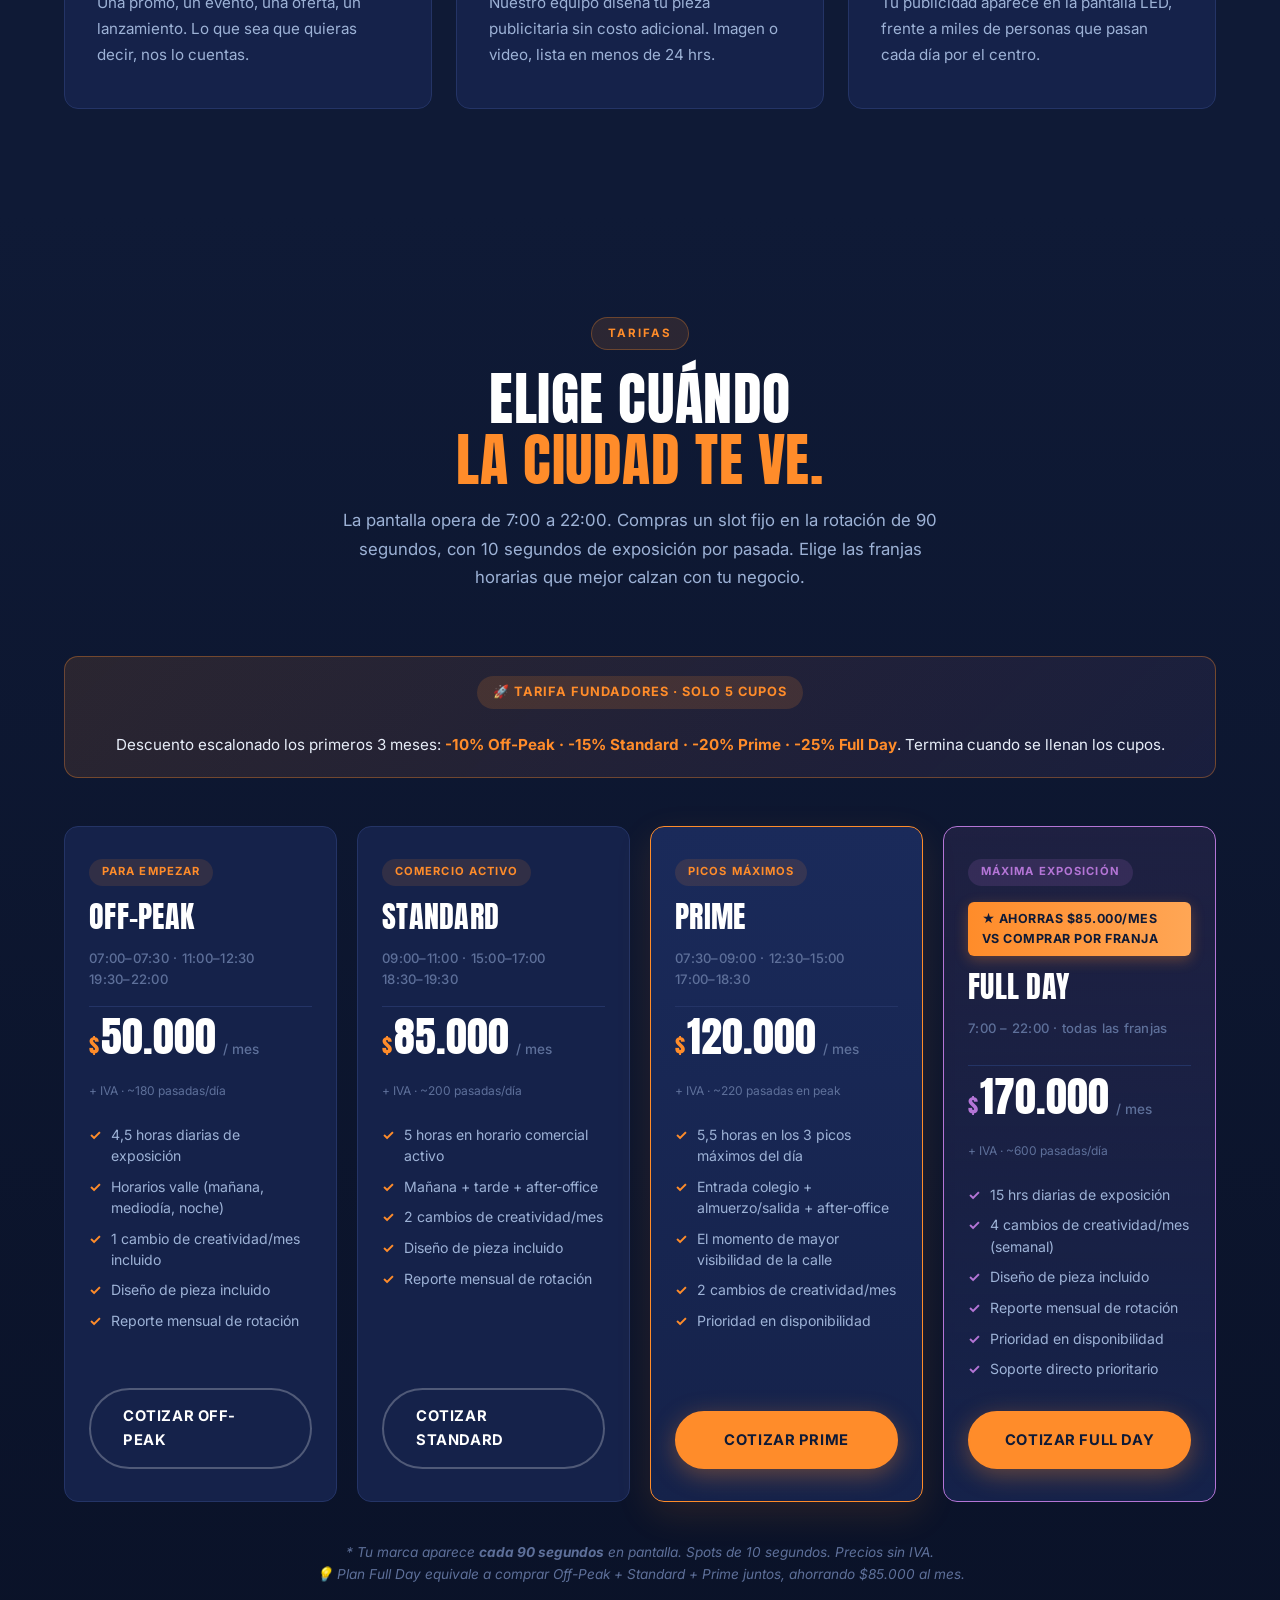
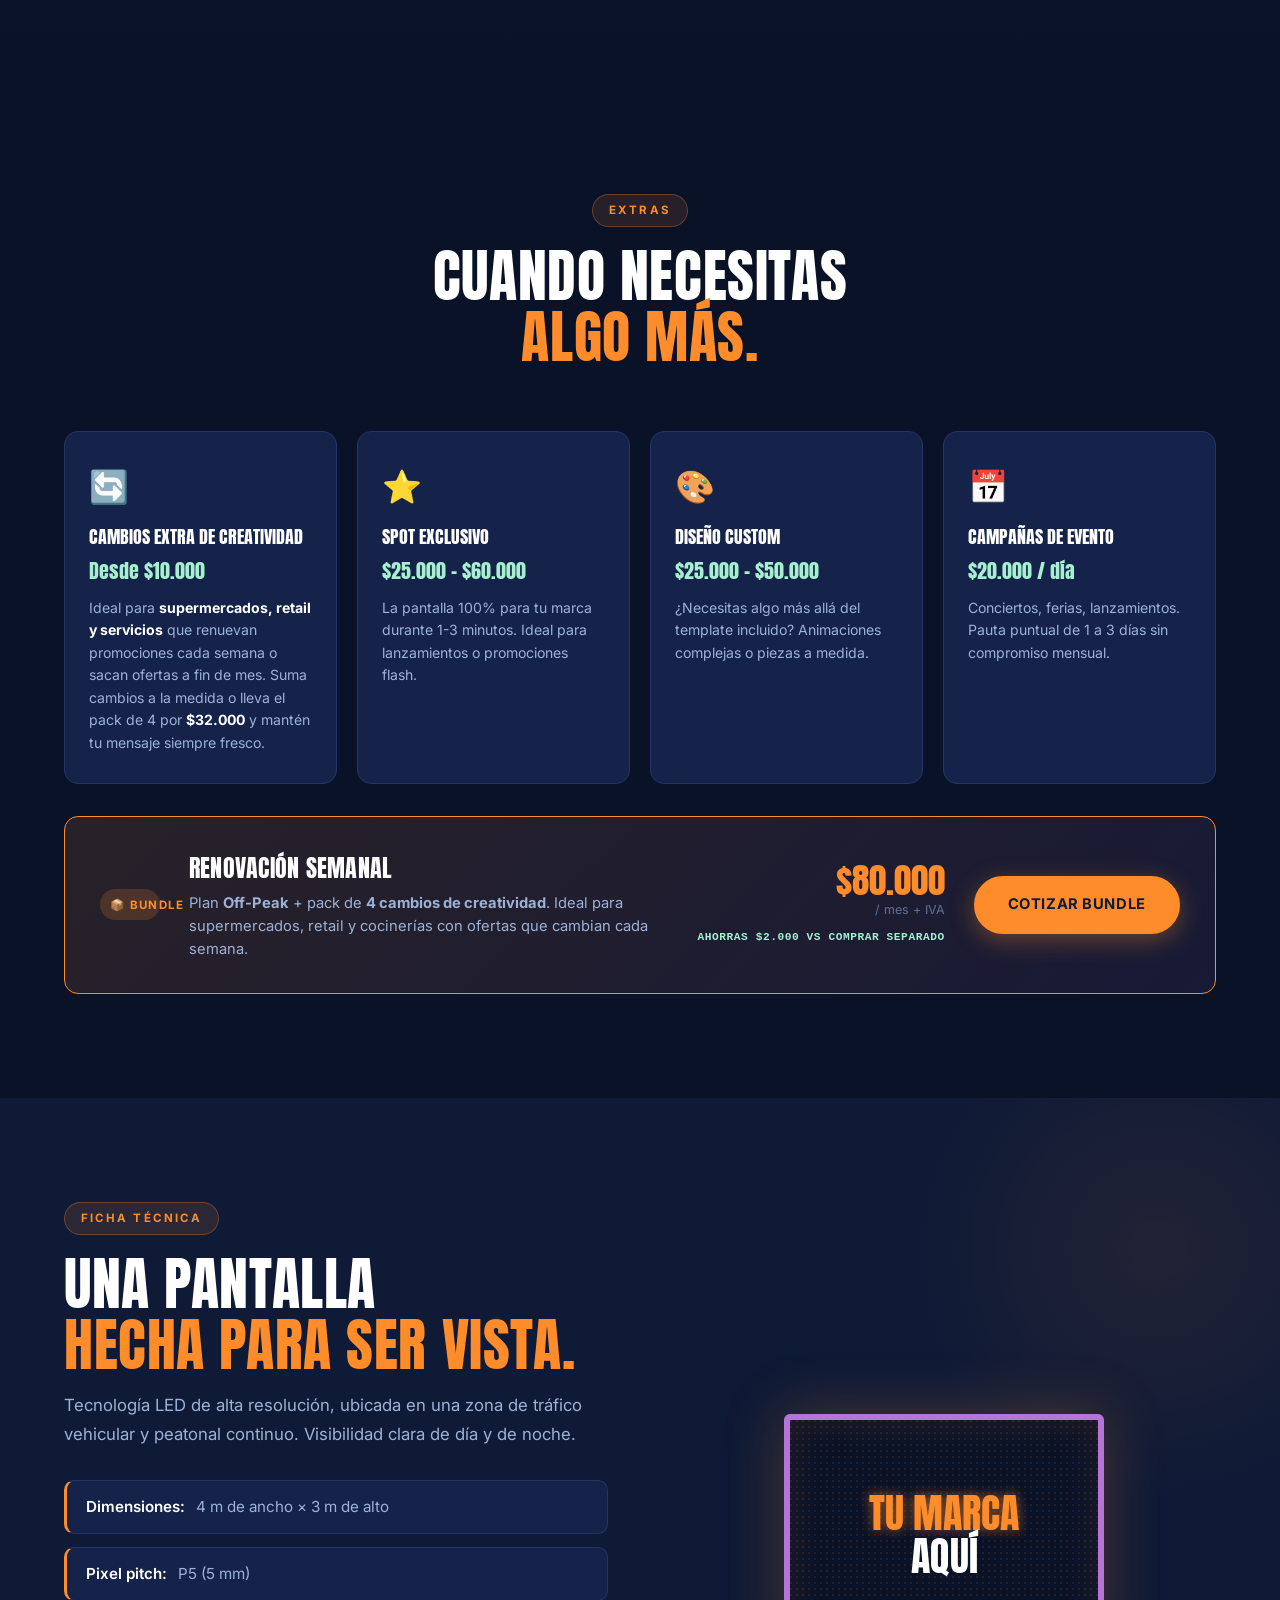
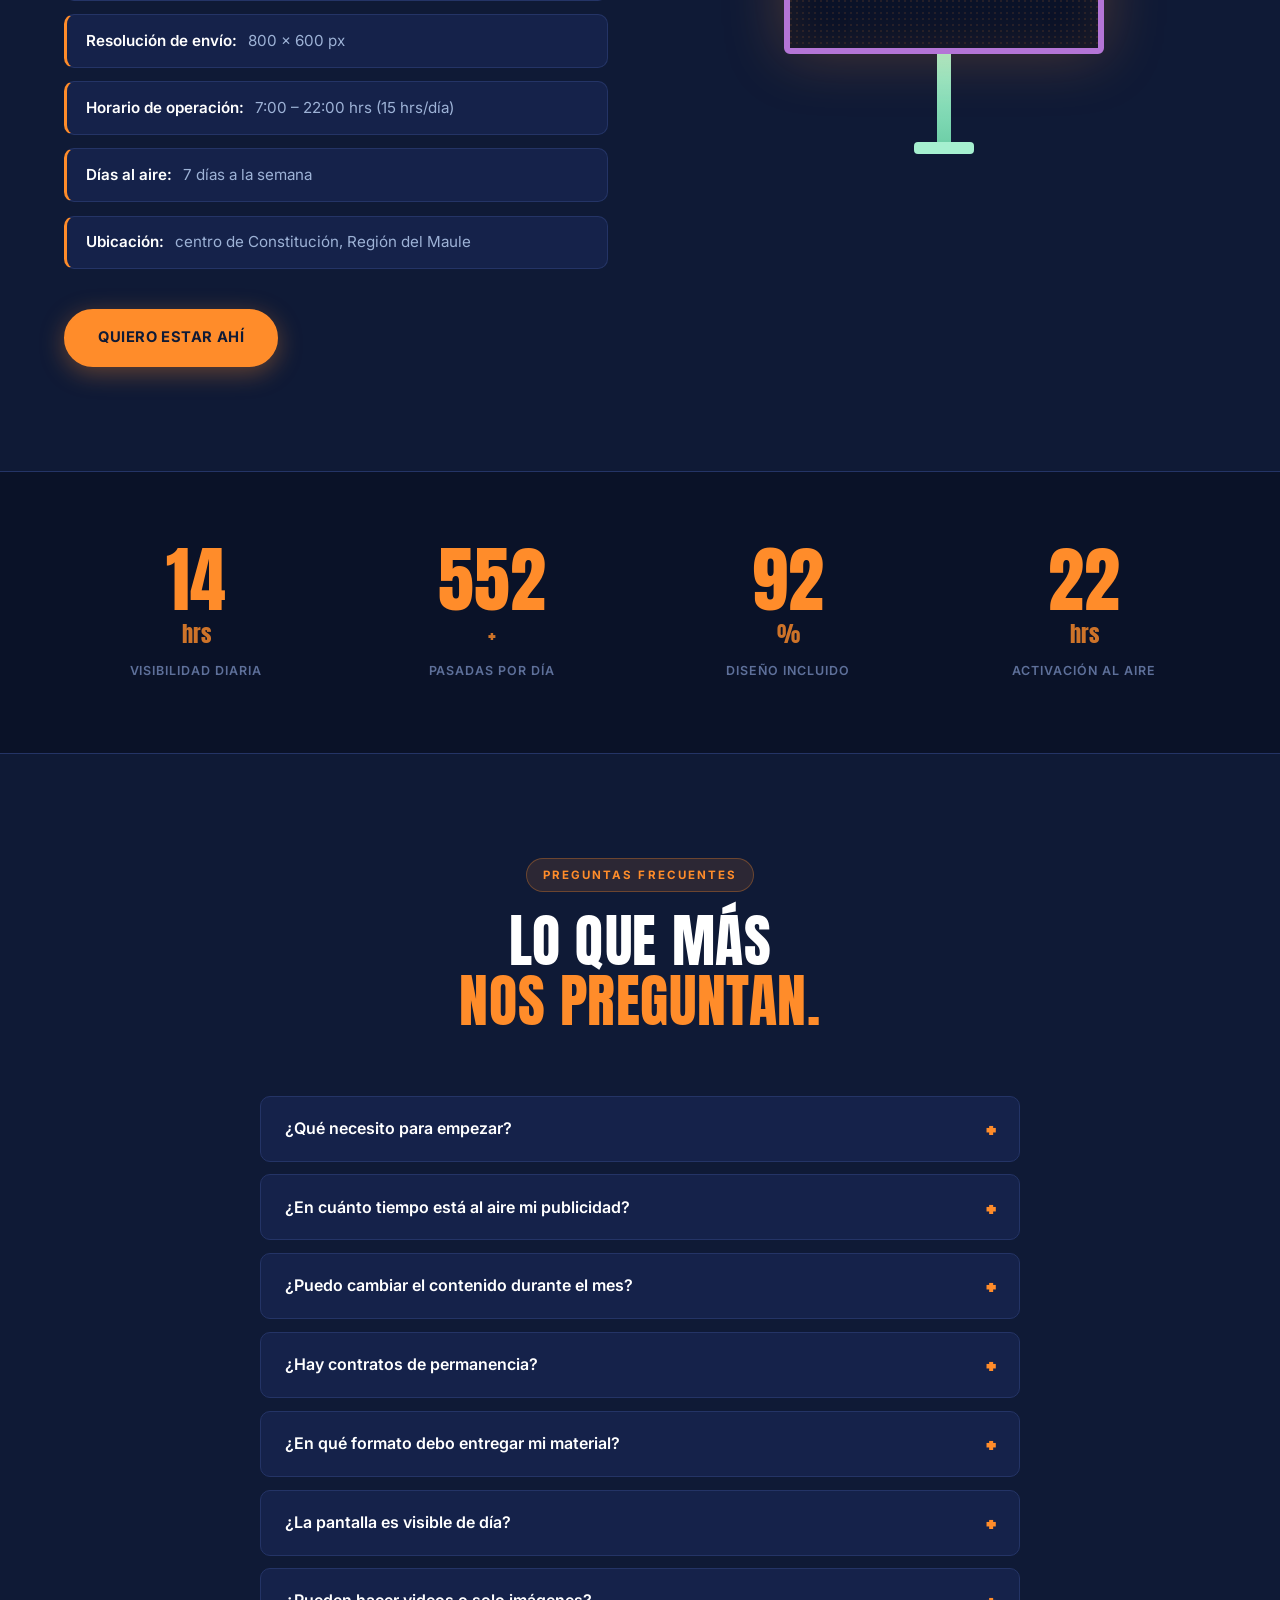
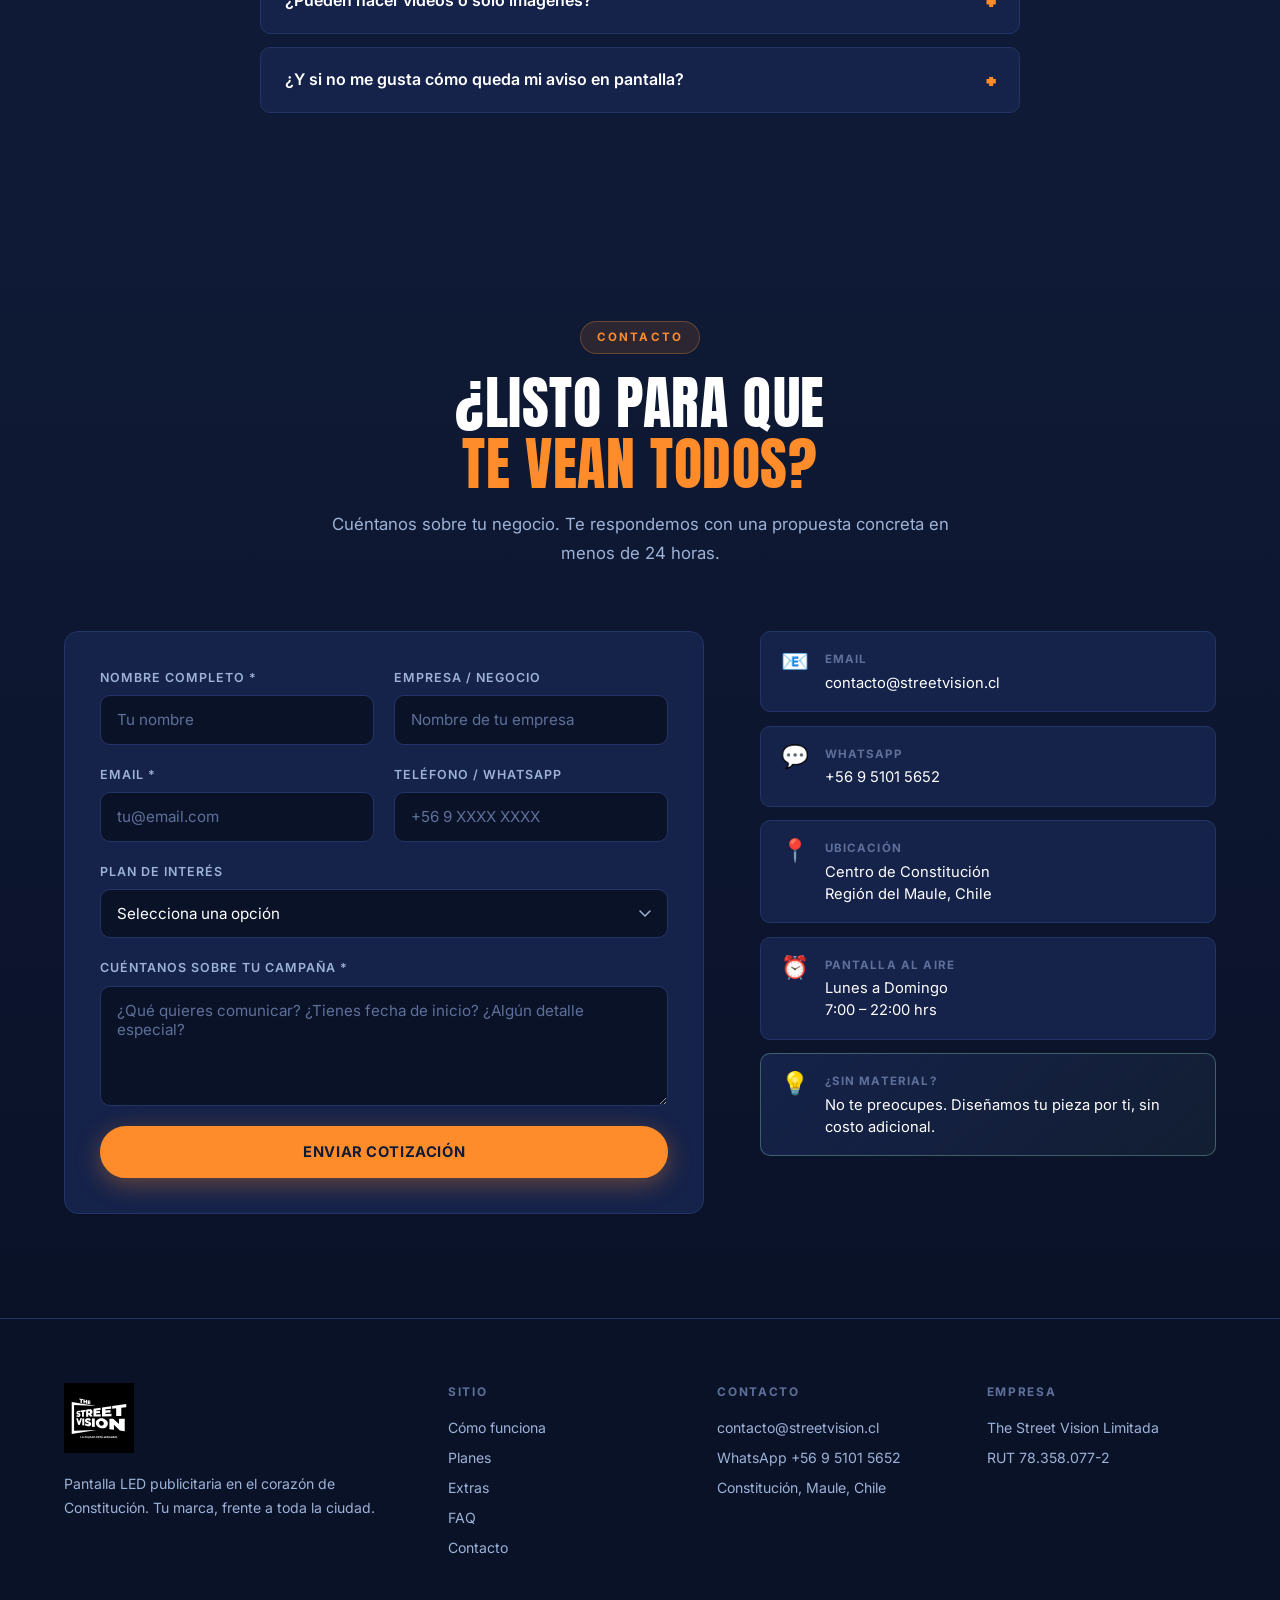
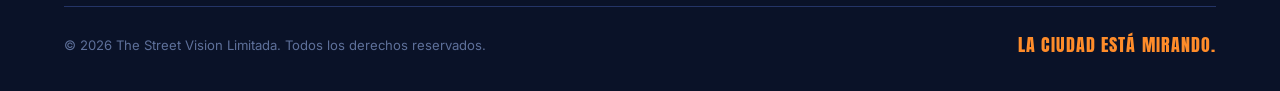
==== commit 48b63997: "feat: 6 cambios pricing-strategy aplicados 1. Banner Fundadores con descuentos diferenciados (-10/-1" ====
--- a/index.html
+++ b/index.html
@@ -183,8 +183,8 @@
       </div>
 
       <div class="founder-banner" data-animate>
-        <span class="founder-badge">🚀 Tarifa Fundadores</span>
-        <p><strong>20% OFF</strong> los primeros 3 meses para los primeros 5 anunciantes que se sumen al lanzamiento.</p>
+        <span class="founder-badge">🚀 Tarifa Fundadores · Solo 5 cupos</span>
+        <p>Descuento escalonado los primeros 3 meses: <strong>-10% Off-Peak · -15% Standard · -20% Prime · -25% Full Day</strong>. Termina cuando se llenan los cupos.</p>
       </div>
 
       <div class="planes-grid">
@@ -250,6 +250,7 @@
 
         <div class="plan-card premium" data-animate>
           <div class="plan-tag premium-tag">Máxima exposición</div>
+          <div class="plan-savings">★ Ahorras $85.000/mes vs comprar por franja</div>
           <h3 class="plan-name">Full Day</h3>
           <p class="plan-hours">7:00 – 22:00 · todas las franjas</p>
           <div class="plan-price">
@@ -271,7 +272,8 @@
       </div>
 
       <p class="planes-note">
-        * Tu marca aparece <strong>cada 90 segundos</strong> en pantalla mientras tu plan está activo. Spots de 10 segundos. Precios sin IVA.
+        * Tu marca aparece <strong>cada 90 segundos</strong> en pantalla. Spots de 10 segundos. Precios sin IVA.<br/>
+        💡 Plan Full Day equivale a comprar Off-Peak + Standard + Prime juntos, ahorrando $85.000 al mes.
       </p>
     </div>
   </section>
@@ -314,6 +316,20 @@
           <p class="extra-price">$20.000 / día</p>
           <p>Conciertos, ferias, lanzamientos. Pauta puntual de 1 a 3 días sin compromiso mensual.</p>
         </div>
+      </div>
+
+      <div class="bundle-card" data-animate>
+        <div class="bundle-tag">📦 Bundle</div>
+        <div class="bundle-body">
+          <h3>Renovación Semanal</h3>
+          <p>Plan <strong>Off-Peak</strong> + pack de <strong>4 cambios de creatividad</strong>. Ideal para supermercados, retail y cocinerías con ofertas que cambian cada semana.</p>
+        </div>
+        <div class="bundle-price">
+          <span class="bundle-amount">$80.000</span>
+          <span class="bundle-period">/ mes + IVA</span>
+          <span class="bundle-saving">Ahorras $2.000 vs comprar separado</span>
+        </div>
+        <a href="#contacto" class="btn btn-primary">Cotizar bundle</a>
       </div>
     </div>
   </section>
@@ -424,6 +440,10 @@
         <details class="faq-item" data-animate>
           <summary>¿Pueden hacer videos o solo imágenes?</summary>
           <p>Ambos. Tu spot puede ser una imagen estática o un video animado de hasta 10 segundos por pasada.</p>
+        </details>
+        <details class="faq-item" data-animate>
+          <summary>¿Y si no me gusta cómo queda mi aviso en pantalla?</summary>
+          <p>Te ofrecemos <strong>Garantía Primera Semana</strong>: si en los primeros 7 días al aire no estás conforme con cómo se ve tu pieza, la <strong>rediseñamos sin costo</strong>. Si aún así no te convence, devolvemos el <strong>100% del primer mes</strong>. Sin letra chica.</p>
         </details>
       </div>
     </div>
--- a/style.css
+++ b/style.css
@@ -642,6 +642,18 @@
   color: var(--lila);
   background-color: rgba(180, 117, 214, 0.15);
 }
+.plan-savings {
+  font-size: 0.78rem;
+  font-weight: 700;
+  letter-spacing: 0.04em;
+  text-transform: uppercase;
+  color: var(--bg);
+  background: linear-gradient(90deg, var(--accent) 0%, var(--accent-hi) 100%);
+  padding: 0.45rem 0.85rem;
+  border-radius: 6px;
+  align-self: flex-start;
+  box-shadow: 0 4px 14px rgba(255, 140, 42, 0.3);
+}
 .plan-name {
   font-family: var(--font-display);
   font-weight: 400;
@@ -727,6 +739,80 @@
   padding: var(--section-py) 0;
   background-color: var(--bg-deep);
 }
+.bundle-card {
+  margin-top: 2rem;
+  background: linear-gradient(135deg, rgba(255, 140, 42, 0.12), rgba(180, 117, 214, 0.08));
+  border: 1px solid var(--accent);
+  border-radius: var(--radius);
+  padding: 2rem 2.2rem;
+  display: grid;
+  grid-template-columns: 60px 1fr auto auto;
+  gap: 1.8rem;
+  align-items: center;
+}
+.bundle-tag {
+  font-size: 0.72rem;
+  font-weight: 700;
+  letter-spacing: 0.12em;
+  text-transform: uppercase;
+  color: var(--accent);
+  background: rgba(255, 140, 42, 0.18);
+  padding: 0.4rem 0.6rem;
+  border-radius: 100px;
+  white-space: nowrap;
+  text-align: center;
+}
+.bundle-body h3 {
+  font-family: var(--font-display);
+  font-weight: 400;
+  font-size: 1.5rem;
+  text-transform: uppercase;
+  color: var(--white);
+  letter-spacing: 0.01em;
+  margin-bottom: 0.3rem;
+}
+.bundle-body p {
+  font-size: 0.92rem;
+  color: var(--text-soft);
+  line-height: 1.55;
+  max-width: 60ch;
+}
+.bundle-price {
+  display: flex;
+  flex-direction: column;
+  align-items: flex-end;
+  gap: 0.15rem;
+  white-space: nowrap;
+}
+.bundle-amount {
+  font-family: var(--font-display);
+  font-weight: 400;
+  font-size: 2.2rem;
+  color: var(--accent);
+  line-height: 1;
+}
+.bundle-period {
+  font-size: 0.78rem;
+  color: var(--text-mute);
+}
+.bundle-saving {
+  font-family: var(--font-mono, monospace);
+  font-size: 0.7rem;
+  font-weight: 600;
+  letter-spacing: 0.05em;
+  color: var(--mint);
+  margin-top: 0.4rem;
+  text-transform: uppercase;
+}
+@media (max-width: 980px) {
+  .bundle-card {
+    grid-template-columns: 1fr;
+    gap: 1rem;
+  }
+  .bundle-tag { justify-self: flex-start; }
+  .bundle-price { align-items: flex-start; }
+}
+
 .extras-grid {
   display: grid;
   grid-template-columns: repeat(4, 1fr);
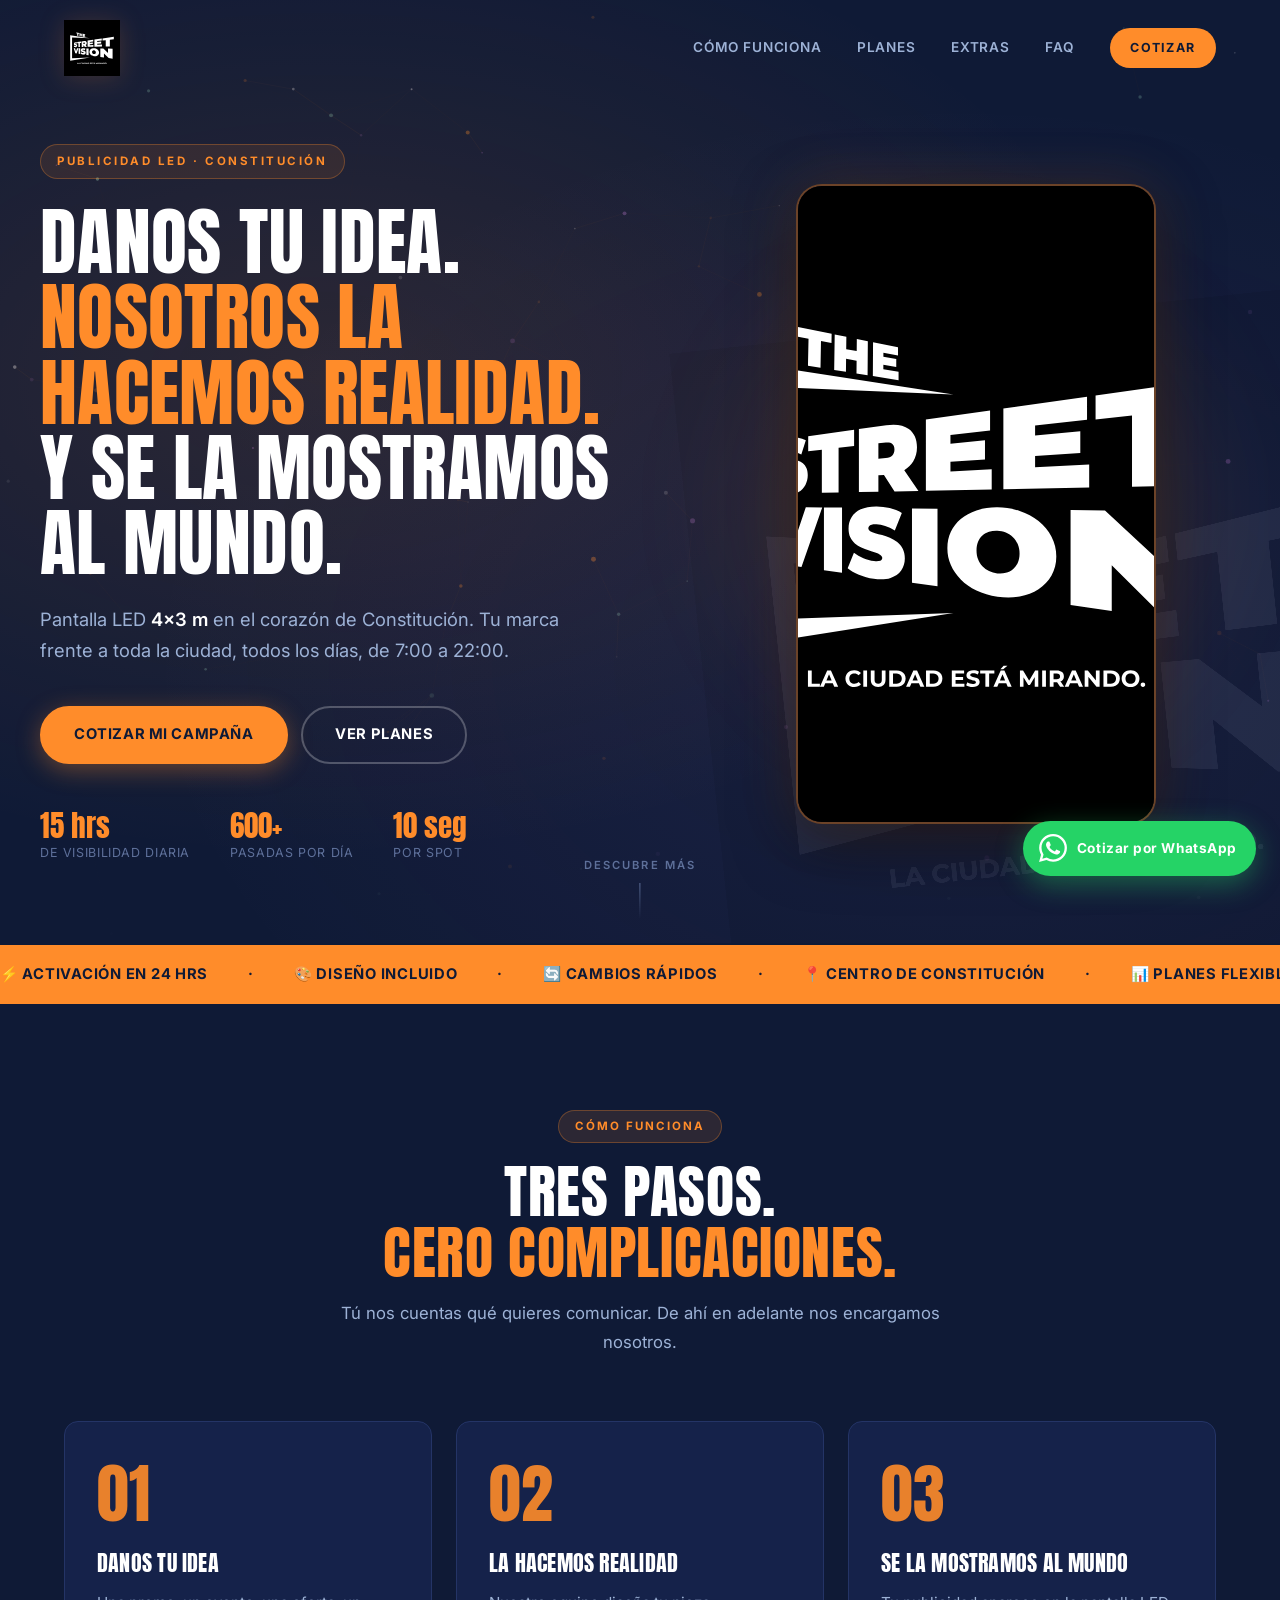
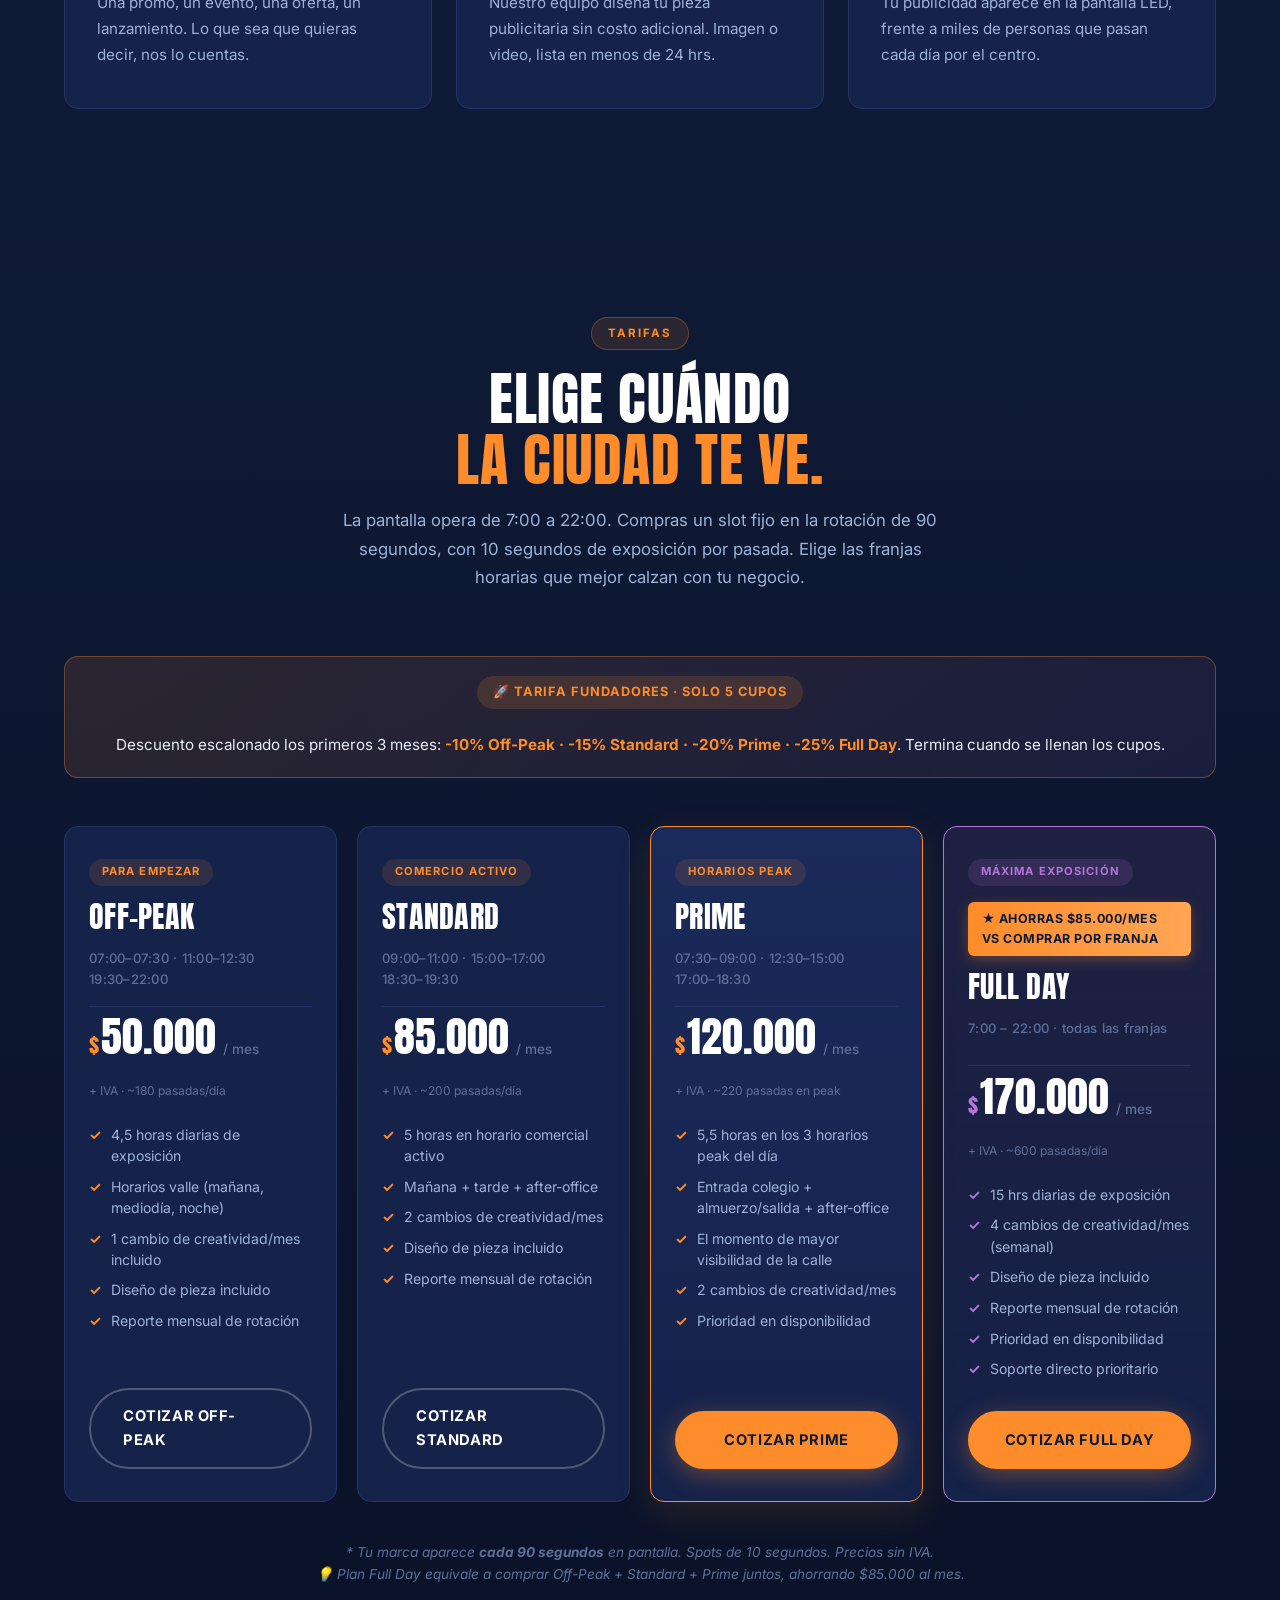
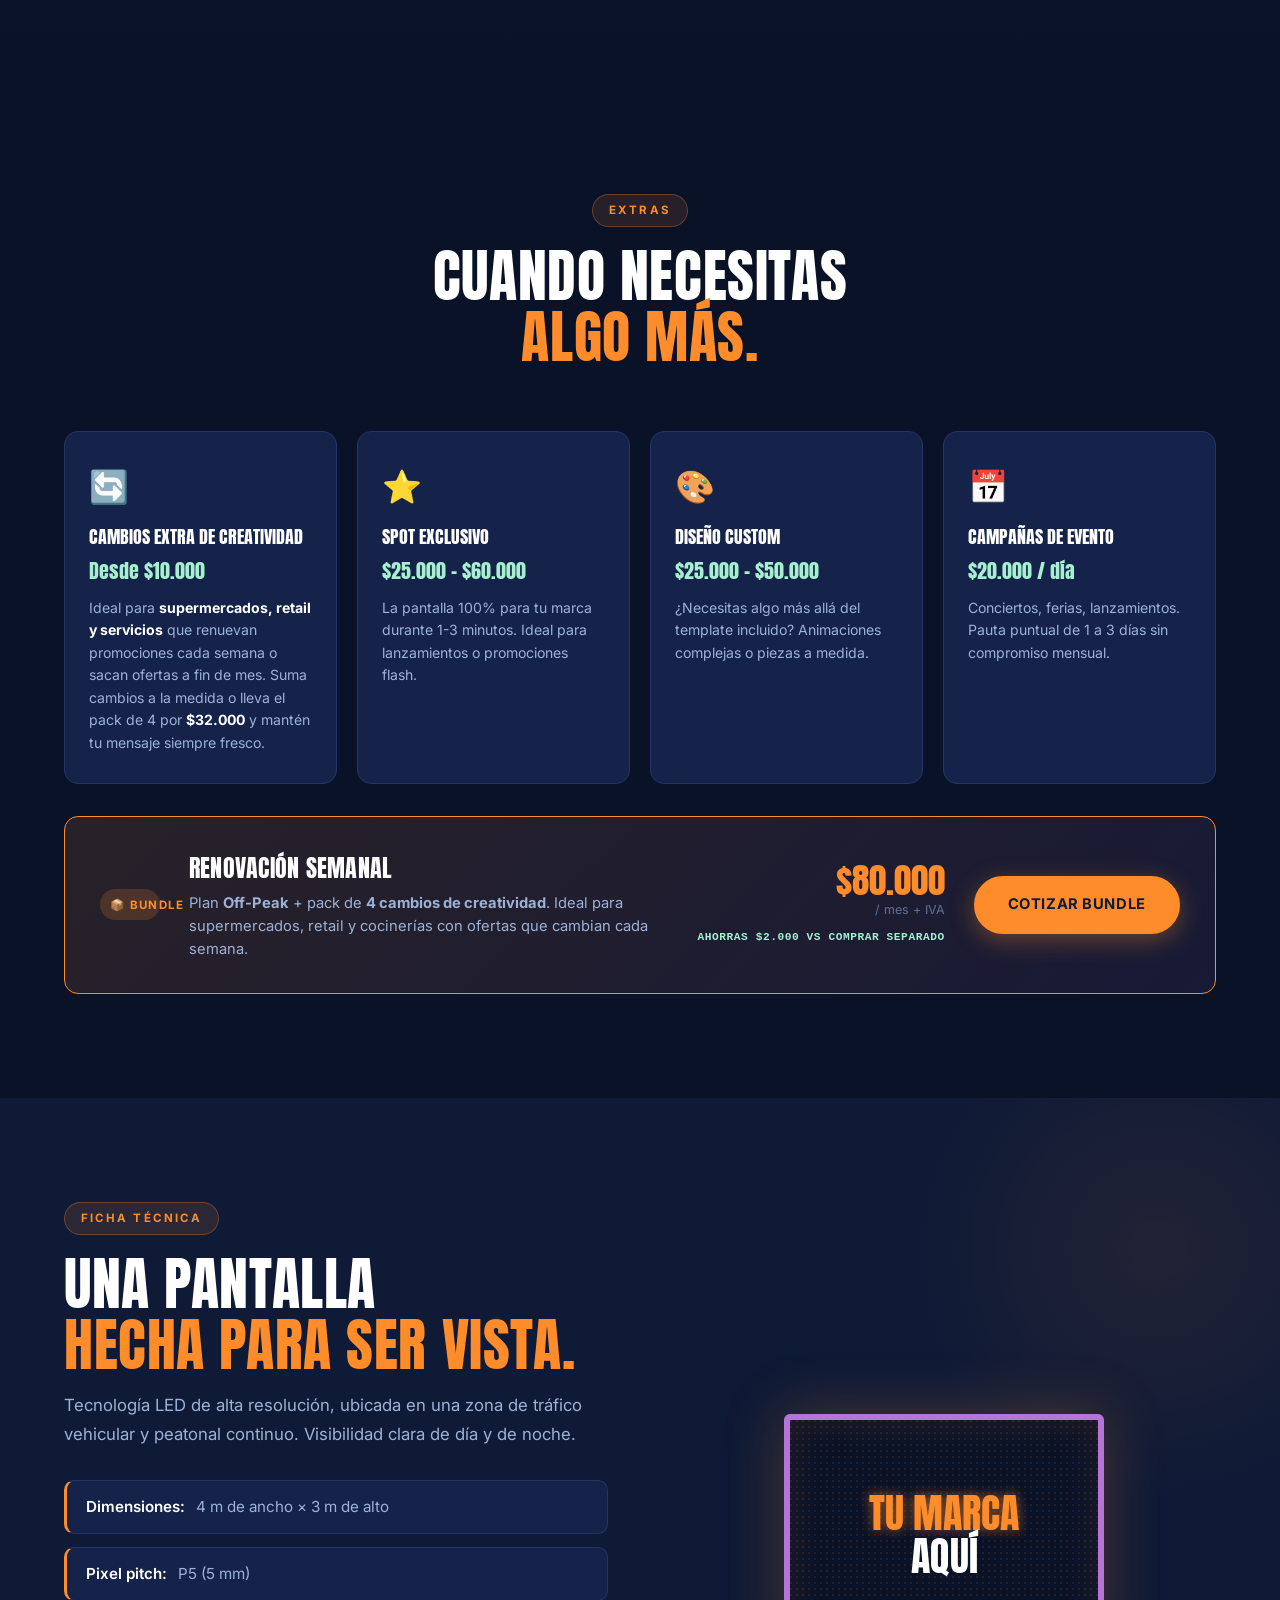
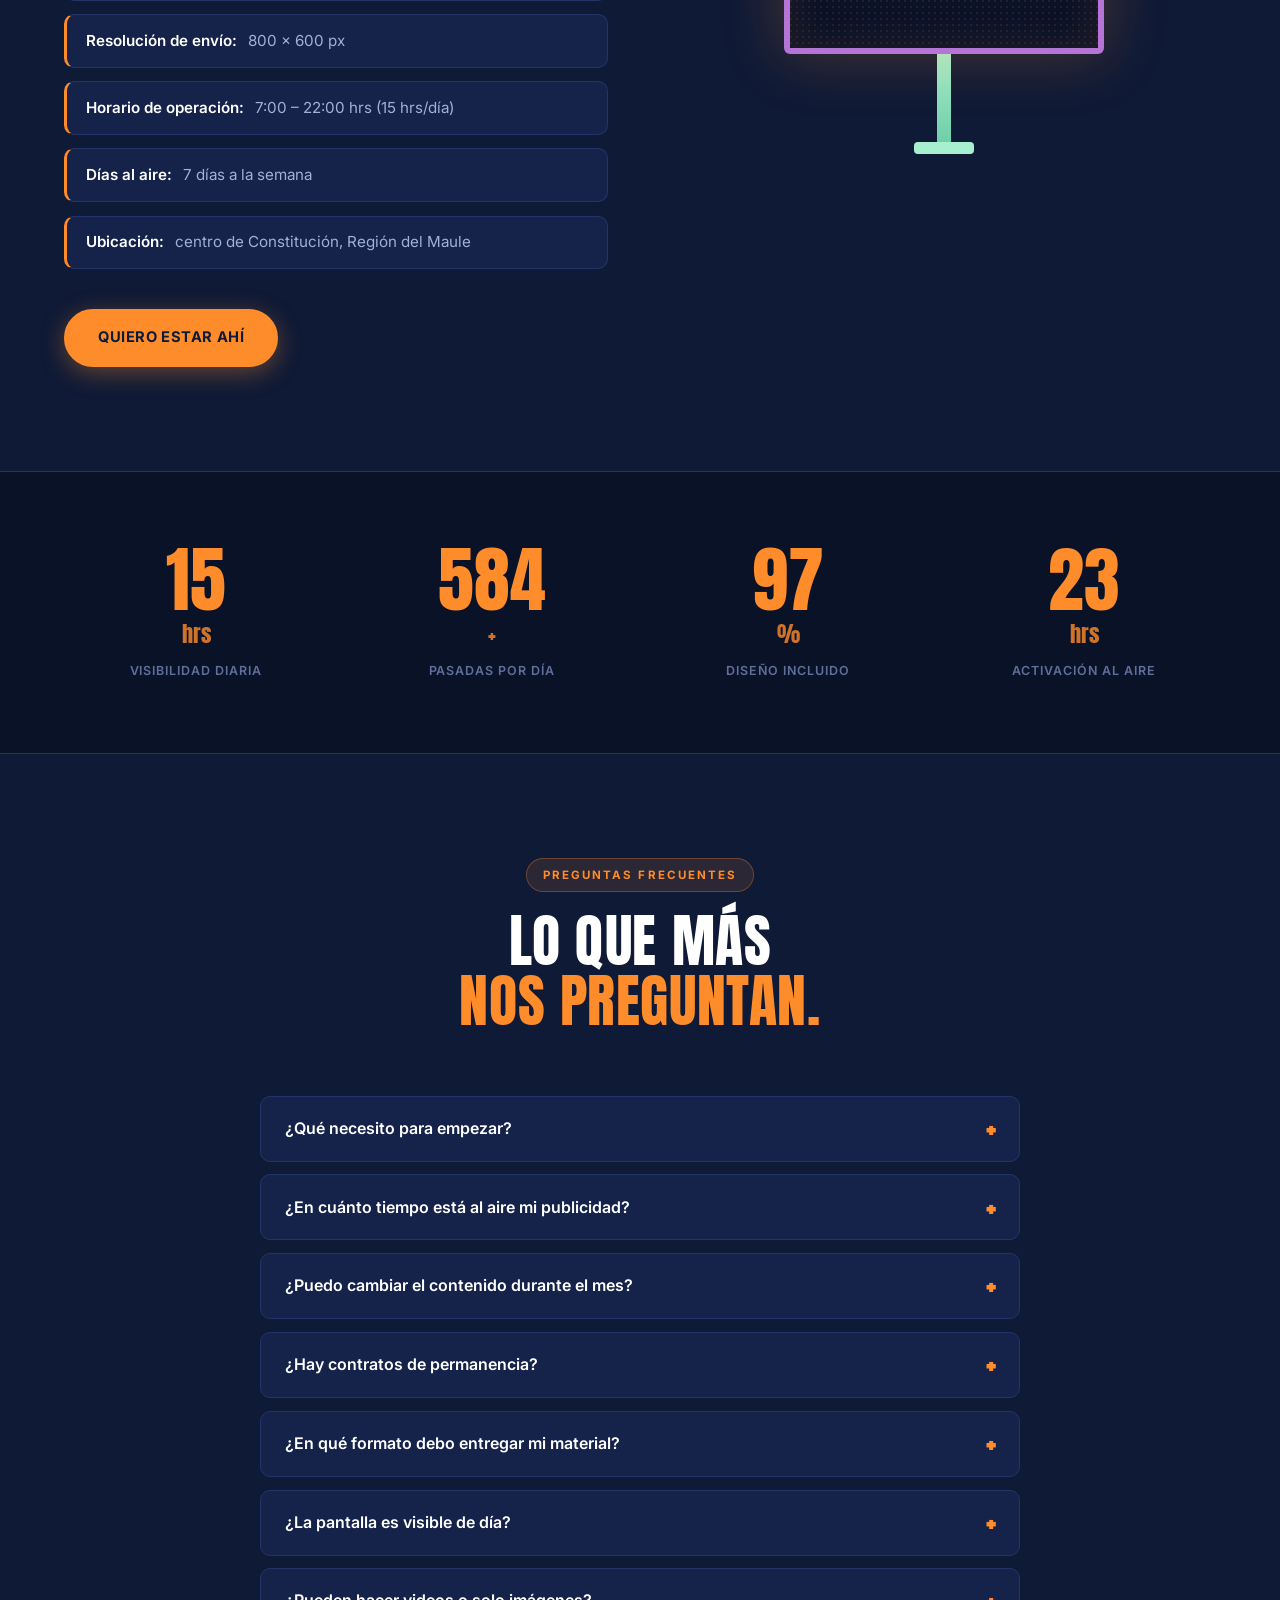
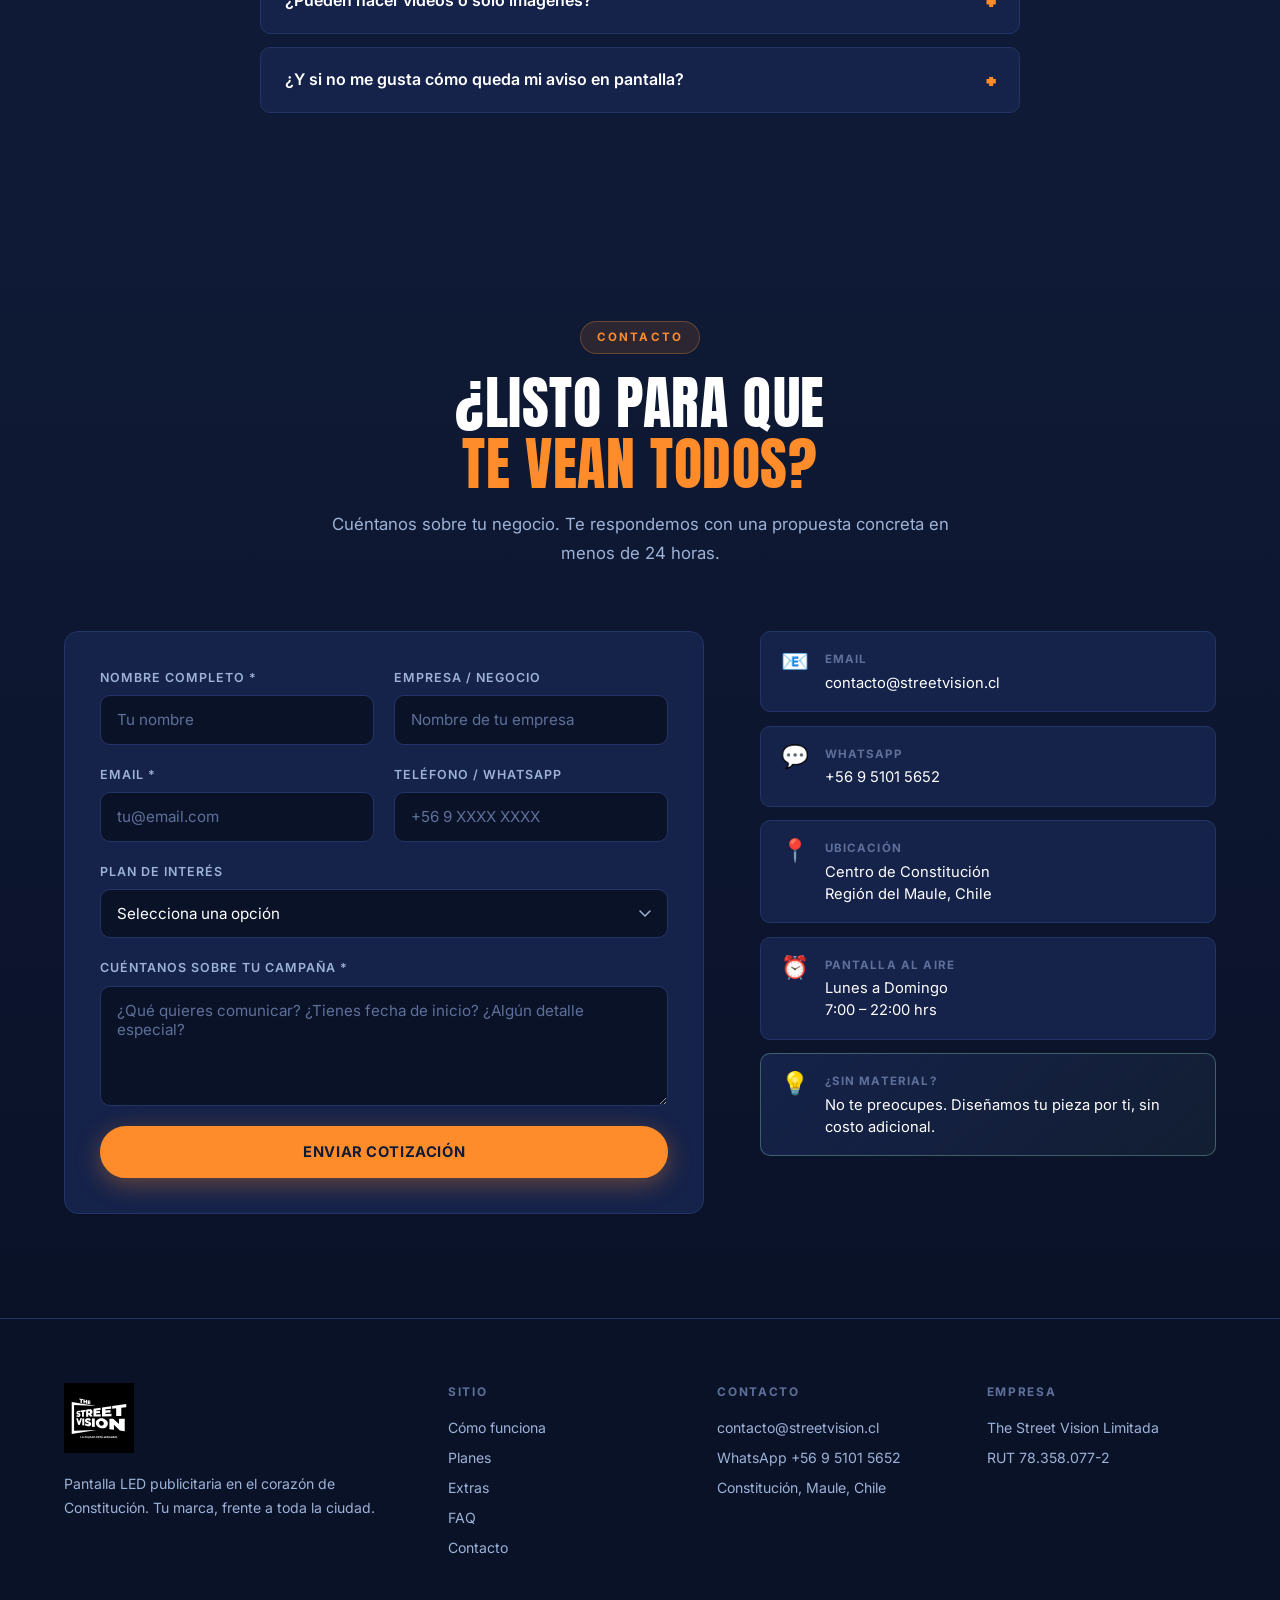
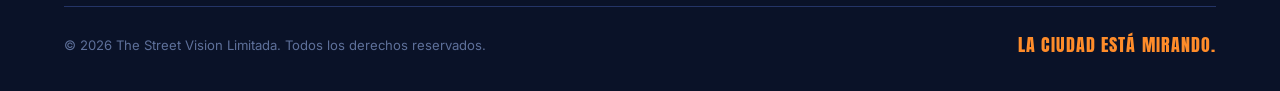
==== commit 7e656963: "copy: 'Picos máximos' → 'Horarios peak' (más corto y reconocible)" ====
--- a/index.html
+++ b/index.html
@@ -229,7 +229,7 @@
         </div>
 
         <div class="plan-card highlighted" data-animate>
-          <div class="plan-tag">Picos máximos</div>
+          <div class="plan-tag">Horarios peak</div>
           <h3 class="plan-name">Prime</h3>
           <p class="plan-hours">07:30–09:00 · 12:30–15:00<br/>17:00–18:30</p>
           <div class="plan-price">
@@ -239,7 +239,7 @@
           </div>
           <p class="plan-tax">+ IVA · ~220 pasadas en peak</p>
           <ul class="plan-features">
-            <li>5,5 horas en los 3 picos máximos del día</li>
+            <li>5,5 horas en los 3 horarios peak del día</li>
             <li>Entrada colegio + almuerzo/salida + after-office</li>
             <li>El momento de mayor visibilidad de la calle</li>
             <li>2 cambios de creatividad/mes</li>
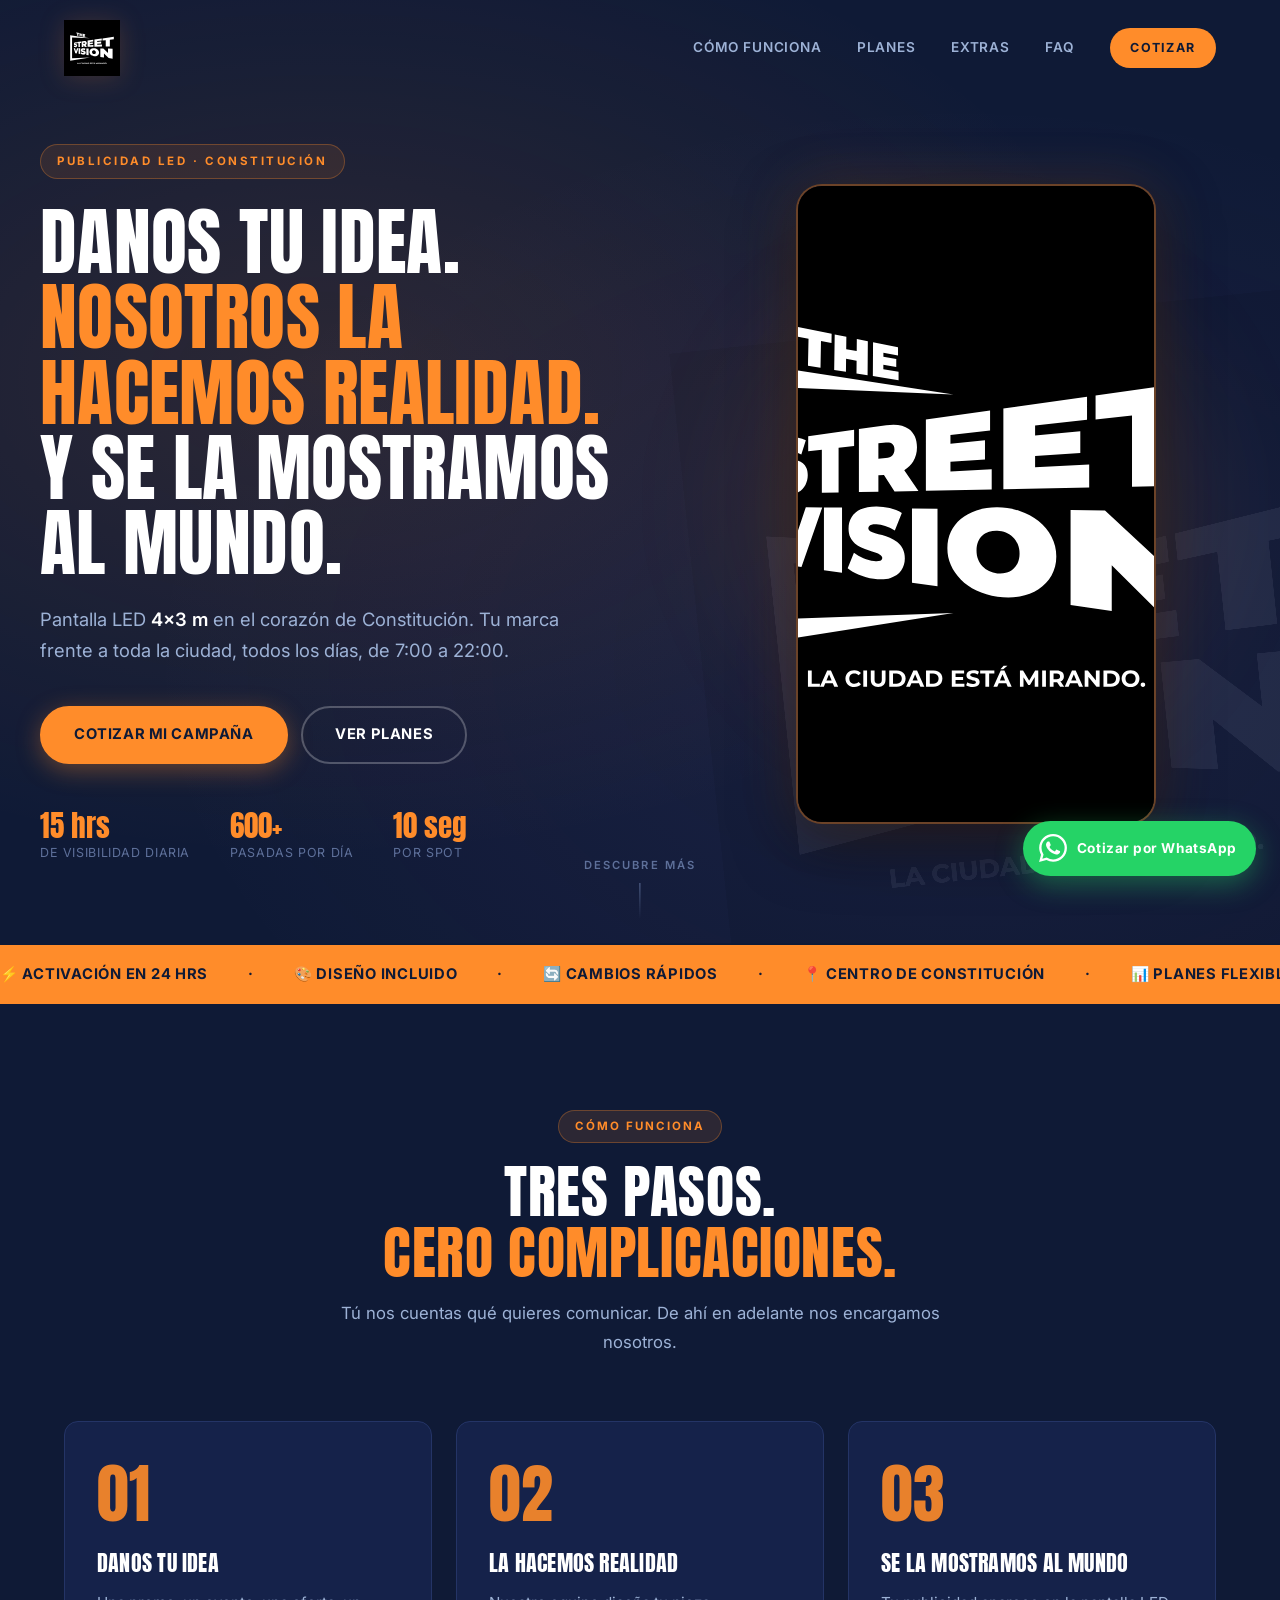
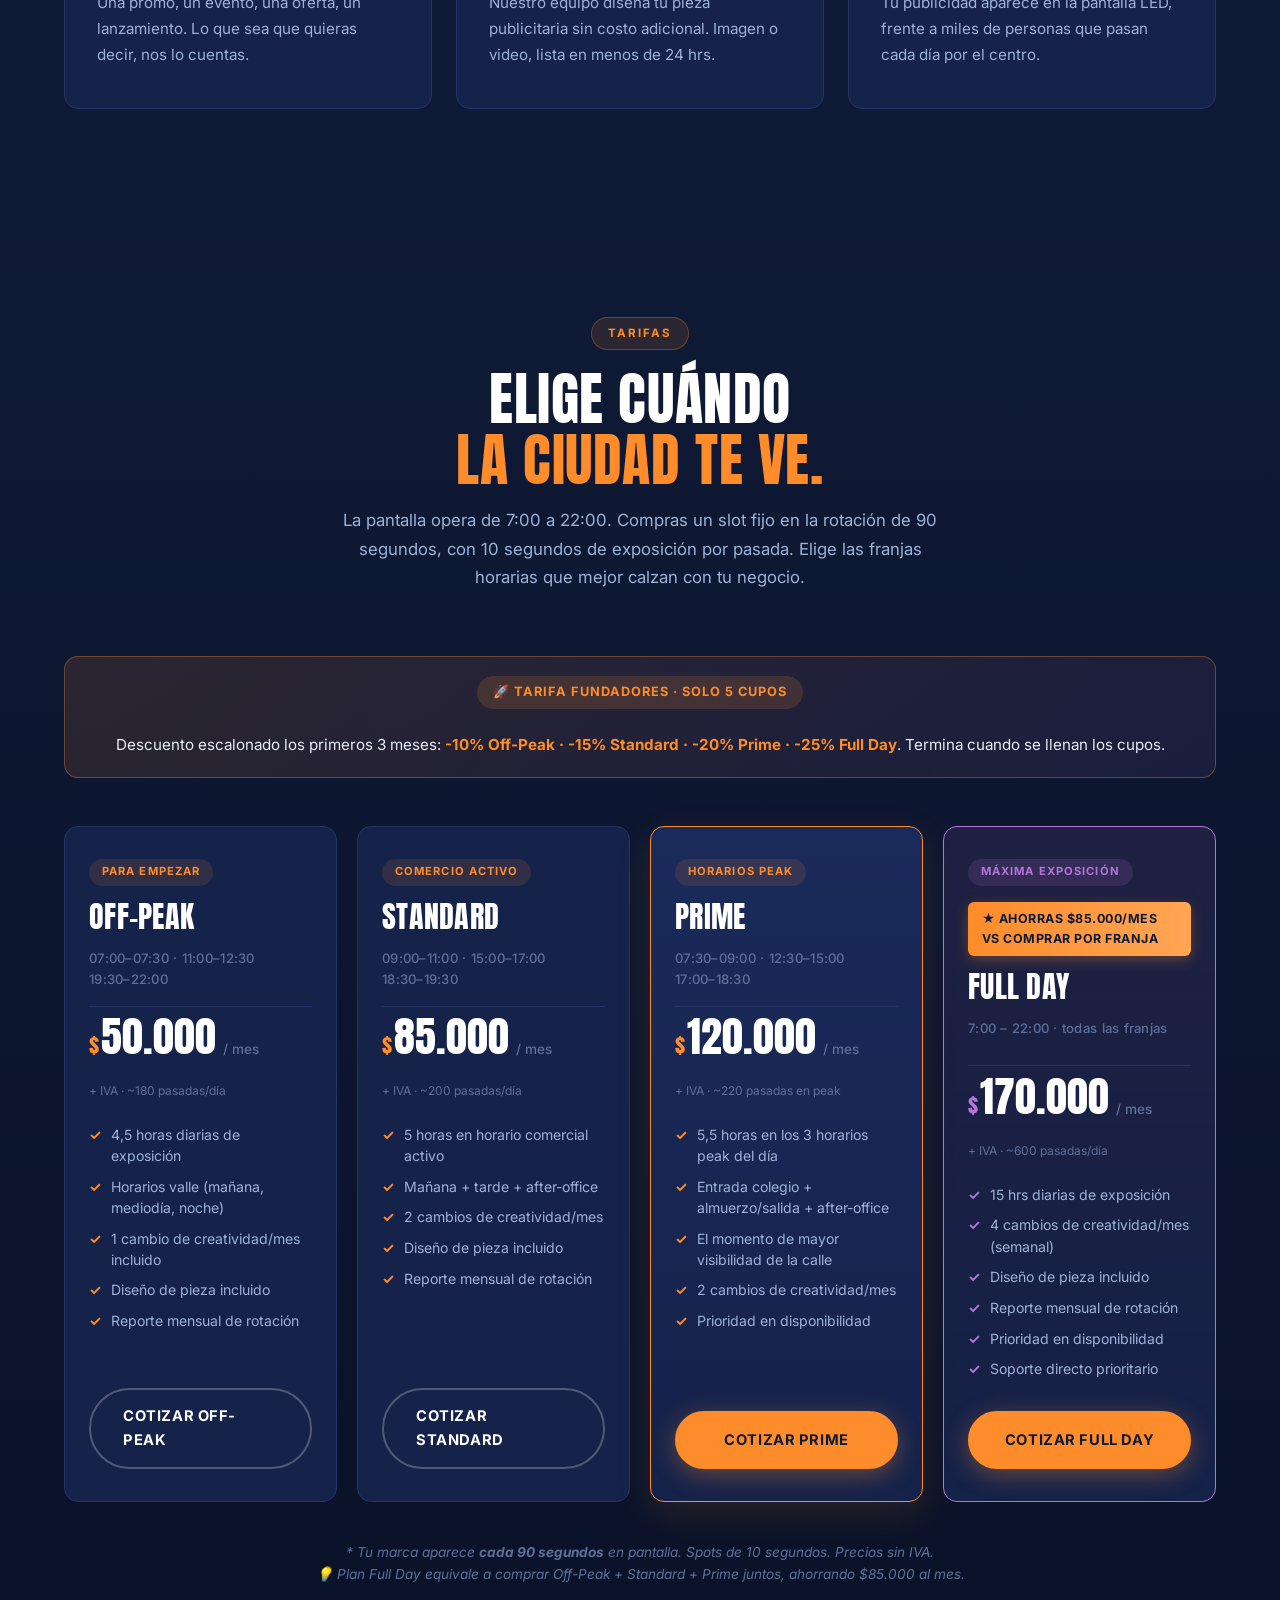
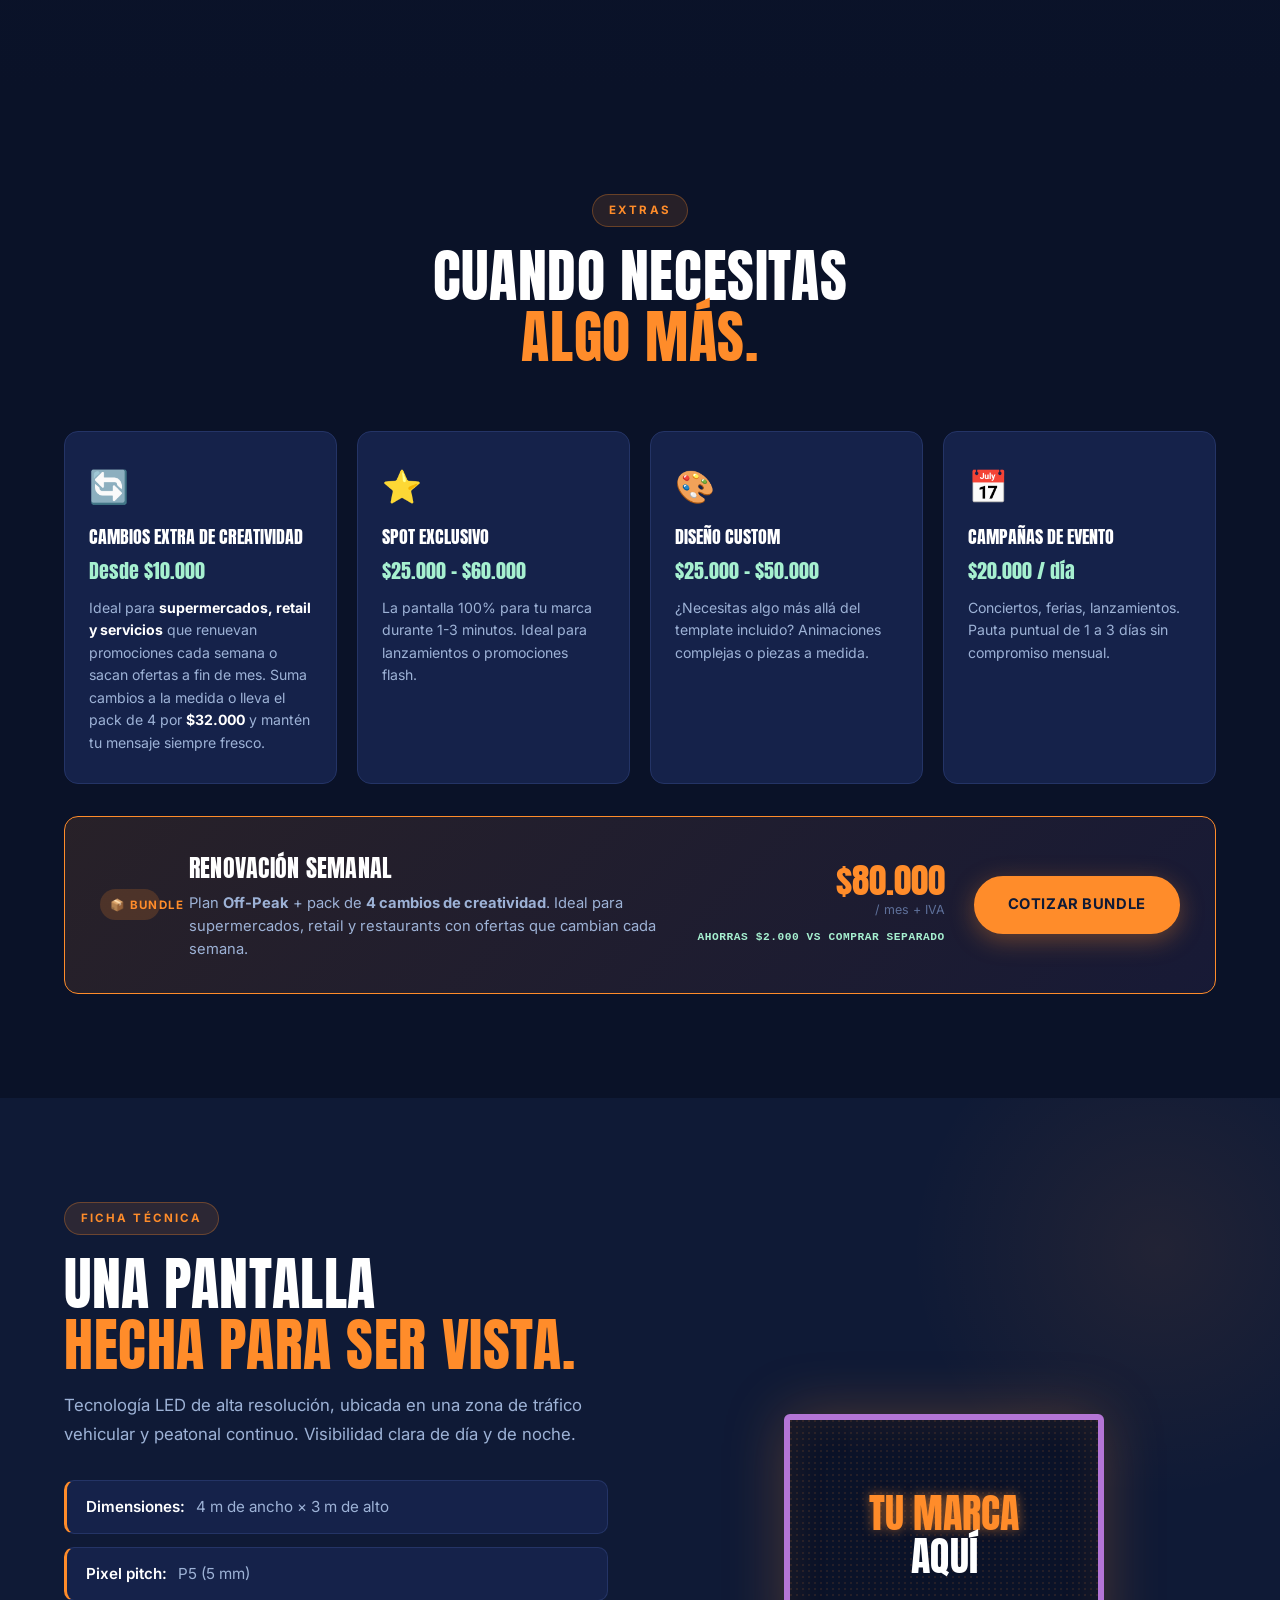
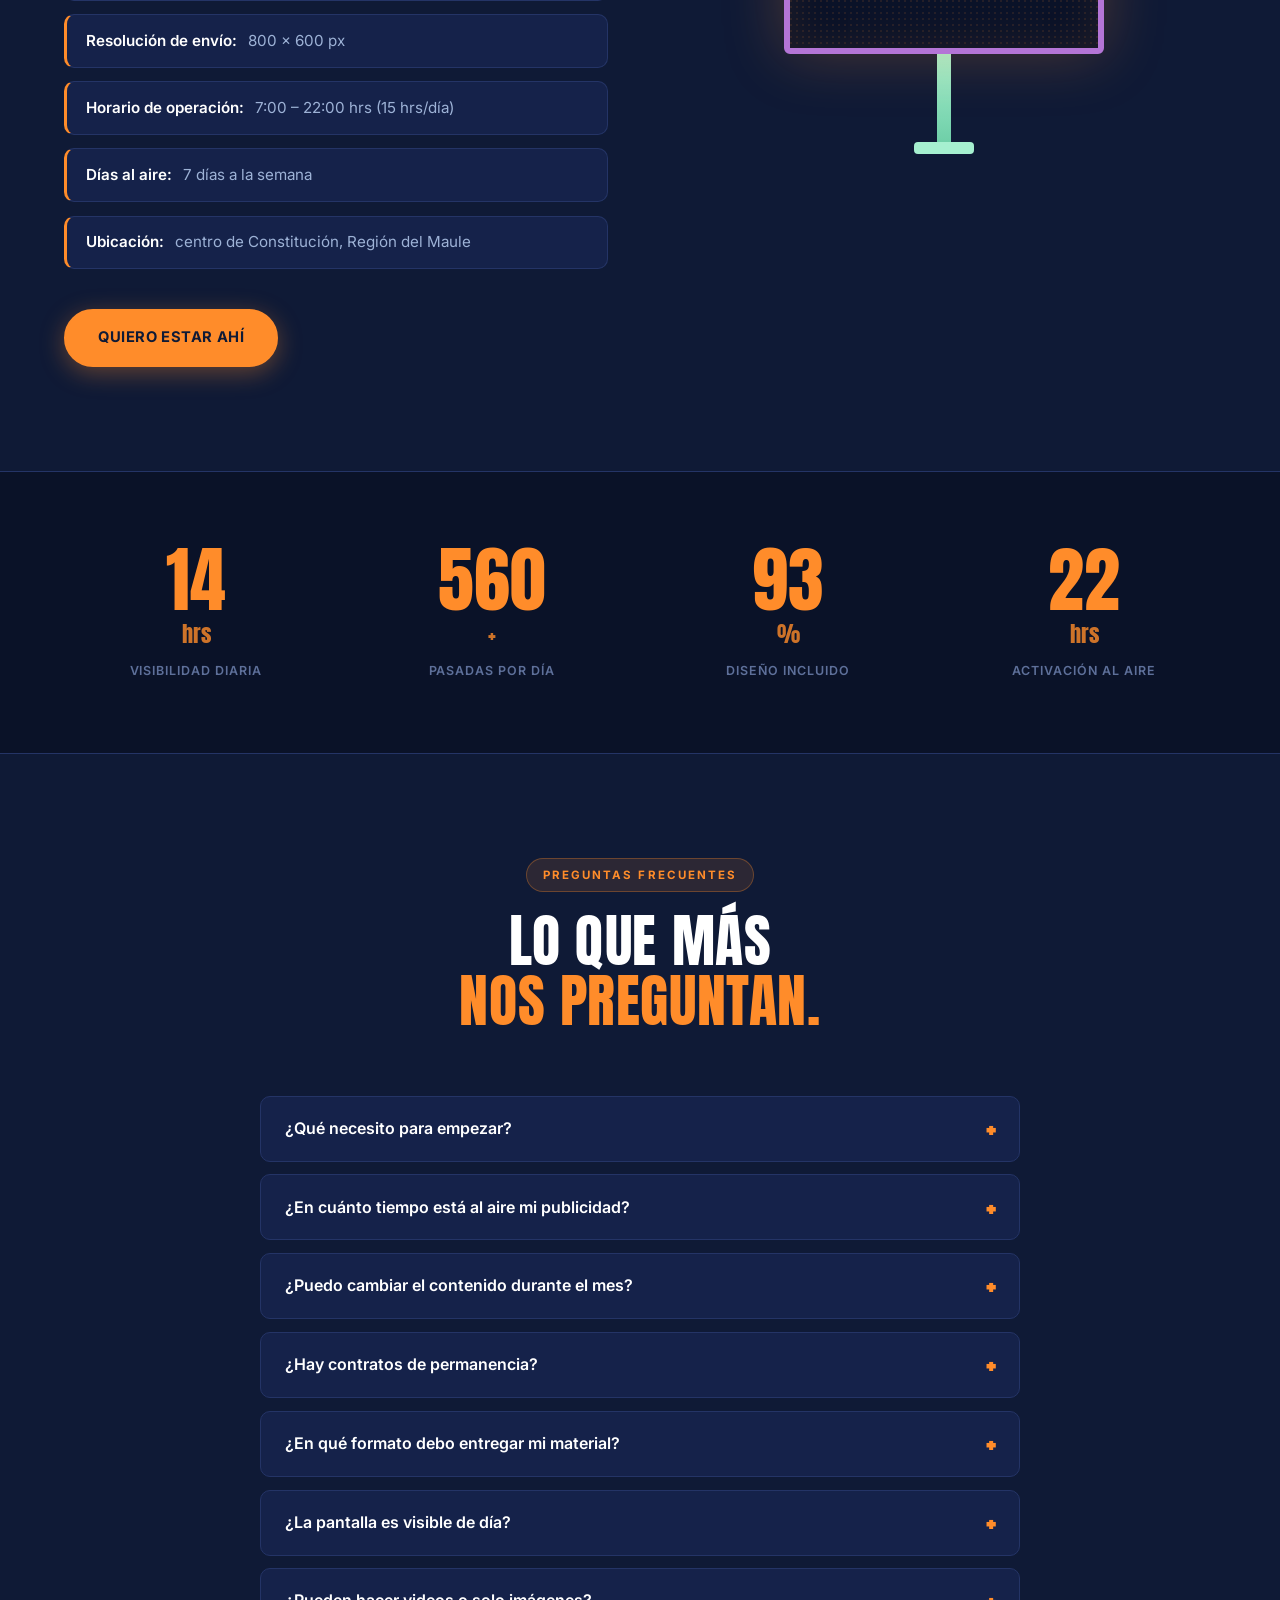
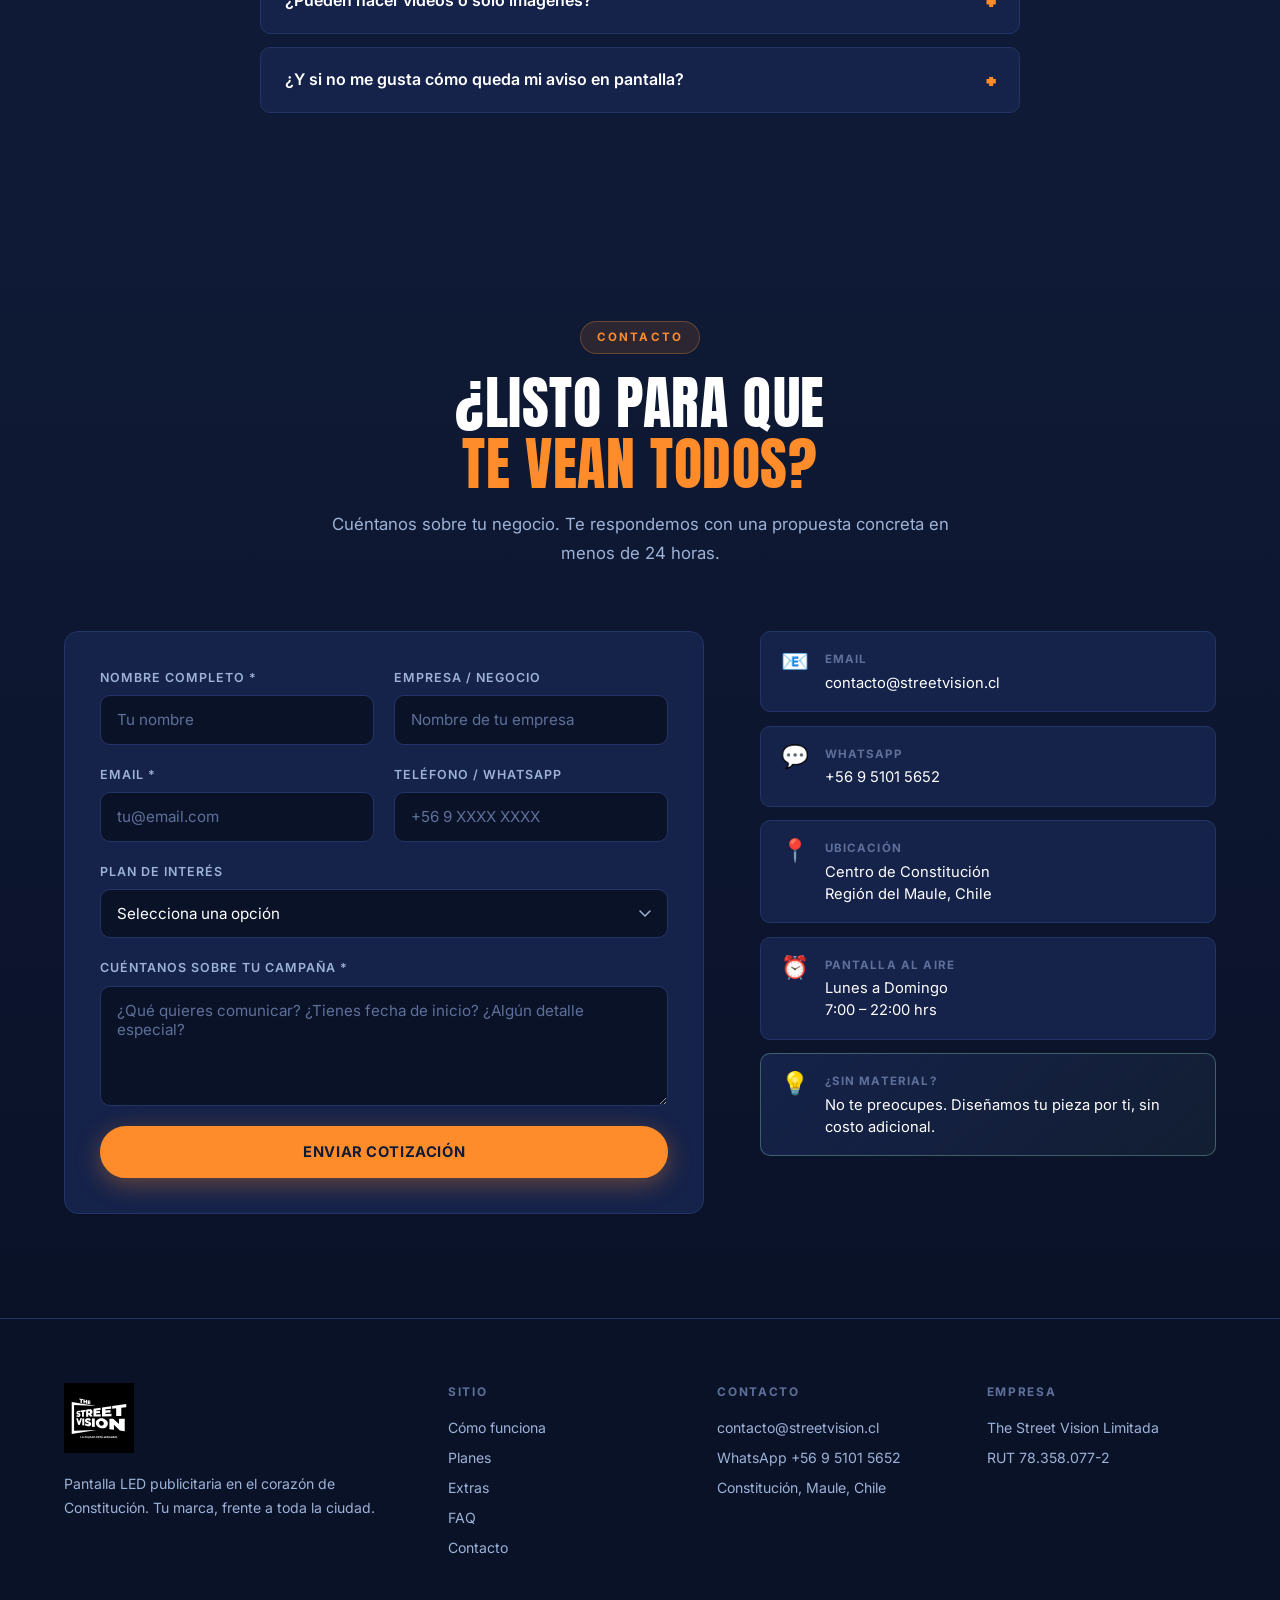
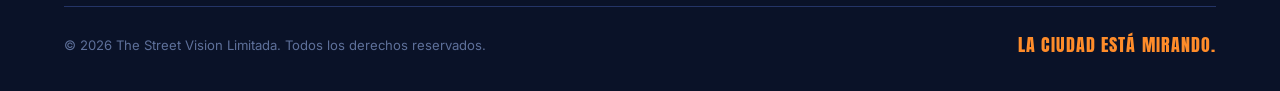
==== commit 9f0ff486: "copy: 'cocinería/cocinerías' → 'restaurant/restaurants' (consistencia + corrección concordancia)" ====
--- a/index.html
+++ b/index.html
@@ -322,7 +322,7 @@
         <div class="bundle-tag">📦 Bundle</div>
         <div class="bundle-body">
           <h3>Renovación Semanal</h3>
-          <p>Plan <strong>Off-Peak</strong> + pack de <strong>4 cambios de creatividad</strong>. Ideal para supermercados, retail y cocinerías con ofertas que cambian cada semana.</p>
+          <p>Plan <strong>Off-Peak</strong> + pack de <strong>4 cambios de creatividad</strong>. Ideal para supermercados, retail y restaurants con ofertas que cambian cada semana.</p>
         </div>
         <div class="bundle-price">
           <span class="bundle-amount">$80.000</span>
@@ -423,7 +423,7 @@
         </details>
         <details class="faq-item" data-animate>
           <summary>¿Puedo cambiar el contenido durante el mes?</summary>
-          <p>Sí, y es lo que recomendamos. Si tienes un <strong>supermercado o retail</strong> con ofertas semanales, una <strong>cocinería</strong> con menú del día, o una <strong>tienda</strong> que saca promociones a fin de mes, lo ideal es renovar el aviso cada vez que cambia tu oferta. Cada plan incluye una cantidad definida de cambios mensuales sin costo. Si necesitas más, parten desde <strong>$10.000</strong> cada uno o el pack de 4 por <strong>$32.000</strong>.</p>
+          <p>Sí, y es lo que recomendamos. Si tienes un <strong>supermercado o retail</strong> con ofertas semanales, un <strong>restaurant</strong> con menú del día, o una <strong>tienda</strong> que saca promociones a fin de mes, lo ideal es renovar el aviso cada vez que cambia tu oferta. Cada plan incluye una cantidad definida de cambios mensuales sin costo. Si necesitas más, parten desde <strong>$10.000</strong> cada uno o el pack de 4 por <strong>$32.000</strong>.</p>
         </details>
         <details class="faq-item" data-animate>
           <summary>¿Hay contratos de permanencia?</summary>
